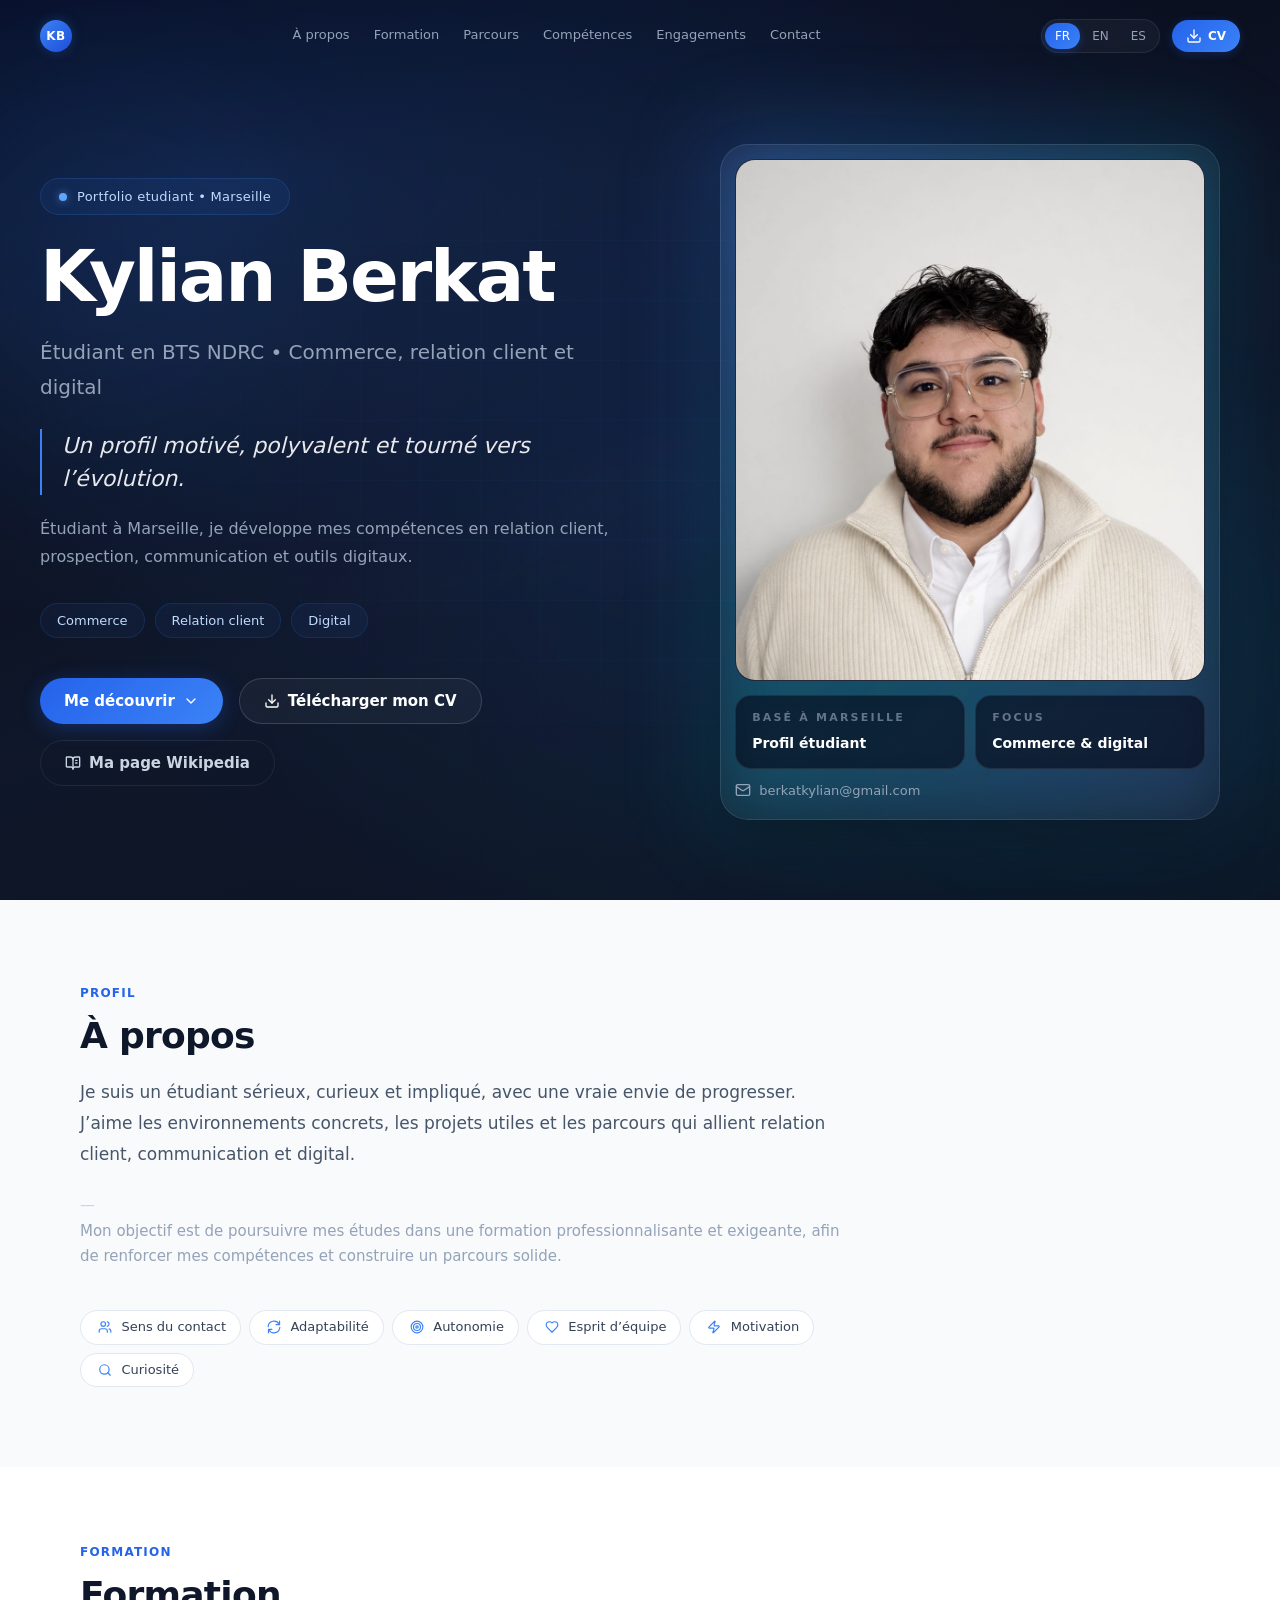
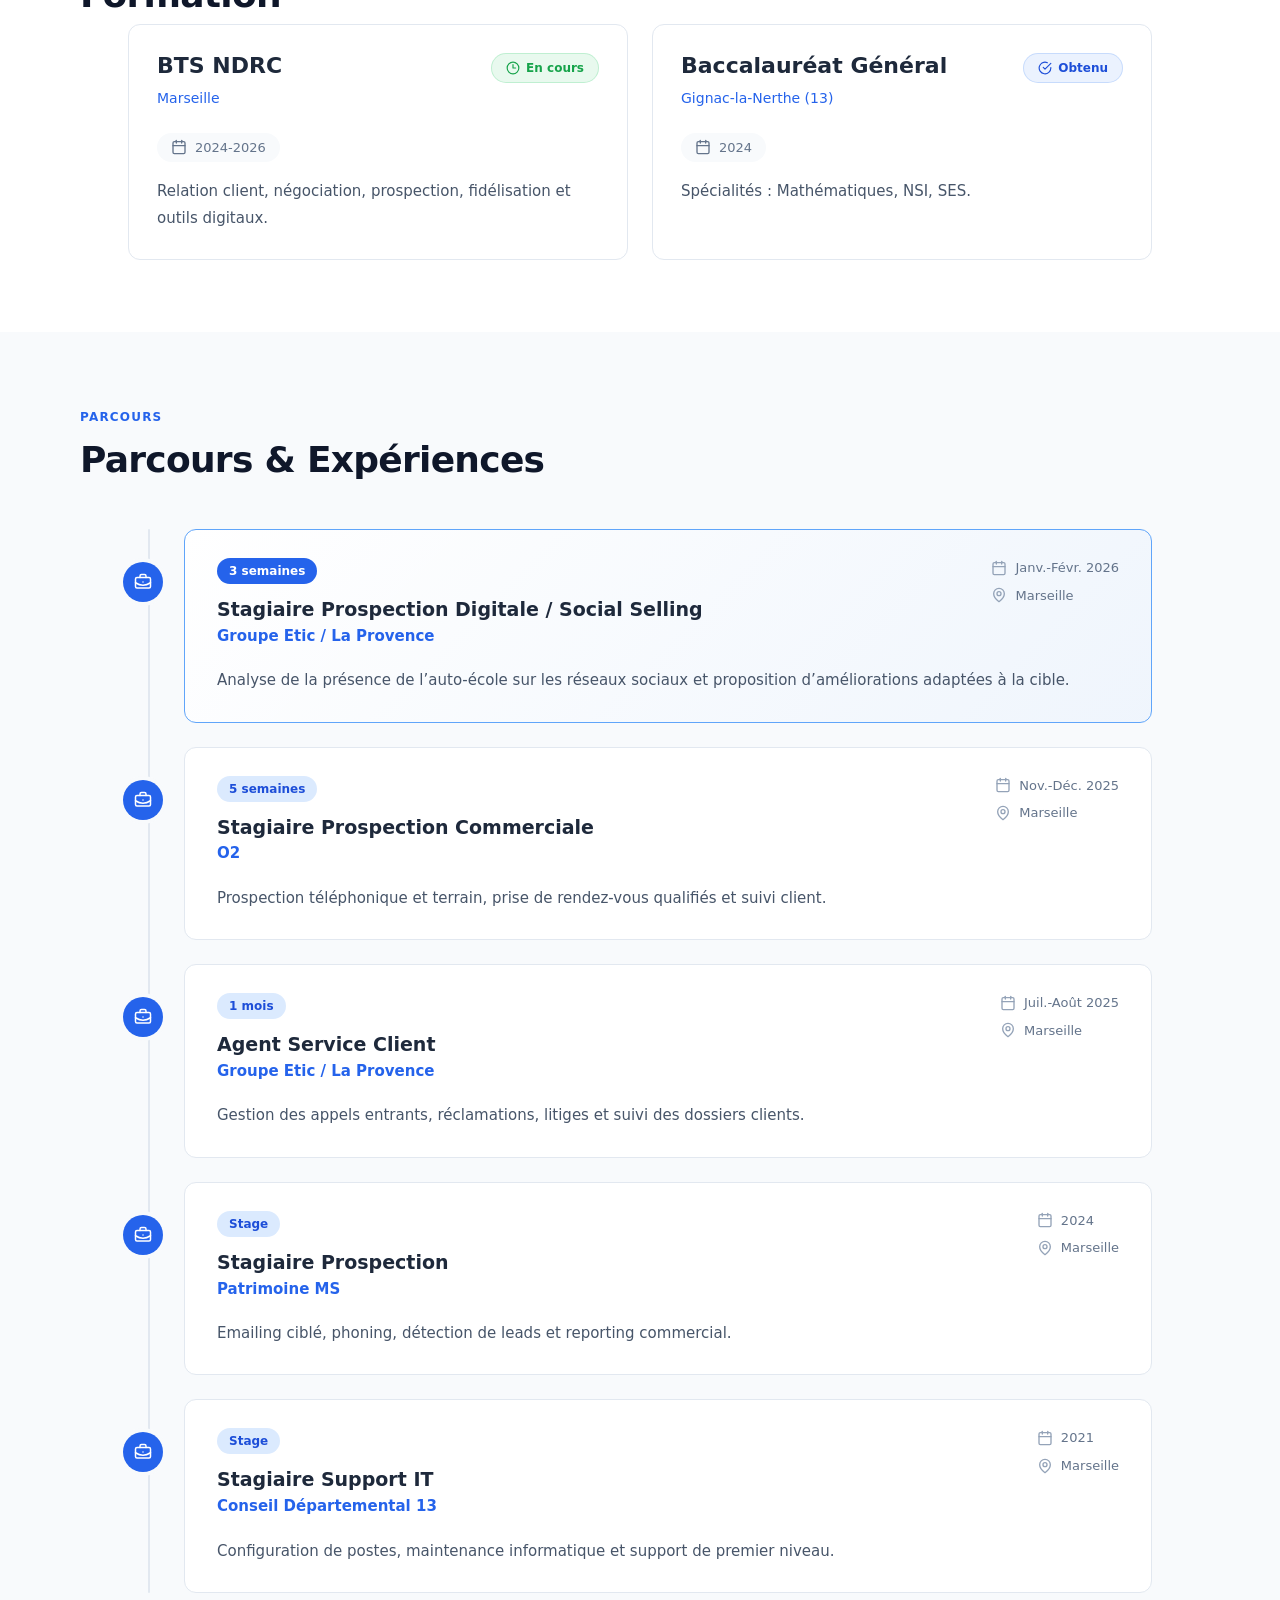
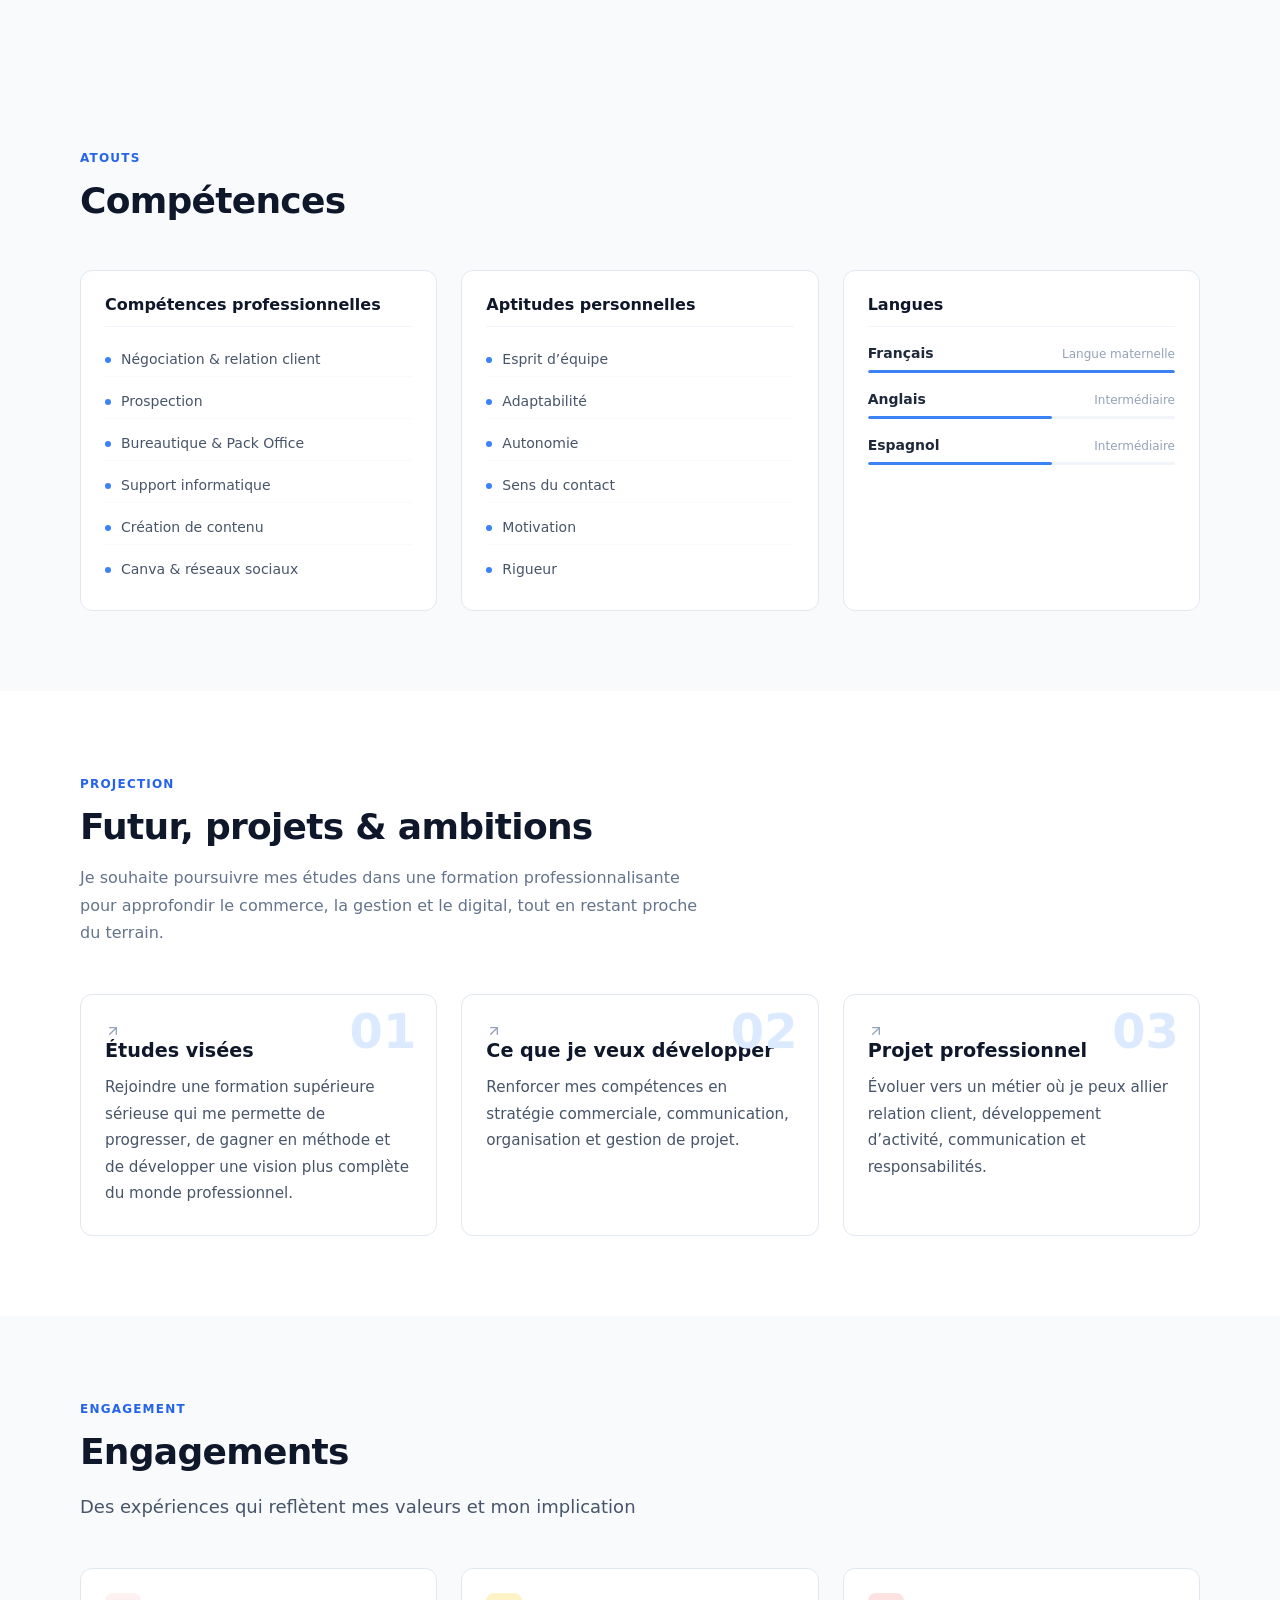
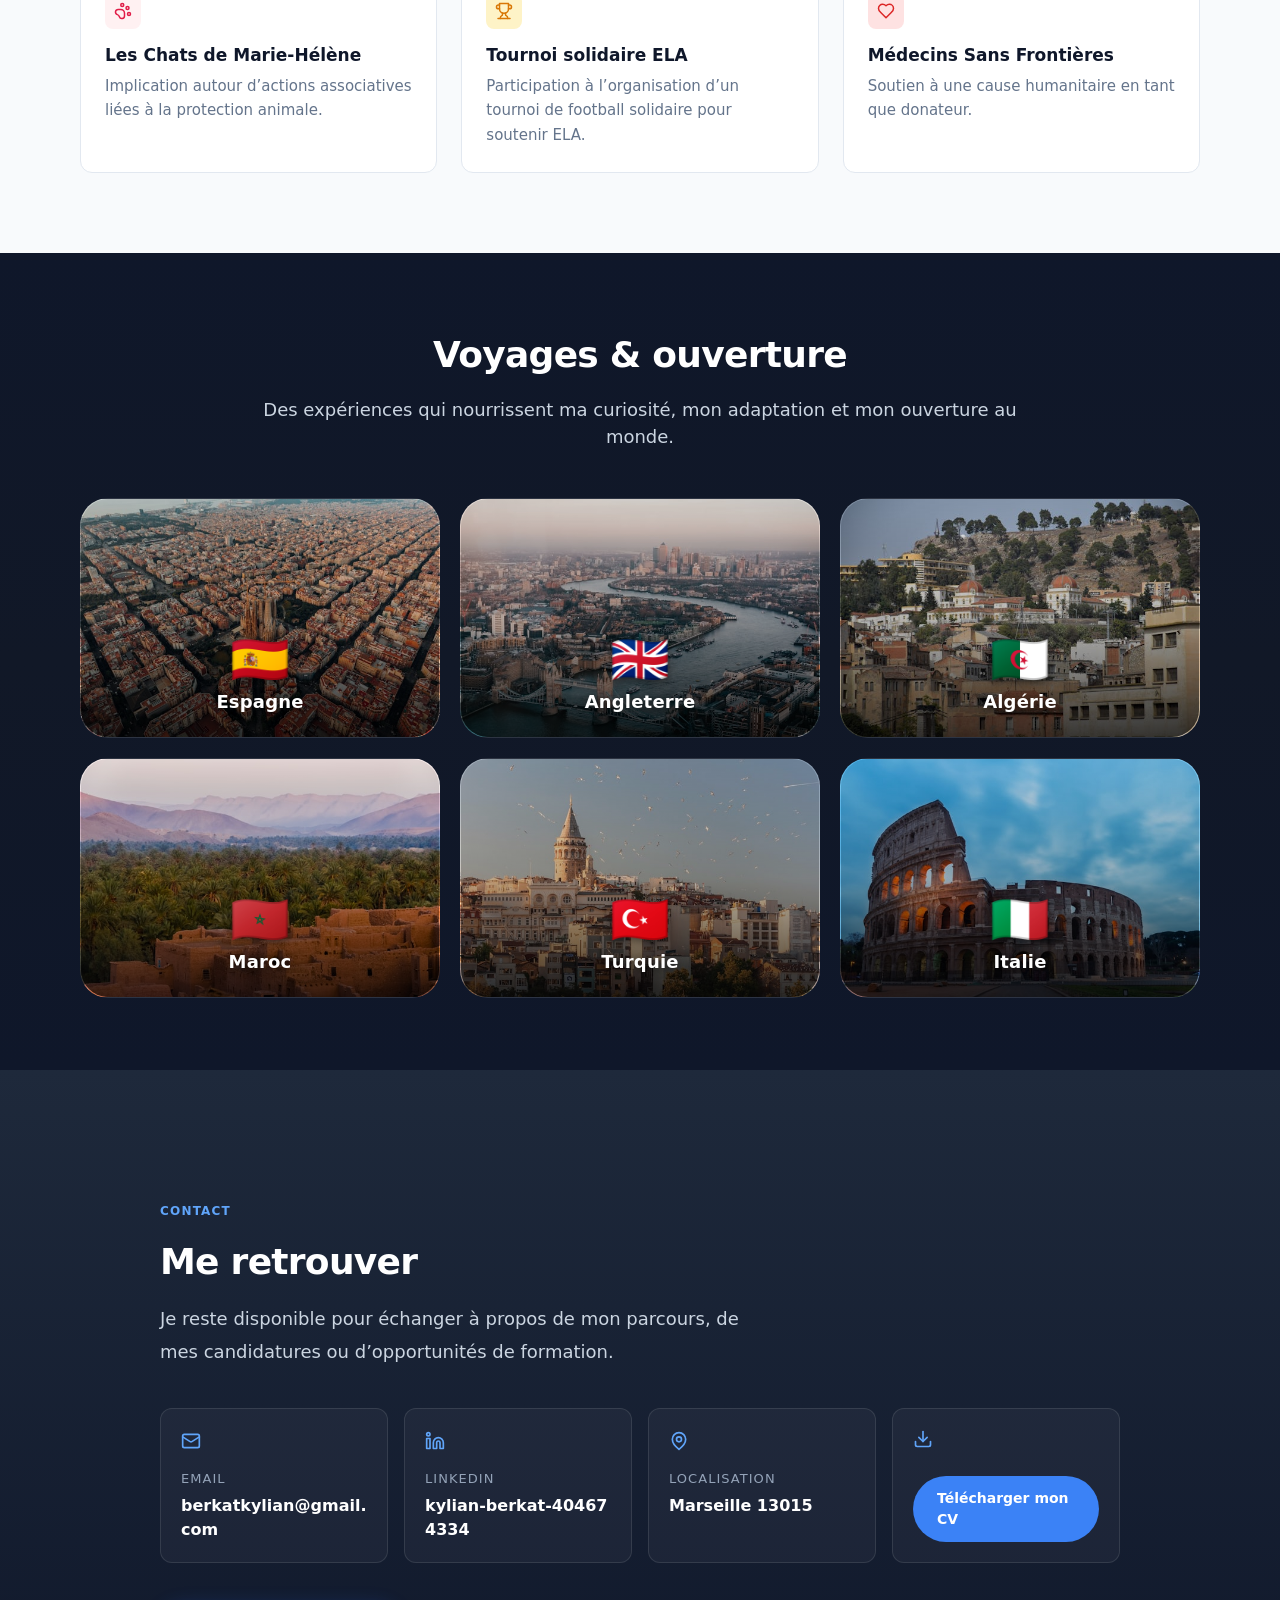
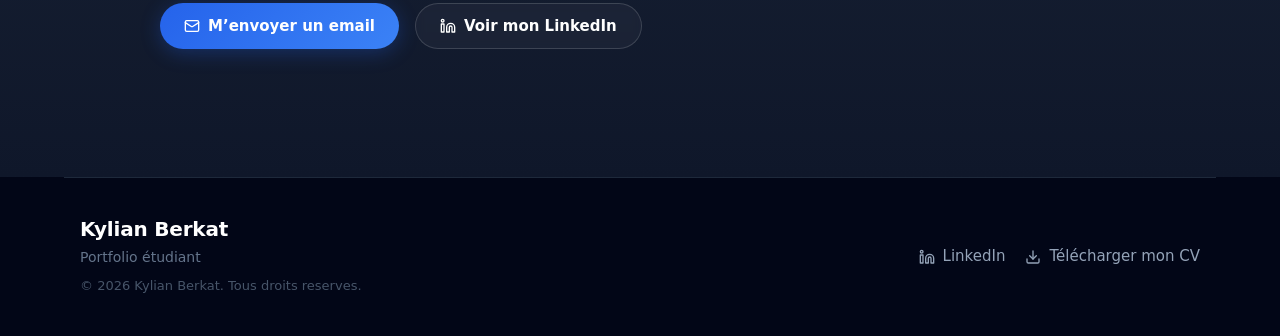
==== index.html @ cfd527df "Initial setup of portfolio" ====
<!DOCTYPE html>
<html lang="fr">
<head>
  <meta charset="UTF-8">
  <meta name="viewport" content="width=device-width, initial-scale=1.0">
  <title>Kylian Berkat - Portfolio</title>
  <meta name="description" content="Portfolio de Kylian Berkat, etudiant en BTS NDRC a Marseille. Commerce, relation client et digital.">
  <meta name="author" content="Kylian Berkat">
  <meta name="robots" content="index, follow">

  <!-- Open Graph -->
  <meta property="og:type" content="website">
  <meta property="og:title" content="Kylian Berkat - Portfolio">
  <meta property="og:description" content="Portfolio de Kylian Berkat, etudiant en BTS NDRC a Marseille. Commerce, relation client et digital.">
  <meta property="og:image" content="assets/kylian-berkat-portrait.jpg">
  <meta property="og:locale" content="fr_FR">

  <!-- Twitter Card -->
  <meta name="twitter:card" content="summary_large_image">
  <meta name="twitter:title" content="Kylian Berkat - Portfolio">
  <meta name="twitter:description" content="Portfolio de Kylian Berkat, etudiant en BTS NDRC a Marseille.">

  <link rel="icon" type="image/svg+xml" href="favicon.svg">
  <link rel="stylesheet" href="css/style.css?v=8">
</head>
<body>

  <!-- ===================== NAVBAR ===================== -->
  <nav id="navbar" data-section="navbar">
    <div class="navbar__container">
      <a href="#home" class="navbar__logo" aria-label="Accueil">
        <span class="navbar__logo-badge">KB</span>
      </a>

      <div class="navbar__links" id="navbar-links">
        <a href="#about" class="navbar__link" data-i18n="nav.about">A propos</a>
        <a href="#education" class="navbar__link" data-i18n="nav.education">Formation</a>
        <a href="#experience" class="navbar__link" data-i18n="nav.experience">Parcours</a>
        <a href="#skills" class="navbar__link" data-i18n="nav.skills">Competences</a>
        <a href="#commitments" class="navbar__link" data-i18n="nav.commitments">Engagements</a>
        <a href="#contact" class="navbar__link" data-i18n="nav.contact">Contact</a>
      </div>

      <div class="navbar__actions">
        <div class="navbar__lang-switcher">
          <button class="navbar__lang-btn active" data-lang="fr">FR</button>
          <button class="navbar__lang-btn" data-lang="en">EN</button>
          <button class="navbar__lang-btn" data-lang="es">ES</button>
        </div>

        <a href="assets/kylian-berkat-cv.pdf" target="_blank" rel="noreferrer" class="navbar__cv-btn">
          <svg class="icon icon--sm" viewBox="0 0 24 24" fill="none" stroke="currentColor" stroke-width="2" stroke-linecap="round" stroke-linejoin="round"><path d="M21 15v4a2 2 0 0 1-2 2H5a2 2 0 0 1-2-2v-4"/><polyline points="7 10 12 15 17 10"/><line x1="12" y1="15" x2="12" y2="3"/></svg>
          CV
        </a>
      </div>

      <button class="navbar__mobile-toggle" id="mobile-toggle" aria-label="Menu">
        <svg class="icon icon--menu" viewBox="0 0 24 24" fill="none" stroke="currentColor" stroke-width="2" stroke-linecap="round" stroke-linejoin="round"><line x1="4" y1="12" x2="20" y2="12"/><line x1="4" y1="6" x2="20" y2="6"/><line x1="4" y1="18" x2="20" y2="18"/></svg>
        <svg class="icon icon--close hidden" viewBox="0 0 24 24" fill="none" stroke="currentColor" stroke-width="2" stroke-linecap="round" stroke-linejoin="round"><path d="M18 6 6 18"/><path d="m6 6 12 12"/></svg>
      </button>
    </div>

    <!-- Mobile menu -->
    <div class="navbar__mobile-menu hidden" id="mobile-menu">
      <a href="#home" class="navbar__mobile-link" data-i18n="nav.home">Accueil</a>
      <a href="#about" class="navbar__mobile-link" data-i18n="nav.about">A propos</a>
      <a href="#education" class="navbar__mobile-link" data-i18n="nav.education">Formation</a>
      <a href="#experience" class="navbar__mobile-link" data-i18n="nav.experience">Parcours</a>
      <a href="#skills" class="navbar__mobile-link" data-i18n="nav.skills">Competences</a>
      <a href="#future" class="navbar__mobile-link" data-i18n="nav.future">Futur</a>
      <a href="#commitments" class="navbar__mobile-link" data-i18n="nav.commitments">Engagements</a>
      <a href="#travel" class="navbar__mobile-link" data-i18n="nav.travel">Voyages</a>
      <a href="#contact" class="navbar__mobile-link" data-i18n="nav.contact">Contact</a>
      <a href="wikipedia.html" class="navbar__mobile-link" data-i18n="nav.wikipedia">Wikipedia</a>
      <div class="navbar__mobile-divider"></div>
      <a href="assets/kylian-berkat-cv.pdf" target="_blank" rel="noreferrer" class="navbar__mobile-cv-btn">
        <svg class="icon icon--sm" viewBox="0 0 24 24" fill="none" stroke="currentColor" stroke-width="2" stroke-linecap="round" stroke-linejoin="round"><path d="M21 15v4a2 2 0 0 1-2 2H5a2 2 0 0 1-2-2v-4"/><polyline points="7 10 12 15 17 10"/><line x1="12" y1="15" x2="12" y2="3"/></svg>
        <span data-i18n="nav.downloadCV">Telecharger mon CV</span>
      </a>
      <div class="navbar__mobile-lang">
        <button class="navbar__lang-btn active" data-lang="fr">FR</button>
        <button class="navbar__lang-btn" data-lang="en">EN</button>
        <button class="navbar__lang-btn" data-lang="es">ES</button>
      </div>
    </div>
  </nav>

  <!-- ===================== HERO ===================== -->
  <section id="home" class="hero" data-section="hero">
    <div class="hero__bg-effects">
      <div class="hero__blob hero__blob--blue"></div>
      <div class="hero__blob hero__blob--cyan"></div>
      <div class="hero__blob hero__blob--purple"></div>
    </div>

    <div class="hero__container">
      <div class="hero__grid">
        <!-- Left column: text -->
        <div class="hero__content">
          <div class="hero__badge">
            <span class="hero__badge-dot"></span>
            Portfolio etudiant &bull; Marseille
          </div>

          <h1 class="hero__title" data-i18n="hero.title">Kylian <span class="hero__title-accent">Berkat</span></h1>
          <p class="hero__subtitle" data-i18n="hero.subtitle">Etudiant en BTS NDRC &bull; Commerce, relation client et digital</p>
          <p class="hero__quote" data-i18n="hero.quote">Un profil motive, polyvalent et tourne vers l'evolution.</p>
          <p class="hero__description" data-i18n="hero.description">Etudiant a Marseille, je developpe mes competences en relation client, prospection, communication et outils digitaux.</p>

          <div class="hero__keywords">
            <span class="hero__keyword" data-i18n="hero.keywords.0">Commerce</span>
            <span class="hero__keyword" data-i18n="hero.keywords.1">Relation client</span>
            <span class="hero__keyword" data-i18n="hero.keywords.2">Digital</span>
          </div>

          <div class="hero__ctas">
            <a href="#about" class="btn btn--primary">
              <span data-i18n="hero.cta1">Me decouvrir</span>
              <!-- ArrowDown icon -->
              <svg class="icon icon--sm" viewBox="0 0 24 24" fill="none" stroke="currentColor" stroke-width="2" stroke-linecap="round" stroke-linejoin="round"><path d="m6 9 6 6 6-6"/></svg>
            </a>
            <a href="assets/kylian-berkat-cv.pdf" target="_blank" rel="noreferrer" class="btn btn--outline">
              <!-- Download icon -->
              <svg class="icon icon--sm" viewBox="0 0 24 24" fill="none" stroke="currentColor" stroke-width="2" stroke-linecap="round" stroke-linejoin="round"><path d="M21 15v4a2 2 0 0 1-2 2H5a2 2 0 0 1-2-2v-4"/><polyline points="7 10 12 15 17 10"/><line x1="12" y1="15" x2="12" y2="3"/></svg>
              <span data-i18n="hero.cta2">Telecharger mon CV</span>
            </a>
            <a href="wikipedia.html" class="btn btn--ghost">
              <!-- BookOpenText icon -->
              <svg class="icon icon--sm" viewBox="0 0 24 24" fill="none" stroke="currentColor" stroke-width="2" stroke-linecap="round" stroke-linejoin="round"><path d="M12 7v14"/><path d="M16 12h2"/><path d="M16 8h2"/><path d="M3 18a1 1 0 0 1-1-1V4a1 1 0 0 1 1-1h5a4 4 0 0 1 4 4 4 4 0 0 1 4-4h5a1 1 0 0 1 1 1v13a1 1 0 0 1-1 1h-6a3 3 0 0 0-3 3 3 3 0 0 0-3-3z"/></svg>
              <span data-i18n="hero.cta3">Ma page Wikipedia</span>
            </a>
          </div>
        </div>

        <!-- Right column: portrait card -->
        <div class="hero__portrait-wrapper">
          <div class="hero__portrait-glow"></div>
          <div class="hero__portrait-card">
            <div class="hero__portrait-img-wrapper">
              <img src="assets/kylian-berkat-portrait.jpg" alt="Kylian Berkat" class="hero__portrait-img">
            </div>
            <div class="hero__mini-cards">
              <div class="hero__mini-card">
                <p class="hero__mini-card-title" data-i18n="hero.miniCards.0.title">Base a Marseille</p>
                <p class="hero__mini-card-value" data-i18n="hero.miniCards.0.value">Profil etudiant</p>
              </div>
              <div class="hero__mini-card">
                <p class="hero__mini-card-title" data-i18n="hero.miniCards.1.title">Focus</p>
                <p class="hero__mini-card-value" data-i18n="hero.miniCards.1.value">Commerce &amp; digital</p>
              </div>
            </div>
            <a href="mailto:berkatkylian@gmail.com" class="hero__email">
              <!-- Mail icon -->
              <svg class="icon icon--sm" viewBox="0 0 24 24" fill="none" stroke="currentColor" stroke-width="2" stroke-linecap="round" stroke-linejoin="round"><rect width="20" height="16" x="2" y="4" rx="2"/><path d="m22 7-8.97 5.7a1.94 1.94 0 0 1-2.06 0L2 7"/></svg>
              berkatkylian@gmail.com
            </a>
          </div>
        </div>
      </div>
    </div>
  </section>

  <!-- ===================== ABOUT ===================== -->
  <section id="about" class="about" data-section="about">
    <div class="section__container">
      <div class="about__grid">
        <div class="about__text">
          <p class="section__label">Profil</p>
          <h2 class="section__title section__title--gradient" data-i18n="about.title">A propos</h2>
          <p class="about__content" data-i18n="about.content">Je suis un etudiant serieux, curieux et implique, avec une vraie envie de progresser. J'aime les environnements concrets, les projets utiles et les parcours qui allient relation client, communication et digital.</p>
          <div class="about__note">
            <p data-i18n="about.note">Mon objectif est de poursuivre mes etudes dans une formation professionnalisante et exigeante, afin de renforcer mes competences et construire un parcours solide.</p>
          </div>
        </div>

        <div class="about__qualities">
          <!-- Sens du contact -->
          <div class="about__quality-card">
            <div class="about__quality-icon">
              <svg class="icon" viewBox="0 0 24 24" fill="none" stroke="currentColor" stroke-width="2" stroke-linecap="round" stroke-linejoin="round"><path d="M16 21v-2a4 4 0 0 0-4-4H6a4 4 0 0 0-4 4v2"/><circle cx="9" cy="7" r="4"/><path d="M22 21v-2a4 4 0 0 0-3-3.87"/><path d="M16 3.13a4 4 0 0 1 0 7.75"/></svg>
            </div>
            <h3 data-i18n="about.qualities.0.title">Sens du contact</h3>
          </div>
          <!-- Adaptabilite -->
          <div class="about__quality-card">
            <div class="about__quality-icon">
              <svg class="icon" viewBox="0 0 24 24" fill="none" stroke="currentColor" stroke-width="2" stroke-linecap="round" stroke-linejoin="round"><path d="M21.5 2v6h-6M2.5 22v-6h6M2 11.5a10 10 0 0 1 18.8-4.3M22 12.5a10 10 0 0 1-18.8 4.2"/></svg>
            </div>
            <h3 data-i18n="about.qualities.1.title">Adaptabilite</h3>
          </div>
          <!-- Autonomie -->
          <div class="about__quality-card">
            <div class="about__quality-icon">
              <svg class="icon" viewBox="0 0 24 24" fill="none" stroke="currentColor" stroke-width="2" stroke-linecap="round" stroke-linejoin="round"><circle cx="12" cy="12" r="10"/><circle cx="12" cy="12" r="6"/><circle cx="12" cy="12" r="2"/></svg>
            </div>
            <h3 data-i18n="about.qualities.2.title">Autonomie</h3>
          </div>
          <!-- Esprit d'equipe -->
          <div class="about__quality-card">
            <div class="about__quality-icon">
              <svg class="icon" viewBox="0 0 24 24" fill="none" stroke="currentColor" stroke-width="2" stroke-linecap="round" stroke-linejoin="round"><path d="M19 14c1.49-1.46 3-3.21 3-5.5A5.5 5.5 0 0 0 16.5 3c-1.76 0-3 .5-4.5 2-1.5-1.5-2.74-2-4.5-2A5.5 5.5 0 0 0 2 8.5c0 2.3 1.5 4.05 3 5.5l7 7Z"/></svg>
            </div>
            <h3 data-i18n="about.qualities.3.title">Esprit d'equipe</h3>
          </div>
          <!-- Motivation -->
          <div class="about__quality-card">
            <div class="about__quality-icon">
              <svg class="icon" viewBox="0 0 24 24" fill="none" stroke="currentColor" stroke-width="2" stroke-linecap="round" stroke-linejoin="round"><path d="M4 14a1 1 0 0 1-.78-1.63l9.9-10.2a.5.5 0 0 1 .86.46l-1.92 6.02A1 1 0 0 0 13 10h7a1 1 0 0 1 .78 1.63l-9.9 10.2a.5.5 0 0 1-.86-.46l1.92-6.02A1 1 0 0 0 11 14z"/></svg>
            </div>
            <h3 data-i18n="about.qualities.4.title">Motivation</h3>
          </div>
          <!-- Curiosite -->
          <div class="about__quality-card">
            <div class="about__quality-icon">
              <svg class="icon" viewBox="0 0 24 24" fill="none" stroke="currentColor" stroke-width="2" stroke-linecap="round" stroke-linejoin="round"><circle cx="11" cy="11" r="8"/><path d="m21 21-4.3-4.3"/></svg>
            </div>
            <h3 data-i18n="about.qualities.5.title">Curiosite</h3>
          </div>
        </div>
      </div>
    </div>
  </section>

  <!-- ===================== EDUCATION ===================== -->
  <section id="education" class="education" data-section="education">
    <div class="section__container">
      <div class="section__header">
        <p class="section__label">Formation</p>
        <h2 class="section__title section__title--gradient" data-i18n="education.title">Formation</h2>
      </div>

      <div class="education__grid">
        <!-- BTS NDRC -->
        <article class="education__card">
          <div class="education__card-top">
            <div>
              <div class="education__icon-wrapper">
                <svg class="icon icon--lg" viewBox="0 0 24 24" fill="none" stroke="currentColor" stroke-width="2" stroke-linecap="round" stroke-linejoin="round"><path d="M21.42 10.922a1 1 0 0 0-.019-1.838L12.83 5.18a2 2 0 0 0-1.66 0L2.6 9.08a1 1 0 0 0 0 1.832l8.57 3.908a2 2 0 0 0 1.66 0z"/><path d="M22 10v6"/><path d="M6 12.5V16a6 3 0 0 0 12 0v-3.5"/></svg>
              </div>
              <h3 class="education__degree" data-i18n="education.items.0.degree">BTS NDRC</h3>
              <p class="education__school" data-i18n="education.items.0.school">Marseille</p>
            </div>
            <span class="education__status education__status--progress">
              <svg class="icon icon--xs" viewBox="0 0 24 24" fill="none" stroke="currentColor" stroke-width="2" stroke-linecap="round" stroke-linejoin="round"><circle cx="12" cy="12" r="10"/><polyline points="12 6 12 12 16.5 12"/></svg>
              <span data-i18n="education.items.0.status">En cours</span>
            </span>
          </div>
          <div class="education__period">
            <svg class="icon icon--sm" viewBox="0 0 24 24" fill="none" stroke="currentColor" stroke-width="2" stroke-linecap="round" stroke-linejoin="round"><path d="M8 2v4"/><path d="M16 2v4"/><rect width="18" height="18" x="3" y="4" rx="2"/><path d="M3 10h18"/></svg>
            <span data-i18n="education.items.0.period">2024-2026</span>
          </div>
          <p class="education__description" data-i18n="education.items.0.description">Relation client, negociation, prospection, fidelisation et outils digitaux.</p>
        </article>

        <!-- Baccalaureat -->
        <article class="education__card">
          <div class="education__card-top">
            <div>
              <div class="education__icon-wrapper">
                <svg class="icon icon--lg" viewBox="0 0 24 24" fill="none" stroke="currentColor" stroke-width="2" stroke-linecap="round" stroke-linejoin="round"><path d="M21.42 10.922a1 1 0 0 0-.019-1.838L12.83 5.18a2 2 0 0 0-1.66 0L2.6 9.08a1 1 0 0 0 0 1.832l8.57 3.908a2 2 0 0 0 1.66 0z"/><path d="M22 10v6"/><path d="M6 12.5V16a6 3 0 0 0 12 0v-3.5"/></svg>
              </div>
              <h3 class="education__degree" data-i18n="education.items.1.degree">Baccalaureat General</h3>
              <p class="education__school" data-i18n="education.items.1.school">Gignac-la-Nerthe (13)</p>
            </div>
            <span class="education__status education__status--done">
              <svg class="icon icon--xs" viewBox="0 0 24 24" fill="none" stroke="currentColor" stroke-width="2" stroke-linecap="round" stroke-linejoin="round"><path d="M22 11.08V12a10 10 0 1 1-5.93-9.14"/><path d="m9 11 3 3L22 4"/></svg>
              <span data-i18n="education.items.1.status">Obtenu</span>
            </span>
          </div>
          <div class="education__period">
            <svg class="icon icon--sm" viewBox="0 0 24 24" fill="none" stroke="currentColor" stroke-width="2" stroke-linecap="round" stroke-linejoin="round"><path d="M8 2v4"/><path d="M16 2v4"/><rect width="18" height="18" x="3" y="4" rx="2"/><path d="M3 10h18"/></svg>
            <span data-i18n="education.items.1.period">2024</span>
          </div>
          <p class="education__description" data-i18n="education.items.1.description">Specialites : Mathematiques, NSI, SES.</p>
        </article>
      </div>
    </div>
  </section>

  <!-- ===================== EXPERIENCE ===================== -->
  <section id="experience" class="experience" data-section="experience">
    <div class="section__container">
      <div class="section__header">
        <p class="section__label">Parcours</p>
        <h2 class="section__title section__title--gradient" data-i18n="experience.title">Parcours &amp; Experiences</h2>
      </div>

      <div class="experience__timeline">
        <div class="experience__timeline-line"></div>

        <!-- Experience 1 -->
        <article class="experience__card">
          <div class="experience__timeline-dot">
            <svg class="icon" viewBox="0 0 24 24" fill="none" stroke="currentColor" stroke-width="2" stroke-linecap="round" stroke-linejoin="round"><path d="M12 12h.01"/><path d="M16 6V4a2 2 0 0 0-2-2h-4a2 2 0 0 0-2 2v2"/><path d="M22 13a18.15 18.15 0 0 1-20 0"/><rect width="20" height="14" x="2" y="6" rx="2"/></svg>
          </div>
          <div class="experience__card-inner">
            <div class="experience__card-header">
              <div>
                <span class="experience__duration" data-i18n="experience.items.0.duration">3 semaines</span>
                <h3 class="experience__role" data-i18n="experience.items.0.role">Stagiaire Prospection Digitale / Social Selling</h3>
                <p class="experience__company" data-i18n="experience.items.0.company">Groupe Etic / La Provence</p>
              </div>
              <div class="experience__meta">
                <div class="experience__meta-item">
                  <svg class="icon icon--sm" viewBox="0 0 24 24" fill="none" stroke="currentColor" stroke-width="2" stroke-linecap="round" stroke-linejoin="round"><path d="M8 2v4"/><path d="M16 2v4"/><rect width="18" height="18" x="3" y="4" rx="2"/><path d="M3 10h18"/></svg>
                  <span data-i18n="experience.items.0.period">Janv.-Fevr. 2026</span>
                </div>
                <div class="experience__meta-item">
                  <svg class="icon icon--sm" viewBox="0 0 24 24" fill="none" stroke="currentColor" stroke-width="2" stroke-linecap="round" stroke-linejoin="round"><path d="M20 10c0 6-8 12-8 12s-8-6-8-12a8 8 0 0 1 16 0Z"/><circle cx="12" cy="10" r="3"/></svg>
                  <span data-i18n="experience.items.0.location">Marseille</span>
                </div>
              </div>
            </div>
            <p class="experience__description" data-i18n="experience.items.0.description">Analyse de la presence de l'auto-ecole sur les reseaux sociaux et proposition d'ameliorations adaptees a la cible.</p>
          </div>
        </article>

        <!-- Experience 2 -->
        <article class="experience__card">
          <div class="experience__timeline-dot">
            <svg class="icon" viewBox="0 0 24 24" fill="none" stroke="currentColor" stroke-width="2" stroke-linecap="round" stroke-linejoin="round"><path d="M12 12h.01"/><path d="M16 6V4a2 2 0 0 0-2-2h-4a2 2 0 0 0-2 2v2"/><path d="M22 13a18.15 18.15 0 0 1-20 0"/><rect width="20" height="14" x="2" y="6" rx="2"/></svg>
          </div>
          <div class="experience__card-inner">
            <div class="experience__card-header">
              <div>
                <span class="experience__duration" data-i18n="experience.items.1.duration">5 semaines</span>
                <h3 class="experience__role" data-i18n="experience.items.1.role">Stagiaire Prospection Commerciale</h3>
                <p class="experience__company" data-i18n="experience.items.1.company">O2</p>
              </div>
              <div class="experience__meta">
                <div class="experience__meta-item">
                  <svg class="icon icon--sm" viewBox="0 0 24 24" fill="none" stroke="currentColor" stroke-width="2" stroke-linecap="round" stroke-linejoin="round"><path d="M8 2v4"/><path d="M16 2v4"/><rect width="18" height="18" x="3" y="4" rx="2"/><path d="M3 10h18"/></svg>
                  <span data-i18n="experience.items.1.period">Nov.-Dec. 2025</span>
                </div>
                <div class="experience__meta-item">
                  <svg class="icon icon--sm" viewBox="0 0 24 24" fill="none" stroke="currentColor" stroke-width="2" stroke-linecap="round" stroke-linejoin="round"><path d="M20 10c0 6-8 12-8 12s-8-6-8-12a8 8 0 0 1 16 0Z"/><circle cx="12" cy="10" r="3"/></svg>
                  <span data-i18n="experience.items.1.location">Marseille</span>
                </div>
              </div>
            </div>
            <p class="experience__description" data-i18n="experience.items.1.description">Prospection telephonique et terrain, prise de rendez-vous qualifies et suivi client.</p>
          </div>
        </article>

        <!-- Experience 3 -->
        <article class="experience__card">
          <div class="experience__timeline-dot">
            <svg class="icon" viewBox="0 0 24 24" fill="none" stroke="currentColor" stroke-width="2" stroke-linecap="round" stroke-linejoin="round"><path d="M12 12h.01"/><path d="M16 6V4a2 2 0 0 0-2-2h-4a2 2 0 0 0-2 2v2"/><path d="M22 13a18.15 18.15 0 0 1-20 0"/><rect width="20" height="14" x="2" y="6" rx="2"/></svg>
          </div>
          <div class="experience__card-inner">
            <div class="experience__card-header">
              <div>
                <span class="experience__duration" data-i18n="experience.items.2.duration">1 mois</span>
                <h3 class="experience__role" data-i18n="experience.items.2.role">Agent Service Client</h3>
                <p class="experience__company" data-i18n="experience.items.2.company">Groupe Etic / La Provence</p>
              </div>
              <div class="experience__meta">
                <div class="experience__meta-item">
                  <svg class="icon icon--sm" viewBox="0 0 24 24" fill="none" stroke="currentColor" stroke-width="2" stroke-linecap="round" stroke-linejoin="round"><path d="M8 2v4"/><path d="M16 2v4"/><rect width="18" height="18" x="3" y="4" rx="2"/><path d="M3 10h18"/></svg>
                  <span data-i18n="experience.items.2.period">Juil.-Aout 2025</span>
                </div>
                <div class="experience__meta-item">
                  <svg class="icon icon--sm" viewBox="0 0 24 24" fill="none" stroke="currentColor" stroke-width="2" stroke-linecap="round" stroke-linejoin="round"><path d="M20 10c0 6-8 12-8 12s-8-6-8-12a8 8 0 0 1 16 0Z"/><circle cx="12" cy="10" r="3"/></svg>
                  <span data-i18n="experience.items.2.location">Marseille</span>
                </div>
              </div>
            </div>
            <p class="experience__description" data-i18n="experience.items.2.description">Gestion des appels entrants, reclamations, litiges et suivi des dossiers clients.</p>
          </div>
        </article>

        <!-- Experience 4 -->
        <article class="experience__card">
          <div class="experience__timeline-dot">
            <svg class="icon" viewBox="0 0 24 24" fill="none" stroke="currentColor" stroke-width="2" stroke-linecap="round" stroke-linejoin="round"><path d="M12 12h.01"/><path d="M16 6V4a2 2 0 0 0-2-2h-4a2 2 0 0 0-2 2v2"/><path d="M22 13a18.15 18.15 0 0 1-20 0"/><rect width="20" height="14" x="2" y="6" rx="2"/></svg>
          </div>
          <div class="experience__card-inner">
            <div class="experience__card-header">
              <div>
                <span class="experience__duration" data-i18n="experience.items.3.duration">Stage</span>
                <h3 class="experience__role" data-i18n="experience.items.3.role">Stagiaire Prospection</h3>
                <p class="experience__company" data-i18n="experience.items.3.company">Patrimoine MS</p>
              </div>
              <div class="experience__meta">
                <div class="experience__meta-item">
                  <svg class="icon icon--sm" viewBox="0 0 24 24" fill="none" stroke="currentColor" stroke-width="2" stroke-linecap="round" stroke-linejoin="round"><path d="M8 2v4"/><path d="M16 2v4"/><rect width="18" height="18" x="3" y="4" rx="2"/><path d="M3 10h18"/></svg>
                  <span data-i18n="experience.items.3.period">2024</span>
                </div>
                <div class="experience__meta-item">
                  <svg class="icon icon--sm" viewBox="0 0 24 24" fill="none" stroke="currentColor" stroke-width="2" stroke-linecap="round" stroke-linejoin="round"><path d="M20 10c0 6-8 12-8 12s-8-6-8-12a8 8 0 0 1 16 0Z"/><circle cx="12" cy="10" r="3"/></svg>
                  <span data-i18n="experience.items.3.location">Marseille</span>
                </div>
              </div>
            </div>
            <p class="experience__description" data-i18n="experience.items.3.description">Emailing cible, phoning, detection de leads et reporting commercial.</p>
          </div>
        </article>

        <!-- Experience 5 -->
        <article class="experience__card">
          <div class="experience__timeline-dot">
            <svg class="icon" viewBox="0 0 24 24" fill="none" stroke="currentColor" stroke-width="2" stroke-linecap="round" stroke-linejoin="round"><path d="M12 12h.01"/><path d="M16 6V4a2 2 0 0 0-2-2h-4a2 2 0 0 0-2 2v2"/><path d="M22 13a18.15 18.15 0 0 1-20 0"/><rect width="20" height="14" x="2" y="6" rx="2"/></svg>
          </div>
          <div class="experience__card-inner">
            <div class="experience__card-header">
              <div>
                <span class="experience__duration" data-i18n="experience.items.4.duration">Stage</span>
                <h3 class="experience__role" data-i18n="experience.items.4.role">Stagiaire Support IT</h3>
                <p class="experience__company" data-i18n="experience.items.4.company">Conseil Departemental 13</p>
              </div>
              <div class="experience__meta">
                <div class="experience__meta-item">
                  <svg class="icon icon--sm" viewBox="0 0 24 24" fill="none" stroke="currentColor" stroke-width="2" stroke-linecap="round" stroke-linejoin="round"><path d="M8 2v4"/><path d="M16 2v4"/><rect width="18" height="18" x="3" y="4" rx="2"/><path d="M3 10h18"/></svg>
                  <span data-i18n="experience.items.4.period">2021</span>
                </div>
                <div class="experience__meta-item">
                  <svg class="icon icon--sm" viewBox="0 0 24 24" fill="none" stroke="currentColor" stroke-width="2" stroke-linecap="round" stroke-linejoin="round"><path d="M20 10c0 6-8 12-8 12s-8-6-8-12a8 8 0 0 1 16 0Z"/><circle cx="12" cy="10" r="3"/></svg>
                  <span data-i18n="experience.items.4.location">Marseille</span>
                </div>
              </div>
            </div>
            <p class="experience__description" data-i18n="experience.items.4.description">Configuration de postes, maintenance informatique et support de premier niveau.</p>
          </div>
        </article>
      </div>
    </div>
  </section>

  <!-- ===================== SKILLS ===================== -->
  <section id="skills" class="skills" data-section="skills">
    <div class="section__container">
      <div class="section__header">
        <p class="section__label">Atouts</p>
        <h2 class="section__title section__title--gradient" data-i18n="skills.title">Competences</h2>
      </div>

      <div class="skills__grid">
        <!-- Professional skills -->
        <div class="skills__card">
          <div class="skills__icon-wrapper skills__icon-wrapper--blue">
            <svg class="icon icon--lg" viewBox="0 0 24 24" fill="none" stroke="currentColor" stroke-width="2" stroke-linecap="round" stroke-linejoin="round"><path d="M12 12h.01"/><path d="M16 6V4a2 2 0 0 0-2-2h-4a2 2 0 0 0-2 2v2"/><path d="M22 13a18.15 18.15 0 0 1-20 0"/><rect width="20" height="14" x="2" y="6" rx="2"/></svg>
          </div>
          <h3 class="skills__card-title" data-i18n="skills.professional">Competences professionnelles</h3>
          <ul class="skills__list">
            <li class="skills__list-item" data-i18n="skills.proSkills.0">Negociation &amp; relation client</li>
            <li class="skills__list-item" data-i18n="skills.proSkills.1">Prospection</li>
            <li class="skills__list-item" data-i18n="skills.proSkills.2">Bureautique &amp; Pack Office</li>
            <li class="skills__list-item" data-i18n="skills.proSkills.3">Support informatique</li>
            <li class="skills__list-item" data-i18n="skills.proSkills.4">Creation de contenu</li>
            <li class="skills__list-item" data-i18n="skills.proSkills.5">Canva &amp; reseaux sociaux</li>
          </ul>
        </div>

        <!-- Personal skills -->
        <div class="skills__card">
          <div class="skills__icon-wrapper skills__icon-wrapper--dark">
            <svg class="icon icon--lg" viewBox="0 0 24 24" fill="none" stroke="currentColor" stroke-width="2" stroke-linecap="round" stroke-linejoin="round"><circle cx="12" cy="8" r="5"/><path d="M20 21a8 8 0 0 0-16 0"/></svg>
          </div>
          <h3 class="skills__card-title" data-i18n="skills.personal">Aptitudes personnelles</h3>
          <ul class="skills__list">
            <li class="skills__list-item" data-i18n="skills.softSkills.0">Esprit d'equipe</li>
            <li class="skills__list-item" data-i18n="skills.softSkills.1">Adaptabilite</li>
            <li class="skills__list-item" data-i18n="skills.softSkills.2">Autonomie</li>
            <li class="skills__list-item" data-i18n="skills.softSkills.3">Sens du contact</li>
            <li class="skills__list-item" data-i18n="skills.softSkills.4">Motivation</li>
            <li class="skills__list-item" data-i18n="skills.softSkills.5">Rigueur</li>
          </ul>
        </div>

        <!-- Languages -->
        <div class="skills__card">
          <div class="skills__icon-wrapper skills__icon-wrapper--cyan">
            <svg class="icon icon--lg" viewBox="0 0 24 24" fill="none" stroke="currentColor" stroke-width="2" stroke-linecap="round" stroke-linejoin="round"><path d="m5 8 6 6"/><path d="m4 14 6-6 2-3"/><path d="M2 5h12"/><path d="M7 2h1"/><path d="m22 22-5-10-5 10"/><path d="M14 18h6"/></svg>
          </div>
          <h3 class="skills__card-title" data-i18n="skills.languages">Langues</h3>
          <div class="skills__langs">
            <div class="skills__lang-item">
              <div class="skills__lang-info">
                <p class="skills__lang-name" data-i18n="skills.langs.0.lang">Francais</p>
                <p class="skills__lang-level" data-i18n="skills.langs.0.level">Langue maternelle</p>
              </div>
              <div class="skills__lang-bar">
                <div class="skills__lang-fill" style="width: 100%"></div>
              </div>
            </div>
            <div class="skills__lang-item">
              <div class="skills__lang-info">
                <p class="skills__lang-name" data-i18n="skills.langs.1.lang">Anglais</p>
                <p class="skills__lang-level" data-i18n="skills.langs.1.level">Intermediaire</p>
              </div>
              <div class="skills__lang-bar">
                <div class="skills__lang-fill" style="width: 60%"></div>
              </div>
            </div>
            <div class="skills__lang-item">
              <div class="skills__lang-info">
                <p class="skills__lang-name" data-i18n="skills.langs.2.lang">Espagnol</p>
                <p class="skills__lang-level" data-i18n="skills.langs.2.level">Intermediaire</p>
              </div>
              <div class="skills__lang-bar">
                <div class="skills__lang-fill" style="width: 60%"></div>
              </div>
            </div>
          </div>
        </div>
      </div>
    </div>
  </section>

  <!-- ===================== FUTURE ===================== -->
  <section id="future" class="future" data-section="future">
    <div class="section__container">
      <div class="section__header">
        <p class="section__label">Projection</p>
        <h2 class="section__title section__title--gradient" data-i18n="future.title">Futur, projets &amp; ambitions</h2>
        <p class="section__intro" data-i18n="future.intro">Je souhaite poursuivre mes etudes dans une formation professionnalisante pour approfondir le commerce, la gestion et le digital, tout en restant proche du terrain.</p>
      </div>

      <div class="future__grid">
        <!-- Card 1 -->
        <article class="future__card">
          <div class="future__card-top">
            <div class="future__icon-wrapper">
              <svg class="icon icon--lg" viewBox="0 0 24 24" fill="none" stroke="currentColor" stroke-width="2" stroke-linecap="round" stroke-linejoin="round"><path d="M21.42 10.922a1 1 0 0 0-.019-1.838L12.83 5.18a2 2 0 0 0-1.66 0L2.6 9.08a1 1 0 0 0 0 1.832l8.57 3.908a2 2 0 0 0 1.66 0z"/><path d="M22 10v6"/><path d="M6 12.5V16a6 3 0 0 0 12 0v-3.5"/></svg>
            </div>
            <svg class="icon icon--sm future__arrow" viewBox="0 0 24 24" fill="none" stroke="currentColor" stroke-width="2" stroke-linecap="round" stroke-linejoin="round"><path d="M7 7h10v10"/><path d="M7 17 17 7"/></svg>
          </div>
          <h3 class="future__card-title" data-i18n="future.cards.0.title">Etudes visees</h3>
          <p class="future__card-desc" data-i18n="future.cards.0.description">Rejoindre une formation superieure serieuse qui me permette de progresser, de gagner en methode et de developper une vision plus complete du monde professionnel.</p>
        </article>

        <!-- Card 2 -->
        <article class="future__card">
          <div class="future__card-top">
            <div class="future__icon-wrapper">
              <svg class="icon icon--lg" viewBox="0 0 24 24" fill="none" stroke="currentColor" stroke-width="2" stroke-linecap="round" stroke-linejoin="round"><path d="M2 18h1.4c1.3 0 2.5-.6 3.3-1.7l6.1-8.6c.7-1.1 2-1.7 3.3-1.7H22"/><path d="m18 2 4 4-4 4"/><path d="M2 6h1.9c1.5 0 2.9.9 3.6 2.2"/><path d="M22 18h-5.9c-1.3 0-2.6-.7-3.3-1.8l-.5-.8"/><path d="m18 14 4 4-4 4"/></svg>
            </div>
            <svg class="icon icon--sm future__arrow" viewBox="0 0 24 24" fill="none" stroke="currentColor" stroke-width="2" stroke-linecap="round" stroke-linejoin="round"><path d="M7 7h10v10"/><path d="M7 17 17 7"/></svg>
          </div>
          <h3 class="future__card-title" data-i18n="future.cards.1.title">Ce que je veux developper</h3>
          <p class="future__card-desc" data-i18n="future.cards.1.description">Renforcer mes competences en strategie commerciale, communication, organisation et gestion de projet.</p>
        </article>

        <!-- Card 3 -->
        <article class="future__card">
          <div class="future__card-top">
            <div class="future__icon-wrapper">
              <svg class="icon icon--lg" viewBox="0 0 24 24" fill="none" stroke="currentColor" stroke-width="2" stroke-linecap="round" stroke-linejoin="round"><circle cx="12" cy="12" r="10"/><circle cx="12" cy="12" r="6"/><circle cx="12" cy="12" r="2"/></svg>
            </div>
            <svg class="icon icon--sm future__arrow" viewBox="0 0 24 24" fill="none" stroke="currentColor" stroke-width="2" stroke-linecap="round" stroke-linejoin="round"><path d="M7 7h10v10"/><path d="M7 17 17 7"/></svg>
          </div>
          <h3 class="future__card-title" data-i18n="future.cards.2.title">Projet professionnel</h3>
          <p class="future__card-desc" data-i18n="future.cards.2.description">Evoluer vers un metier ou je peux allier relation client, developpement d'activite, communication et responsabilites.</p>
        </article>
      </div>
    </div>
  </section>

  <!-- ===================== COMMITMENTS ===================== -->
  <section id="commitments" class="commitments" data-section="commitments">
    <div class="section__container">
      <div class="section__header">
        <p class="section__label">Engagement</p>
        <h2 class="section__title section__title--gradient" data-i18n="commitments.title">Engagements</h2>
        <p class="section__subtitle" data-i18n="commitments.subtitle">Des experiences qui refletent mes valeurs et mon implication</p>
      </div>

      <div class="commitments__grid">
        <!-- Card 1 -->
        <article class="commitments__card commitments__card--rose">
          <div class="commitments__icon-wrapper commitments__icon-wrapper--rose">
            <!-- PawPrint icon -->
            <svg class="icon icon--lg" viewBox="0 0 24 24" fill="none" stroke="currentColor" stroke-width="2" stroke-linecap="round" stroke-linejoin="round"><circle cx="11" cy="4" r="2"/><circle cx="18" cy="8" r="2"/><circle cx="20" cy="16" r="2"/><path d="M9 10a5 5 0 0 1 5 5v3.5a3.5 3.5 0 0 1-6.84 1.045Q6.52 17.48 4.46 16.84A3.5 3.5 0 0 1 5.5 10Z"/></svg>
          </div>
          <h3 class="commitments__card-title" data-i18n="commitments.items.0.title">Les Chats de Marie-Helene</h3>
          <p class="commitments__card-desc" data-i18n="commitments.items.0.description">Implication autour d'actions associatives liees a la protection animale.</p>
        </article>

        <!-- Card 2 -->
        <article class="commitments__card commitments__card--amber">
          <div class="commitments__icon-wrapper commitments__icon-wrapper--amber">
            <!-- Trophy icon -->
            <svg class="icon icon--lg" viewBox="0 0 24 24" fill="none" stroke="currentColor" stroke-width="2" stroke-linecap="round" stroke-linejoin="round"><path d="M6 9H4.5a2.5 2.5 0 0 1 0-5H6"/><path d="M18 9h1.5a2.5 2.5 0 0 0 0-5H18"/><path d="M4 22h16"/><path d="M10 14.66V17c0 .55-.47.98-.97 1.21C7.85 18.75 7 20.24 7 22"/><path d="M14 14.66V17c0 .55.47.98.97 1.21C16.15 18.75 17 20.24 17 22"/><path d="M18 2H6v7a6 6 0 0 0 12 0V2Z"/></svg>
          </div>
          <h3 class="commitments__card-title" data-i18n="commitments.items.1.title">Tournoi solidaire ELA</h3>
          <p class="commitments__card-desc" data-i18n="commitments.items.1.description">Participation a l'organisation d'un tournoi de football solidaire pour soutenir ELA.</p>
        </article>

        <!-- Card 3 -->
        <article class="commitments__card commitments__card--red">
          <div class="commitments__icon-wrapper commitments__icon-wrapper--red">
            <!-- Heart icon -->
            <svg class="icon icon--lg" viewBox="0 0 24 24" fill="none" stroke="currentColor" stroke-width="2" stroke-linecap="round" stroke-linejoin="round"><path d="M19 14c1.49-1.46 3-3.21 3-5.5A5.5 5.5 0 0 0 16.5 3c-1.76 0-3 .5-4.5 2-1.5-1.5-2.74-2-4.5-2A5.5 5.5 0 0 0 2 8.5c0 2.3 1.5 4.05 3 5.5l7 7Z"/></svg>
          </div>
          <h3 class="commitments__card-title" data-i18n="commitments.items.2.title">Medecins Sans Frontieres</h3>
          <p class="commitments__card-desc" data-i18n="commitments.items.2.description">Soutien a une cause humanitaire en tant que donateur.</p>
        </article>
      </div>
    </div>
  </section>

  <!-- ===================== TRAVEL ===================== -->
  <section id="travel" class="travel" data-section="travel">
    <div class="section__container">
      <div class="section__header section__header--light">
        <div class="travel__globe-icon">
          <!-- Globe2 icon -->
          <svg class="icon icon--xl" viewBox="0 0 24 24" fill="none" stroke="currentColor" stroke-width="2" stroke-linecap="round" stroke-linejoin="round"><path d="M15 21v-4a2 2 0 0 1 2-2h4"/><path d="M7 4v2a3 3 0 0 0 3 2h0a2 2 0 0 1 2 2 2 2 0 0 0 4 0 2 2 0 0 1 2-2h3"/><path d="M3 11h2a1 1 0 0 1 1 1v1a2 2 0 0 0 4 0V5"/><circle cx="12" cy="12" r="10"/></svg>
        </div>
        <h2 class="section__title section__title--gradient-light" data-i18n="travel.title">Voyages &amp; ouverture</h2>
        <p class="section__subtitle section__subtitle--light" data-i18n="travel.subtitle">Des experiences qui nourrissent ma curiosite, mon adaptation et mon ouverture au monde.</p>
      </div>

      <div class="travel__grid">
        <div class="travel__country" data-i18n-name="travel.countries.0.name" style="background-image: url('assets/travel/spain.jpg');">
          <div class="travel__country-overlay"></div>
          <div class="travel__country-content">
            <span class="travel__flag">&#127466;&#127480;</span>
            <h3 class="travel__country-name">Espagne</h3>
          </div>
        </div>
        <div class="travel__country" data-i18n-name="travel.countries.1.name" style="background-image: url('assets/travel/england.jpg');">
          <div class="travel__country-overlay"></div>
          <div class="travel__country-content">
            <span class="travel__flag">&#127468;&#127463;</span>
            <h3 class="travel__country-name">Angleterre</h3>
          </div>
        </div>
        <div class="travel__country" data-i18n-name="travel.countries.2.name" style="background-image: url('assets/travel/algeria.jpg');">
          <div class="travel__country-overlay"></div>
          <div class="travel__country-content">
            <span class="travel__flag">&#127465;&#127487;</span>
            <h3 class="travel__country-name">Algerie</h3>
          </div>
        </div>
        <div class="travel__country" data-i18n-name="travel.countries.3.name" style="background-image: url('assets/travel/morocco.jpg');">
          <div class="travel__country-overlay"></div>
          <div class="travel__country-content">
            <span class="travel__flag">&#127474;&#127462;</span>
            <h3 class="travel__country-name">Maroc</h3>
          </div>
        </div>
        <div class="travel__country" data-i18n-name="travel.countries.4.name" style="background-image: url('assets/travel/turkey.jpg');">
          <div class="travel__country-overlay"></div>
          <div class="travel__country-content">
            <span class="travel__flag">&#127481;&#127479;</span>
            <h3 class="travel__country-name">Turquie</h3>
          </div>
        </div>
        <div class="travel__country" data-i18n-name="travel.countries.5.name" style="background-image: url('assets/travel/italy.jpg');">
          <div class="travel__country-overlay"></div>
          <div class="travel__country-content">
            <span class="travel__flag">&#127470;&#127481;</span>
            <h3 class="travel__country-name">Italie</h3>
          </div>
        </div>
      </div>
    </div>
  </section>

  <!-- ===================== CONTACT ===================== -->
  <section id="contact" class="contact" data-section="contact">
    <div class="section__container section__container--narrow">
      <div class="contact__card">
        <div class="contact__header">
          <p class="section__label section__label--light">Contact</p>
          <h2 class="contact__title" data-i18n="contact.title">Me retrouver</h2>
          <p class="contact__subtitle" data-i18n="contact.subtitle">Je reste disponible pour echanger a propos de mon parcours, de mes candidatures ou d'opportunites de formation.</p>
        </div>

        <div class="contact__grid">
          <div class="contact__info-card">
            <!-- Mail icon -->
            <svg class="icon contact__info-icon" viewBox="0 0 24 24" fill="none" stroke="currentColor" stroke-width="2" stroke-linecap="round" stroke-linejoin="round"><rect width="20" height="16" x="2" y="4" rx="2"/><path d="m22 7-8.97 5.7a1.94 1.94 0 0 1-2.06 0L2 7"/></svg>
            <p class="contact__info-label">Email</p>
            <a href="mailto:berkatkylian@gmail.com" class="contact__info-value">berkatkylian@gmail.com</a>
          </div>
          <div class="contact__info-card">
            <!-- Linkedin icon -->
            <svg class="icon contact__info-icon" viewBox="0 0 24 24" fill="none" stroke="currentColor" stroke-width="2" stroke-linecap="round" stroke-linejoin="round"><path d="M16 8a6 6 0 0 1 6 6v7h-4v-7a2 2 0 0 0-2-2 2 2 0 0 0-2 2v7h-4v-7a6 6 0 0 1 6-6z"/><rect width="4" height="12" x="2" y="9"/><circle cx="4" cy="4" r="2"/></svg>
            <p class="contact__info-label">LinkedIn</p>
            <a href="https://www.linkedin.com/in/kylian-berkat-404674334/" target="_blank" rel="noreferrer" class="contact__info-value">kylian-berkat-404674334</a>
          </div>
          <div class="contact__info-card">
            <!-- MapPin icon -->
            <svg class="icon contact__info-icon" viewBox="0 0 24 24" fill="none" stroke="currentColor" stroke-width="2" stroke-linecap="round" stroke-linejoin="round"><path d="M20 10c0 6-8 12-8 12s-8-6-8-12a8 8 0 0 1 16 0Z"/><circle cx="12" cy="10" r="3"/></svg>
            <p class="contact__info-label">Localisation</p>
            <p class="contact__info-value" data-i18n="contact.location">Marseille 13015</p>
          </div>
          <div class="contact__info-card contact__info-card--cv">
            <!-- Download icon -->
            <svg class="icon contact__info-icon" viewBox="0 0 24 24" fill="none" stroke="currentColor" stroke-width="2" stroke-linecap="round" stroke-linejoin="round"><path d="M21 15v4a2 2 0 0 1-2 2H5a2 2 0 0 1-2-2v-4"/><polyline points="7 10 12 15 17 10"/><line x1="12" y1="15" x2="12" y2="3"/></svg>
            <a href="assets/kylian-berkat-cv.pdf" target="_blank" rel="noreferrer" class="contact__cv-btn" data-i18n="contact.downloadCV">Telecharger mon CV</a>
          </div>
        </div>

        <div class="contact__actions">
          <a href="mailto:berkatkylian@gmail.com" class="btn btn--primary">
            <svg class="icon icon--sm" viewBox="0 0 24 24" fill="none" stroke="currentColor" stroke-width="2" stroke-linecap="round" stroke-linejoin="round"><rect width="20" height="16" x="2" y="4" rx="2"/><path d="m22 7-8.97 5.7a1.94 1.94 0 0 1-2.06 0L2 7"/></svg>
            <span data-i18n="contact.email">M'envoyer un email</span>
          </a>
          <a href="https://www.linkedin.com/in/kylian-berkat-404674334/" target="_blank" rel="noreferrer" class="btn btn--outline">
            <svg class="icon icon--sm" viewBox="0 0 24 24" fill="none" stroke="currentColor" stroke-width="2" stroke-linecap="round" stroke-linejoin="round"><path d="M16 8a6 6 0 0 1 6 6v7h-4v-7a2 2 0 0 0-2-2 2 2 0 0 0-2 2v7h-4v-7a6 6 0 0 1 6-6z"/><rect width="4" height="12" x="2" y="9"/><circle cx="4" cy="4" r="2"/></svg>
            <span data-i18n="contact.linkedin">Voir mon LinkedIn</span>
          </a>
        </div>
      </div>
    </div>
  </section>

  <!-- ===================== FOOTER ===================== -->
  <footer id="footer" class="footer">
    <div class="footer__container">
      <div class="footer__info">
        <h3 class="footer__name">Kylian Berkat</h3>
        <p class="footer__desc" data-i18n="footer.description">Portfolio etudiant</p>
        <p class="footer__copyright">&copy; <script>document.write(new Date().getFullYear())</script> Kylian Berkat. Tous droits reserves.</p>
      </div>
      <div class="footer__links">
        <a href="https://www.linkedin.com/in/kylian-berkat-404674334/" target="_blank" rel="noreferrer" class="footer__link">
          <svg class="icon icon--sm" viewBox="0 0 24 24" fill="none" stroke="currentColor" stroke-width="2" stroke-linecap="round" stroke-linejoin="round"><path d="M16 8a6 6 0 0 1 6 6v7h-4v-7a2 2 0 0 0-2-2 2 2 0 0 0-2 2v7h-4v-7a6 6 0 0 1 6-6z"/><rect width="4" height="12" x="2" y="9"/><circle cx="4" cy="4" r="2"/></svg>
          LinkedIn
        </a>
        <a href="assets/kylian-berkat-cv.pdf" target="_blank" rel="noreferrer" class="footer__link">
          <svg class="icon icon--sm" viewBox="0 0 24 24" fill="none" stroke="currentColor" stroke-width="2" stroke-linecap="round" stroke-linejoin="round"><path d="M21 15v4a2 2 0 0 1-2 2H5a2 2 0 0 1-2-2v-4"/><polyline points="7 10 12 15 17 10"/><line x1="12" y1="15" x2="12" y2="3"/></svg>
          <span data-i18n="nav.downloadCV">Telecharger mon CV</span>
        </a>
      </div>
    </div>
  </footer>

  <script src="js/main.js"></script>
</body>
</html>
---- css/style.css ----
/* ==========================================================================
   Portfolio Kylian Berkat - Styles CSS vanilla
   Convention BEM alignee sur index.html et wikipedia.html
   ========================================================================== */

/* --------------------------------------------------------------------------
   Reset CSS minimal
   -------------------------------------------------------------------------- */
*,
*::before,
*::after {
  margin: 0;
  padding: 0;
  box-sizing: border-box;
}

html {
  scroll-behavior: smooth;
  -webkit-text-size-adjust: 100%;
  font-size: 16px;
}

body {
  min-height: 100vh;
  line-height: 1.5;
  -webkit-font-smoothing: antialiased;
  -moz-osx-font-smoothing: grayscale;
}

img, picture, video, canvas, svg {
  display: block;
  max-width: 100%;
}

input, button, textarea, select {
  font: inherit;
}

button {
  cursor: pointer;
  border: none;
  background: none;
}

a {
  text-decoration: none;
  color: inherit;
}

ul, ol {
  list-style: none;
}

/* --------------------------------------------------------------------------
   Variables CSS custom
   -------------------------------------------------------------------------- */
:root {
  /* Couleurs */
  --white: #ffffff;
  --black: #000000;

  --slate-50: #f8fafc;
  --slate-100: #f1f5f9;
  --slate-200: #e2e8f0;
  --slate-300: #cbd5e1;
  --slate-400: #94a3b8;
  --slate-500: #64748b;
  --slate-600: #475569;
  --slate-700: #334155;
  --slate-800: #1e293b;
  --slate-900: #0f172a;
  --slate-950: #020617;

  --blue-100: #dbeafe;
  --blue-200: #bfdbfe;
  --blue-400: #60a5fa;
  --blue-500: #3b82f6;
  --blue-600: #2563eb;
  --blue-700: #1d4ed8;

  --cyan-300: #67e8f9;
  --cyan-400: #22d3ee;
  --cyan-500: #06b6d4;
  --cyan-600: #0891b2;

  /* Wikipedia */
  --wiki-bg: #f8f9fa;
  --wiki-text: #202122;
  --wiki-border: #c8ccd1;
  --wiki-link: #3366cc;
  --wiki-muted: #54595d;
  --wiki-border-light: #eaecf0;
  --wiki-border-mid: #a2a9b1;

  /* Typographie */
  --font-sans: system-ui, -apple-system, BlinkMacSystemFont, 'Segoe UI', Roboto, 'Helvetica Neue', Arial, sans-serif;
  --font-serif: Georgia, 'Times New Roman', Times, serif;

  /* Rayons */
  --radius-sm: 0.375rem;
  --radius-md: 0.5rem;
  --radius-lg: 0.75rem;
  --radius-xl: 1rem;
  --radius-2xl: 1.25rem;
  --radius-3xl: 1.5rem;
  --radius-full: 9999px;
  --radius-card: 28px;

  /* Ombres */
  --shadow-sm: 0 1px 2px 0 rgba(0, 0, 0, 0.05);
  --shadow-md: 0 4px 6px -1px rgba(0, 0, 0, 0.1), 0 2px 4px -2px rgba(0, 0, 0, 0.1);
  --shadow-lg: 0 10px 15px -3px rgba(0, 0, 0, 0.1), 0 4px 6px -4px rgba(0, 0, 0, 0.1);
  --shadow-xl: 0 20px 25px -5px rgba(0, 0, 0, 0.1), 0 8px 10px -6px rgba(0, 0, 0, 0.1);
  --shadow-2xl: 0 25px 50px -12px rgba(0, 0, 0, 0.25);

  /* Transitions */
  --transition-fast: 150ms ease;
  --transition-base: 200ms ease;
  --transition-slow: 300ms ease;

  /* Layout */
  --container-max: 80rem;
  --container-px: 1.5rem;
  --container-px-lg: 2.5rem;
  --navbar-height: 72px;
}

/* --------------------------------------------------------------------------
   Base typographie
   -------------------------------------------------------------------------- */
body {
  font-family: var(--font-sans);
  color: var(--slate-900);
  background-color: var(--white);
}

h1, h2, h3, h4, h5, h6 {
  line-height: 1.2;
  font-weight: 700;
}

/* --------------------------------------------------------------------------
   Animations
   -------------------------------------------------------------------------- */
@keyframes fadeInUp {
  from { opacity: 0; transform: translateY(30px); }
  to { opacity: 1; transform: translateY(0); }
}

@keyframes fadeInScale {
  from { opacity: 0; transform: scale(0.96); }
  to { opacity: 1; transform: scale(1); }
}

@keyframes slideDown {
  from { opacity: 0; transform: translateY(-10px); }
  to { opacity: 1; transform: translateY(0); }
}

@keyframes subtleFloat {
  0%, 100% { transform: translateY(0); }
  50% { transform: translateY(-6px); }
}

/* Animations au scroll via JS - classe .visible ajoutee par IntersectionObserver */
/* Exclure navbar et hero qui doivent etre visibles immediatement */
section[data-section],
.education__card,
.skills__card,
.future__card,
.commitments__card,
.travel__country,
.about__quality-card,
.contact__info-card {
  opacity: 0;
  transform: translateY(20px);
  transition: opacity 0.6s ease, transform 0.6s ease;
}

/* Le hero doit apparaitre immediatement */
.hero[data-section] {
  opacity: 1;
  transform: none;
}

section[data-section].visible,
.education__card.visible,
.skills__card.visible,
.future__card.visible,
.commitments__card.visible,
.travel__country.visible,
.about__quality-card.visible,
.contact__info-card.visible {
  opacity: 1;
  transform: translateY(0);
}

/* Experience cards - slide-in depuis la gauche avec delays */
.experience__card {
  opacity: 0;
  transform: translateX(-30px);
  transition: opacity 0.6s ease, transform 0.6s cubic-bezier(0.22, 1, 0.36, 1),
              box-shadow 0.3s ease, border-color 0.3s ease;
}

.experience__card.visible {
  opacity: 1;
  transform: translateX(0);
}

.experience__card:nth-of-type(1) { transition-delay: 0.1s; }
.experience__card:nth-of-type(2) { transition-delay: 0.2s; }
.experience__card:nth-of-type(3) { transition-delay: 0.3s; }
.experience__card:nth-of-type(4) { transition-delay: 0.4s; }
.experience__card:nth-of-type(5) { transition-delay: 0.5s; }

.about__quality-card:nth-child(2) { transition-delay: 0.06s; }
.about__quality-card:nth-child(3) { transition-delay: 0.12s; }
.about__quality-card:nth-child(4) { transition-delay: 0.18s; }
.about__quality-card:nth-child(5) { transition-delay: 0.24s; }
.about__quality-card:nth-child(6) { transition-delay: 0.3s; }

.travel__country:nth-child(2) { transition-delay: 0.06s; }
.travel__country:nth-child(3) { transition-delay: 0.12s; }
.travel__country:nth-child(4) { transition-delay: 0.18s; }
.travel__country:nth-child(5) { transition-delay: 0.24s; }
.travel__country:nth-child(6) { transition-delay: 0.3s; }

@media (prefers-reduced-motion: reduce) {
  [data-section],
  .education__card,
  .experience__card,
  .skills__card,
  .future__card,
  .commitments__card,
  .travel__country,
  .about__quality-card,
  .contact__info-card {
    opacity: 1 !important;
    transform: none !important;
    transition: none !important;
    animation: none !important;
  }
}

/* --------------------------------------------------------------------------
   Icones SVG inline
   -------------------------------------------------------------------------- */
.icon {
  display: inline-block;
  width: 1.25rem;
  height: 1.25rem;
  vertical-align: middle;
  flex-shrink: 0;
}

.icon--xs {
  width: 0.875rem;
  height: 0.875rem;
}

.icon--sm {
  width: 1rem;
  height: 1rem;
}

.icon--lg {
  width: 1.5rem;
  height: 1.5rem;
}

.icon--xl {
  width: 1.75rem;
  height: 1.75rem;
}

.hidden {
  display: none !important;
}

/* --------------------------------------------------------------------------
   Utilitaires
   -------------------------------------------------------------------------- */
.sr-only {
  position: absolute;
  width: 1px;
  height: 1px;
  padding: 0;
  margin: -1px;
  overflow: hidden;
  clip: rect(0, 0, 0, 0);
  white-space: nowrap;
  border-width: 0;
}

::selection {
  background: var(--blue-600);
  color: var(--white);
}

::-webkit-scrollbar { width: 8px; }
::-webkit-scrollbar-track { background: var(--slate-100); }
::-webkit-scrollbar-thumb { background: var(--slate-300); border-radius: 4px; }
::-webkit-scrollbar-thumb:hover { background: var(--slate-400); }

/* ==========================================================================
   NAVBAR - Premium glassmorphism design
   ========================================================================== */
#navbar {
  position: fixed;
  top: 0;
  left: 0;
  right: 0;
  z-index: 50;
  transition: background 0.4s cubic-bezier(0.4, 0, 0.2, 1),
              backdrop-filter 0.4s cubic-bezier(0.4, 0, 0.2, 1),
              border-color 0.4s cubic-bezier(0.4, 0, 0.2, 1),
              box-shadow 0.4s cubic-bezier(0.4, 0, 0.2, 1);
  background: transparent;
  border-bottom: 1px solid transparent;
}

#navbar.scrolled {
  background: rgba(2, 6, 23, 0.72);
  backdrop-filter: blur(20px) saturate(1.8);
  -webkit-backdrop-filter: blur(20px) saturate(1.8);
  border-bottom: 1px solid rgba(255, 255, 255, 0.08);
  box-shadow: 0 8px 32px rgba(0, 0, 0, 0.3), 0 1px 0 rgba(255, 255, 255, 0.05) inset;
}

.navbar__container {
  max-width: var(--container-max);
  margin: 0 auto;
  padding: 0 var(--container-px);
  display: flex;
  align-items: center;
  justify-content: space-between;
  height: var(--navbar-height);
}

@media (min-width: 1024px) {
  .navbar__container {
    padding: 0 var(--container-px-lg);
  }
}

/* Logo badge cercle gradient */
.navbar__logo {
  display: flex;
  align-items: center;
  text-decoration: none;
}

.navbar__logo-badge {
  display: flex;
  align-items: center;
  justify-content: center;
  width: 2rem;
  height: 2rem;
  border-radius: var(--radius-full);
  background: linear-gradient(135deg, var(--blue-500), var(--blue-700));
  color: var(--white);
  font-size: 0.75rem;
  font-weight: 700;
  letter-spacing: 0.05em;
  box-shadow: 0 0 12px rgba(59, 130, 246, 0.25);
  transition: transform 0.3s ease, box-shadow 0.3s ease;
}

.navbar__logo:hover .navbar__logo-badge {
  transform: scale(1.08);
  box-shadow: 0 0 28px rgba(59, 130, 246, 0.45), 0 0 0 3px rgba(59, 130, 246, 0.25);
}

/* Liens desktop avec underline anime */
.navbar__links {
  display: none;
  align-items: center;
  gap: 1.5rem;
}

.navbar__link {
  position: relative;
  font-size: 0.8125rem;
  color: var(--slate-400);
  transition: color 0.3s ease;
  padding-bottom: 2px;
  white-space: nowrap;
}

.navbar__link::after {
  content: '';
  position: absolute;
  left: 0;
  bottom: -2px;
  width: 0;
  height: 2px;
  background: linear-gradient(90deg, var(--blue-500), var(--cyan-400));
  border-radius: 2px;
  transition: width 0.3s cubic-bezier(0.4, 0, 0.2, 1);
}

.navbar__link:hover {
  color: var(--white);
}

.navbar__link:hover::after {
  width: 100%;
}

/* Actions desktop */
.navbar__actions {
  display: none;
  align-items: center;
  gap: 0.75rem;
}

/* Selecteur de langue pill compact */
.navbar__lang-switcher {
  display: flex;
  align-items: center;
  gap: 0.125rem;
  border-radius: var(--radius-full);
  border: 1px solid rgba(255, 255, 255, 0.08);
  background: rgba(255, 255, 255, 0.04);
  padding: 0.1875rem;
}

.navbar__lang-btn {
  padding: 0.25rem 0.625rem;
  font-size: 0.75rem;
  font-weight: 500;
  border-radius: var(--radius-full);
  color: var(--slate-400);
  transition: all 0.25s cubic-bezier(0.4, 0, 0.2, 1);
}

.navbar__lang-btn:hover {
  color: var(--white);
  background: rgba(255, 255, 255, 0.06);
}

.navbar__lang-btn.active {
  background: linear-gradient(135deg, var(--blue-600), var(--blue-500));
  color: var(--white);
  box-shadow: 0 2px 8px rgba(37, 99, 235, 0.3);
}

/* Bouton Wikipedia navbar */
.navbar__wiki-btn {
  display: flex;
  align-items: center;
  gap: 0.5rem;
  border-radius: var(--radius-full);
  border: 1px solid rgba(255, 255, 255, 0.08);
  background: rgba(255, 255, 255, 0.04);
  padding: 0.5rem 1rem;
  font-size: 0.8125rem;
  color: var(--slate-300);
  transition: all 0.3s ease;
}

.navbar__wiki-btn:hover {
  background: rgba(255, 255, 255, 0.08);
  border-color: rgba(255, 255, 255, 0.15);
  color: var(--white);
}

/* Bouton CV navbar - accent gradient */
.navbar__cv-btn {
  display: flex;
  align-items: center;
  gap: 0.375rem;
  border-radius: var(--radius-full);
  background: linear-gradient(135deg, var(--blue-600), var(--blue-500));
  padding: 0.4375rem 0.875rem;
  font-size: 0.75rem;
  font-weight: 600;
  color: var(--white);
  transition: all 0.3s ease;
  box-shadow: 0 2px 10px rgba(37, 99, 235, 0.25);
  position: relative;
  overflow: hidden;
  white-space: nowrap;
}

.navbar__cv-btn::before {
  content: '';
  position: absolute;
  inset: 0;
  background: linear-gradient(135deg, transparent, rgba(255, 255, 255, 0.15));
  opacity: 0;
  transition: opacity 0.3s ease;
}

.navbar__cv-btn:hover {
  transform: translateY(-1px);
  box-shadow: 0 6px 24px rgba(37, 99, 235, 0.35);
}

.navbar__cv-btn:hover::before {
  opacity: 1;
}

/* Burger mobile */
.navbar__mobile-toggle {
  display: flex;
  align-items: center;
  justify-content: center;
  width: 2.5rem;
  height: 2.5rem;
  padding: 0;
  color: var(--white);
  border-radius: var(--radius-lg);
  transition: background 0.3s ease, transform 0.2s ease;
}

.navbar__mobile-toggle:hover {
  background: rgba(255, 255, 255, 0.08);
}

.navbar__mobile-toggle:active {
  transform: scale(0.92);
}

.navbar__mobile-toggle .icon {
  width: 1.375rem;
  height: 1.375rem;
}

/* Menu mobile glassmorphism */
@keyframes navSlideDown {
  from {
    opacity: 0;
    transform: translateY(-8px) scale(0.98);
  }
  to {
    opacity: 1;
    transform: translateY(0) scale(1);
  }
}

.navbar__mobile-menu {
  display: none;
  flex-direction: column;
  gap: 0.125rem;
  padding: 0.75rem;
  margin: 0.25rem var(--container-px) 0.75rem;
  border-radius: var(--radius-2xl);
  border: 1px solid rgba(255, 255, 255, 0.08);
  background: rgba(2, 6, 23, 0.92);
  backdrop-filter: blur(24px) saturate(1.6);
  -webkit-backdrop-filter: blur(24px) saturate(1.6);
  box-shadow: 0 16px 48px rgba(0, 0, 0, 0.4);
  animation: navSlideDown 0.35s cubic-bezier(0.4, 0, 0.2, 1);
}

.navbar__mobile-menu:not(.hidden) {
  display: flex;
}

.navbar__mobile-link {
  display: block;
  width: 100%;
  text-align: left;
  border-radius: var(--radius-lg);
  padding: 0.6875rem 1rem;
  color: var(--slate-300);
  font-size: 0.9375rem;
  transition: background 0.2s ease, color 0.2s ease, padding-left 0.2s ease;
}

.navbar__mobile-link:hover {
  background: rgba(255, 255, 255, 0.06);
  color: var(--white);
  padding-left: 1.25rem;
}

.navbar__mobile-divider {
  height: 1px;
  margin: 0.375rem 1rem;
  background: rgba(255, 255, 255, 0.06);
}

.navbar__mobile-cv-btn {
  display: flex;
  align-items: center;
  justify-content: center;
  gap: 0.5rem;
  border-radius: var(--radius-lg);
  background: linear-gradient(135deg, var(--blue-600), var(--blue-500));
  padding: 0.75rem 1rem;
  color: var(--white);
  font-weight: 600;
  box-shadow: 0 4px 16px rgba(37, 99, 235, 0.2);
  transition: all 0.3s ease;
}

.navbar__mobile-cv-btn:hover {
  box-shadow: 0 6px 24px rgba(37, 99, 235, 0.35);
}

.navbar__mobile-lang {
  display: flex;
  align-items: center;
  justify-content: center;
  gap: 0.375rem;
  padding-top: 0.5rem;
}

.navbar__mobile-lang .navbar__lang-btn {
  padding: 0.375rem 0.875rem;
  font-size: 0.8125rem;
  background: rgba(255, 255, 255, 0.06);
  color: var(--slate-300);
  border: 1px solid rgba(255, 255, 255, 0.06);
  transition: all 0.25s ease;
}

.navbar__mobile-lang .navbar__lang-btn:hover {
  background: rgba(255, 255, 255, 0.1);
  color: var(--white);
}

.navbar__mobile-lang .navbar__lang-btn.active {
  background: linear-gradient(135deg, var(--blue-600), var(--blue-500));
  color: var(--white);
  border-color: transparent;
  box-shadow: 0 2px 8px rgba(37, 99, 235, 0.3);
}

@media (min-width: 1024px) {
  .navbar__links { display: flex; }
  .navbar__actions { display: flex; }
  .navbar__mobile-toggle { display: none; }
}

/* ==========================================================================
   HERO - Premium design avec mesh gradient et animations
   ========================================================================== */
@keyframes heroBlobFloat {
  0%, 100% { transform: translate(0, 0) scale(1); }
  33% { transform: translate(30px, -20px) scale(1.05); }
  66% { transform: translate(-20px, 15px) scale(0.95); }
}

@keyframes heroFadeInUp {
  from { opacity: 0; transform: translateY(32px); }
  to { opacity: 1; transform: translateY(0); }
}

@keyframes heroBadgePulse {
  0%, 100% { opacity: 1; }
  50% { opacity: 0.5; }
}

.hero {
  position: relative;
  min-height: 100vh;
  overflow: hidden;
  background:
    radial-gradient(ellipse 80% 50% at 20% 20%, rgba(59, 130, 246, 0.18), transparent),
    radial-gradient(ellipse 60% 40% at 80% 80%, rgba(6, 182, 212, 0.08), transparent),
    radial-gradient(ellipse 50% 60% at 50% 50%, rgba(37, 99, 235, 0.06), transparent),
    linear-gradient(160deg, #020617 0%, #0a0f1e 30%, #0f172a 55%, #0c1220 100%);
}

/* Mesh grid overlay subtil */
.hero::before {
  content: '';
  position: absolute;
  inset: 0;
  background-image:
    linear-gradient(rgba(59, 130, 246, 0.03) 1px, transparent 1px),
    linear-gradient(90deg, rgba(59, 130, 246, 0.03) 1px, transparent 1px);
  background-size: 60px 60px;
  pointer-events: none;
  mask-image: radial-gradient(ellipse at center, black 30%, transparent 70%);
  -webkit-mask-image: radial-gradient(ellipse at center, black 30%, transparent 70%);
}

.hero__bg-effects {
  position: absolute;
  inset: 0;
  opacity: 0.4;
  pointer-events: none;
}

.hero__blob {
  position: absolute;
  border-radius: 50%;
  filter: blur(80px);
  animation: heroBlobFloat 20s ease-in-out infinite;
}

.hero__blob--blue {
  left: -5%;
  top: 10%;
  width: 22rem;
  height: 22rem;
  background: rgba(59, 130, 246, 0.2);
  animation-delay: 0s;
}

.hero__blob--cyan {
  bottom: 5%;
  right: -5%;
  width: 28rem;
  height: 28rem;
  background: rgba(6, 182, 212, 0.1);
  animation-delay: -7s;
}

.hero__blob--purple {
  top: 50%;
  left: 40%;
  width: 16rem;
  height: 16rem;
  background: rgba(99, 102, 241, 0.08);
  animation-delay: -14s;
}

.hero__container {
  position: relative;
  max-width: var(--container-max);
  margin: 0 auto;
  padding: 8rem var(--container-px) 5rem;
}

@media (min-width: 1024px) {
  .hero__container {
    padding: 9rem var(--container-px-lg) 5rem;
  }
}

.hero__grid {
  display: grid;
  gap: 4rem;
  align-items: center;
}

@media (min-width: 1024px) {
  .hero__grid {
    grid-template-columns: 1.05fr 0.95fr;
  }
}

/* Colonne texte - animations sequentielles */
.hero__content {
  max-width: 42rem;
}

.hero__content > * {
  animation: heroFadeInUp 0.7s cubic-bezier(0.4, 0, 0.2, 1) both;
}

.hero__content > *:nth-child(1) { animation-delay: 0.1s; }
.hero__content > *:nth-child(2) { animation-delay: 0.2s; }
.hero__content > *:nth-child(3) { animation-delay: 0.3s; }
.hero__content > *:nth-child(4) { animation-delay: 0.4s; }
.hero__content > *:nth-child(5) { animation-delay: 0.5s; }
.hero__content > *:nth-child(6) { animation-delay: 0.6s; }
.hero__content > *:nth-child(7) { animation-delay: 0.7s; }

/* Badge avec dot pulse */
.hero__badge {
  display: inline-flex;
  align-items: center;
  gap: 0.625rem;
  border-radius: var(--radius-full);
  border: 1px solid rgba(59, 130, 246, 0.2);
  background: rgba(59, 130, 246, 0.08);
  padding: 0.5rem 1.125rem;
  font-size: 0.8125rem;
  font-weight: 500;
  color: var(--blue-200);
  backdrop-filter: blur(8px);
  letter-spacing: 0.02em;
}

.hero__badge-dot {
  width: 0.5rem;
  height: 0.5rem;
  border-radius: var(--radius-full);
  background: var(--blue-400);
  animation: heroBadgePulse 2s ease-in-out infinite;
  box-shadow: 0 0 8px rgba(96, 165, 250, 0.6);
}

/* Titre avec gradient accent */
.hero__title {
  margin-top: 1.5rem;
  font-size: 3rem;
  font-weight: 800;
  letter-spacing: -0.03em;
  color: var(--white);
  line-height: 1.05;
}

.hero__title-accent {
  background: linear-gradient(135deg, var(--blue-400), var(--cyan-400));
  -webkit-background-clip: text;
  -webkit-text-fill-color: transparent;
  background-clip: text;
}

@media (min-width: 640px) { .hero__title { font-size: 3.75rem; } }
@media (min-width: 1024px) { .hero__title { font-size: 4.5rem; } }

.hero__subtitle {
  margin-top: 1.25rem;
  max-width: 36rem;
  font-size: 1.125rem;
  color: var(--slate-400);
  line-height: 1.75;
}

@media (min-width: 1024px) { .hero__subtitle { font-size: 1.25rem; } }

.hero__quote {
  margin-top: 1.5rem;
  font-size: 1.375rem;
  font-weight: 500;
  font-style: italic;
  color: rgba(255, 255, 255, 0.9);
  position: relative;
  padding-left: 1.25rem;
  border-left: 2px solid var(--blue-500);
}

.hero__description {
  margin-top: 1.25rem;
  max-width: 36rem;
  font-size: 1rem;
  line-height: 1.75;
  color: var(--slate-400);
}

/* Keywords pill badges */
.hero__keywords {
  margin-top: 2rem;
  display: flex;
  flex-wrap: wrap;
  gap: 0.625rem;
}

.hero__keyword {
  border-radius: var(--radius-full);
  border: 1px solid rgba(59, 130, 246, 0.15);
  background: rgba(59, 130, 246, 0.06);
  padding: 0.4375rem 1rem;
  font-size: 0.8125rem;
  font-weight: 500;
  color: var(--blue-200);
  transition: all 0.3s ease;
}

.hero__keyword:hover {
  background: rgba(59, 130, 246, 0.12);
  border-color: rgba(59, 130, 246, 0.3);
  transform: translateY(-1px);
}

/* CTA */
.hero__ctas {
  margin-top: 2.5rem;
  display: flex;
  flex-wrap: wrap;
  gap: 1rem;
}

/* Boutons generiques utilises dans hero et contact */
.btn {
  display: inline-flex;
  align-items: center;
  gap: 0.5rem;
  border-radius: var(--radius-full);
  padding: 0.875rem 1.5rem;
  font-weight: 600;
  font-size: 0.9375rem;
  transition: all 0.3s cubic-bezier(0.4, 0, 0.2, 1);
  line-height: 1;
  position: relative;
  overflow: hidden;
}

.btn--primary {
  background: linear-gradient(135deg, var(--blue-600), var(--blue-500));
  color: var(--white);
  box-shadow: 0 4px 20px rgba(37, 99, 235, 0.3);
}

.btn--primary::before {
  content: '';
  position: absolute;
  inset: 0;
  background: linear-gradient(135deg, transparent, rgba(255, 255, 255, 0.15));
  opacity: 0;
  transition: opacity 0.3s ease;
}

.btn--primary:hover {
  transform: translateY(-2px);
  box-shadow: 0 8px 30px rgba(37, 99, 235, 0.4);
}

.btn--primary:hover::before {
  opacity: 1;
}

.btn--outline {
  border: 1px solid rgba(255, 255, 255, 0.15);
  background: rgba(255, 255, 255, 0.04);
  color: var(--white);
  backdrop-filter: blur(4px);
}

.btn--outline:hover {
  background: rgba(255, 255, 255, 0.08);
  border-color: rgba(255, 255, 255, 0.25);
  transform: translateY(-2px);
}

.btn--ghost {
  border: 1px solid rgba(255, 255, 255, 0.08);
  color: var(--slate-300);
}

.btn--ghost:hover {
  border-color: rgba(59, 130, 246, 0.4);
  color: var(--white);
  background: rgba(59, 130, 246, 0.06);
  transform: translateY(-2px);
}

/* Colonne portrait avec glow effect */
.hero__portrait-wrapper {
  position: relative;
  margin: 0 auto;
  width: 100%;
  max-width: 500px;
  animation: heroFadeInUp 0.8s cubic-bezier(0.4, 0, 0.2, 1) 0.3s both;
}

.hero__portrait-glow {
  position: absolute;
  inset: -1rem;
  border-radius: 2.5rem;
  background: linear-gradient(135deg, rgba(59, 130, 246, 0.25), rgba(6, 182, 212, 0.15), rgba(99, 102, 241, 0.1));
  filter: blur(40px);
  transition: opacity 0.5s ease;
}

.hero__portrait-wrapper:hover .hero__portrait-glow {
  opacity: 0.8;
}

.hero__portrait-card {
  position: relative;
  border-radius: 1.75rem;
  border: 1px solid rgba(255, 255, 255, 0.1);
  background: rgba(255, 255, 255, 0.04);
  padding: 0.875rem;
  box-shadow: 0 25px 60px -12px rgba(0, 0, 0, 0.4);
  backdrop-filter: blur(20px);
  transition: transform 0.4s ease, box-shadow 0.4s ease;
}

.hero__portrait-wrapper:hover .hero__portrait-card {
  transform: translateY(-4px);
  box-shadow: 0 30px 70px -12px rgba(0, 0, 0, 0.5);
}

.hero__portrait-img-wrapper {
  overflow: hidden;
  border-radius: 1.25rem;
  border: 1px solid rgba(255, 255, 255, 0.08);
  background: var(--slate-900);
}

.hero__portrait-img {
  width: 100%;
  height: 520px;
  object-fit: cover;
  object-position: top;
  transition: transform 0.6s ease;
}

.hero__portrait-wrapper:hover .hero__portrait-img {
  transform: scale(1.03);
}

/* Mini-cards glassmorphism */
.hero__mini-cards {
  margin-top: 0.875rem;
  display: grid;
  gap: 0.625rem;
}

@media (min-width: 640px) {
  .hero__mini-cards {
    grid-template-columns: 1fr 1fr;
  }
}

.hero__mini-card {
  border-radius: var(--radius-xl);
  border: 1px solid rgba(255, 255, 255, 0.08);
  background: rgba(2, 6, 23, 0.6);
  backdrop-filter: blur(12px);
  padding: 0.875rem 1rem;
  color: var(--white);
  transition: border-color 0.3s ease, background 0.3s ease;
}

.hero__mini-card:hover {
  border-color: rgba(59, 130, 246, 0.2);
  background: rgba(2, 6, 23, 0.7);
}

.hero__mini-card-title {
  font-size: 0.6875rem;
  text-transform: uppercase;
  letter-spacing: 0.2em;
  color: var(--slate-500);
  font-weight: 600;
}

.hero__mini-card-value {
  margin-top: 0.375rem;
  font-size: 0.875rem;
  font-weight: 600;
}

.hero__email {
  margin-top: 0.75rem;
  display: inline-flex;
  align-items: center;
  gap: 0.5rem;
  font-size: 0.8125rem;
  color: var(--slate-400);
  transition: color 0.3s ease;
}

.hero__email:hover {
  color: var(--blue-400);
}

/* ==========================================================================
   SECTION COMMUNES (container, label, titre)
   ========================================================================== */
.section__container {
  max-width: 1200px;
  margin: 0 auto;
  padding: 0 var(--container-px);
}

.section__container--narrow {
  max-width: 72rem;
}

@media (min-width: 1024px) {
  .section__container {
    padding: 0 var(--container-px-lg);
  }
}

.section__header {
  margin-bottom: 3rem;
}

.section__header--center {
  text-align: center;
}

.section__header--light {
  text-align: center;
  margin-bottom: 3rem;
}

.section__label {
  display: inline-block;
  font-size: 0.75rem;
  font-weight: 600;
  text-transform: uppercase;
  letter-spacing: 0.1em;
  color: var(--blue-600);
  margin-bottom: 0.25rem;
}

.section__label--light {
  color: var(--blue-400);
}

.section__title {
  margin-top: 0.5rem;
  font-size: 1.875rem;
  font-weight: 700;
  letter-spacing: -0.02em;
  line-height: 1.2;
}

@media (min-width: 1024px) {
  .section__title {
    font-size: 2.25rem;
  }
}

.section__title--gradient {
  color: var(--slate-900);
}

.section__title--gradient-light {
  color: var(--white);
}

.section__intro {
  margin-top: 1rem;
  max-width: 40rem;
  font-size: 1rem;
  line-height: 1.7;
  color: var(--slate-500);
}

.section__subtitle {
  margin-top: 1.25rem;
  font-size: 1.125rem;
  color: var(--slate-600);
}

.section__subtitle--light {
  max-width: 48rem;
  margin-left: auto;
  margin-right: auto;
  color: var(--slate-300);
}

/* ==========================================================================
   ABOUT
   ========================================================================== */
.about {
  padding: 5rem 0;
  background: var(--slate-50);
}

.about__grid {
  display: grid;
  gap: 2.5rem;
  max-width: 48rem;
}

.about__text .section__label {
  color: var(--blue-600);
  font-weight: 600;
  text-transform: uppercase;
  letter-spacing: 0.1em;
  font-size: 0.75rem;
}

.about__text .section__title {
  position: relative;
  display: block;
}

.about__text .section__title::after {
  display: none;
}

.about__content {
  margin-top: 1.25rem;
  font-size: 1.0625rem;
  line-height: 1.8;
  color: var(--slate-600);
}

.about__note {
  margin-top: 1.5rem;
  border: none;
  background: transparent;
  padding: 0;
  color: var(--slate-400);
  line-height: 1.7;
  font-size: 0.9375rem;
  font-style: normal;
  position: relative;
}

.about__note::before {
  content: '—';
  margin-right: 0.5rem;
  color: var(--slate-300);
}

/* Qualites - tags horizontaux inline sous le texte */
.about__qualities {
  display: flex;
  flex-wrap: wrap;
  gap: 0.5rem;
}

.about__quality-card {
  display: inline-flex;
  align-items: center;
  gap: 0.4rem;
  border-radius: var(--radius-full);
  border: 1px solid var(--slate-200);
  background: var(--white);
  padding: 0.4rem 0.875rem;
  transition: border-color 0.2s ease, background 0.2s ease;
}

.about__quality-card:hover {
  border-color: var(--blue-300);
  background: var(--blue-100);
}

.about__quality-icon {
  display: inline-flex;
  width: 1.25rem;
  height: 1.25rem;
  align-items: center;
  justify-content: center;
  color: var(--blue-500);
}

.about__quality-icon .icon {
  width: 0.875rem;
  height: 0.875rem;
}

.about__quality-card h3 {
  font-size: 0.8125rem;
  font-weight: 500;
  color: var(--slate-700);
}

/* ==========================================================================
   EDUCATION
   ========================================================================== */
.education {
  padding: 4.5rem 0;
  background: var(--white);
}

.education .section__header {
  margin-bottom: 0.5rem;
}

.education__grid {
  max-width: 64rem;
  margin: 0 auto;
  display: grid;
  gap: 1.5rem;
}

@media (min-width: 768px) {
  .education__grid { grid-template-columns: repeat(2, 1fr); }
}

.education__card {
  border-radius: 12px;
  border: 1px solid var(--slate-200);
  background: var(--white);
  padding: 1.75rem;
  transition: border-color 0.2s ease;
  position: relative;
}

.education__card:hover {
  border-color: var(--slate-300);
}

.education__card-top {
  display: flex;
  align-items: start;
  justify-content: space-between;
  gap: 1rem;
  position: relative;
}

.education__icon-wrapper {
  display: none;
}

.education__degree {
  font-size: 1.375rem;
  font-weight: 700;
  color: var(--slate-800);
}

.education__school {
  margin-top: 0.5rem;
  font-weight: 500;
  color: var(--blue-600);
  font-size: 0.875rem;
}

.education__status {
  display: inline-flex;
  align-items: center;
  gap: 0.375rem;
  border-radius: var(--radius-full);
  padding: 0.3rem 0.875rem;
  font-size: 0.75rem;
  font-weight: 600;
  white-space: nowrap;
  flex-shrink: 0;
}

.education__status--progress {
  background: rgba(34, 197, 94, 0.1);
  color: #16a34a;
  border: 1px solid rgba(34, 197, 94, 0.2);
}

.education__status--done {
  background: rgba(59, 130, 246, 0.1);
  color: var(--blue-700);
  border: 1px solid rgba(59, 130, 246, 0.2);
}

.education__period {
  margin-top: 1.5rem;
  display: inline-flex;
  align-items: center;
  gap: 0.5rem;
  font-size: 0.8125rem;
  font-weight: 500;
  color: var(--slate-500);
  background: var(--slate-50);
  padding: 0.3rem 0.875rem;
  border-radius: var(--radius-full);
}

.education__description {
  margin-top: 1rem;
  color: var(--slate-600);
  line-height: 1.75;
  font-size: 0.9375rem;
}

/* ==========================================================================
   EXPERIENCE
   ========================================================================== */
.experience {
  padding: 4.5rem 0;
  background: var(--slate-50);
}

.experience__timeline {
  position: relative;
  max-width: 64rem;
  margin: 0 auto;
}

/* Timeline line - se dessine progressivement */
.experience__timeline-line {
  display: none;
  position: absolute;
  left: 1.25rem;
  top: 0;
  height: 100%;
  width: 2px;
  background: var(--slate-200);
  border-radius: 1px;
}

.experience__timeline-line::after {
  content: '';
  position: absolute;
  top: 0;
  left: 0;
  width: 100%;
  height: 0;
  background: linear-gradient(to bottom, var(--blue-500), var(--blue-300));
  border-radius: 1px;
  transition: height 1.5s cubic-bezier(0.22, 1, 0.36, 1);
}

.experience.visible .experience__timeline-line::after {
  height: 100%;
}

@media (min-width: 768px) {
  .experience__timeline-line { display: block; }
}

.experience__timeline > .experience__card {
  margin-bottom: 1.5rem;
}

.experience__timeline > .experience__card:last-child {
  margin-bottom: 0;
}

/* Cards experience - slide-in depuis la gauche */
.experience__card {
  position: relative;
  border-radius: 12px;
  border: 1px solid var(--slate-200);
  background: var(--white);
  transition: transform 0.4s cubic-bezier(0.22, 1, 0.36, 1),
              box-shadow 0.3s ease,
              border-color 0.3s ease,
              opacity 0.6s ease;
}

.experience__card:hover {
  transform: translateX(6px);
  border-color: var(--blue-300);
  box-shadow: 0 8px 24px rgba(59, 130, 246, 0.1);
}

/* Premiere experience mise en avant */
.experience__timeline > .experience__card:first-of-type {
  border: 1px solid var(--blue-400);
  background: linear-gradient(135deg, var(--white) 0%, rgba(219, 234, 254, 0.3) 100%);
}

.experience__timeline > .experience__card:first-of-type .experience__duration {
  background: var(--blue-600);
  color: var(--white);
}

.experience__timeline > .experience__card:first-of-type:hover {
  box-shadow: 0 8px 30px rgba(59, 130, 246, 0.15);
}

@media (min-width: 768px) {
  .experience__card { margin-left: 3.5rem; }
}

/* Timeline dots - pulse animation */
@keyframes dotPulse {
  0% { box-shadow: 0 0 0 4px var(--slate-50); }
  50% { box-shadow: 0 0 0 4px var(--slate-50), 0 0 0 8px rgba(59, 130, 246, 0.15); }
  100% { box-shadow: 0 0 0 4px var(--slate-50); }
}

@keyframes dotAppear {
  from { transform: scale(0); opacity: 0; }
  to { transform: scale(1); opacity: 1; }
}

.experience__timeline-dot {
  display: none;
  position: absolute;
  left: -3.875rem;
  top: 2rem;
  width: 2.5rem;
  height: 2.5rem;
  align-items: center;
  justify-content: center;
  border-radius: 50%;
  background: var(--blue-600);
  color: var(--white);
  box-shadow: 0 0 0 4px var(--slate-50);
  z-index: 1;
  transition: box-shadow 0.3s ease;
}

.experience__card:hover .experience__timeline-dot {
  animation: dotPulse 2s ease-in-out infinite;
}

.experience__timeline-dot .icon {
  width: 1.125rem;
  height: 1.125rem;
}

@media (min-width: 768px) {
  .experience__timeline-dot { display: flex; }
}

.experience__card-inner {
  padding: 1.75rem 2rem;
}

.experience__card-header {
  display: flex;
  flex-direction: column;
  gap: 1rem;
}

@media (min-width: 1024px) {
  .experience__card-header {
    flex-direction: row;
    align-items: start;
    justify-content: space-between;
  }
}

.experience__duration {
  display: inline-flex;
  border-radius: var(--radius-full);
  background: var(--blue-100);
  padding: 0.25rem 0.75rem;
  font-size: 0.75rem;
  font-weight: 600;
  color: var(--blue-700);
  transition: background 0.3s ease, color 0.3s ease;
}

.experience__card:hover .experience__duration {
  background: var(--blue-600);
  color: var(--white);
}

.experience__role {
  margin-top: 0.875rem;
  font-size: 1.1875rem;
  font-weight: 700;
  color: var(--slate-800);
}

.experience__company {
  margin-top: 0.25rem;
  font-weight: 600;
  color: var(--blue-600);
  font-size: 0.9375rem;
}

.experience__meta {
  display: flex;
  flex-direction: column;
  gap: 0.5rem;
  font-size: 0.8125rem;
  color: var(--slate-500);
}

.experience__meta-item {
  display: flex;
  align-items: center;
  gap: 0.5rem;
  transition: color 0.2s ease;
}

.experience__card:hover .experience__meta-item {
  color: var(--slate-600);
}

.experience__description {
  transition: color 0.2s ease;
}

.experience__card:hover .experience__description {
  color: var(--slate-700);
}

.experience__meta-item .icon {
  color: var(--slate-400);
}

.experience__description {
  margin-top: 1.25rem;
  color: var(--slate-600);
  line-height: 1.75;
  font-size: 0.9375rem;
}

/* ==========================================================================
   SKILLS
   ========================================================================== */
.skills {
  padding: 5rem 0;
  background: var(--slate-50);
}

.skills__grid {
  display: grid;
  gap: 1.5rem;
}

@media (min-width: 768px) {
  .skills__grid { grid-template-columns: repeat(3, 1fr); }
}

.skills__card {
  border-radius: 12px;
  border: 1px solid var(--slate-200);
  background: var(--white);
  padding: 1.5rem;
  transition: border-color 0.2s ease, box-shadow 0.2s ease;
}

.skills__card:hover {
  border-color: var(--blue-200);
  box-shadow: 0 4px 16px rgba(59, 130, 246, 0.06);
}

.skills__icon-wrapper {
  display: none;
}

.skills__icon-wrapper--blue,
.skills__icon-wrapper--dark,
.skills__icon-wrapper--cyan { display: none; }

.skills__card-title {
  margin-top: 0;
  font-size: 1rem;
  font-weight: 700;
  color: var(--slate-900);
  padding-bottom: 0.75rem;
  border-bottom: 1px solid var(--slate-100);
  margin-bottom: 0.25rem;
}

.skills__list {
  margin-top: 1rem;
  display: flex;
  flex-direction: column;
  gap: 0.5rem;
}

.skills__list-item {
  display: flex;
  align-items: center;
  gap: 0.625rem;
  color: var(--slate-600);
  line-height: 1.5;
  font-size: 0.875rem;
  padding: 0.375rem 0;
  border-bottom: 1px solid var(--slate-50);
}

.skills__list-item:last-child {
  border-bottom: none;
}

.skills__list-item::before {
  content: '';
  width: 6px;
  height: 6px;
  min-width: 6px;
  border-radius: 50%;
  background: var(--blue-500);
}

/* Langues */
.skills__langs {
  margin-top: 1rem;
  display: flex;
  flex-direction: column;
  gap: 1rem;
}

.skills__lang-item {
  display: flex;
  flex-direction: column;
  gap: 0.375rem;
}

.skills__lang-info {
  display: flex;
  align-items: baseline;
  justify-content: space-between;
}

.skills__lang-name {
  font-weight: 600;
  font-size: 0.875rem;
  color: var(--slate-800);
}

.skills__lang-level {
  font-size: 0.75rem;
  color: var(--slate-400);
}

.skills__lang-bar {
  width: 100%;
  height: 3px;
  border-radius: var(--radius-full);
  background: var(--slate-100);
  overflow: hidden;
}

.skills__lang-fill {
  height: 100%;
  border-radius: var(--radius-full);
  background: var(--blue-500);
  transition: width 1s cubic-bezier(0.22, 1, 0.36, 1);
}

/* ==========================================================================
   FUTURE
   ========================================================================== */
.future {
  padding: 5rem 0;
  background: var(--white);
}

.future__grid {
  display: grid;
  gap: 1.5rem;
}

@media (min-width: 768px) {
  .future__grid { grid-template-columns: repeat(3, 1fr); }
}

.future__card {
  position: relative;
  border-radius: 12px;
  border: 1px solid var(--slate-200);
  background: var(--white);
  padding: 1.75rem 1.5rem;
  overflow: hidden;
  transition: border-color 0.2s ease;
  counter-increment: future-count;
}

.future__card::after {
  content: counter(future-count, decimal-leading-zero);
  position: absolute;
  top: 0.75rem;
  right: 1.25rem;
  font-size: 3rem;
  font-weight: 800;
  color: var(--blue-100);
  line-height: 1;
  pointer-events: none;
}

.future__card:hover {
  border-color: var(--slate-300);
}

.future {
  counter-reset: future-count;
}

.future__card-top {
  display: flex;
  align-items: center;
  justify-content: space-between;
}

.future__icon-wrapper {
  display: none;
}

.future__arrow {
  color: var(--slate-400);
  transition: transform var(--transition-slow), color var(--transition-slow);
}

.future__card:hover .future__arrow {
  transform: translate(2px, -2px);
  color: var(--blue-500);
}

.future__card-title {
  margin-top: 0;
  font-size: 1.2rem;
  font-weight: 700;
  color: var(--slate-900);
}

.future__card-desc {
  margin-top: 0.75rem;
  line-height: 1.75;
  color: var(--slate-600);
  font-size: 0.95rem;
}

/* ==========================================================================
   COMMITMENTS
   ========================================================================== */
.commitments {
  padding: 5rem 0;
  background: var(--slate-50);
}

.commitments__grid {
  display: grid;
  gap: 1.5rem;
}

@media (min-width: 768px) {
  .commitments__grid { grid-template-columns: repeat(3, 1fr); }
}

.commitments__card {
  position: relative;
  border-radius: 12px;
  border: 1px solid var(--slate-200);
  background: var(--white);
  padding: 1.5rem;
  transition: border-color 0.2s ease;
}

.commitments__card:hover {
  border-color: var(--slate-300);
}

.commitments__icon-wrapper {
  display: inline-flex;
  width: 2.25rem;
  height: 2.25rem;
  align-items: center;
  justify-content: center;
  border-radius: 8px;
}

.commitments__icon-wrapper--rose { background: #fff1f2; color: #e11d48; }
.commitments__icon-wrapper--amber { background: #fef3c7; color: #d97706; }
.commitments__icon-wrapper--red { background: #fee2e2; color: #dc2626; }

.commitments__icon-wrapper .icon { width: 1.125rem; height: 1.125rem; }

.commitments__card-title {
  margin-top: 1rem;
  font-size: 1.0625rem;
  font-weight: 600;
  color: var(--slate-900);
}

.commitments__card-desc {
  margin-top: 0.5rem;
  line-height: 1.65;
  color: var(--slate-500);
  font-size: 0.9375rem;
}

/* ==========================================================================
   TRAVEL
   ========================================================================== */
.travel {
  padding: 4.5rem 0;
  background: linear-gradient(180deg, var(--slate-900) 0%, #111827 50%, var(--slate-900) 100%);
  color: var(--white);
  position: relative;
  overflow: hidden;
}

.travel__globe-icon {
  display: none;
}

.travel__grid {
  display: grid;
  grid-template-columns: repeat(2, 1fr);
  gap: 1.25rem;
}

@media (min-width: 640px) { .travel__grid { grid-template-columns: repeat(2, 1fr); } }
@media (min-width: 768px) { .travel__grid { grid-template-columns: repeat(3, 1fr); } }

.travel__country {
  border-radius: var(--radius-card);
  border: 1px solid rgba(255, 255, 255, 0.12);
  background-size: cover;
  background-position: center;
  background-repeat: no-repeat;
  padding: 0;
  text-align: center;
  transition: transform 0.4s cubic-bezier(0.22, 1, 0.36, 1), box-shadow 0.4s ease, border-color 0.4s ease;
  cursor: default;
  position: relative;
  overflow: hidden;
  min-height: 200px;
  display: flex;
  align-items: flex-end;
}

.travel__country-overlay {
  position: absolute;
  inset: 0;
  background: linear-gradient(to top, rgba(0, 0, 0, 0.75) 0%, rgba(0, 0, 0, 0.25) 50%, rgba(0, 0, 0, 0.1) 100%);
  transition: background 0.4s ease;
  z-index: 1;
}

.travel__country:hover .travel__country-overlay {
  background: linear-gradient(to top, rgba(0, 0, 0, 0.85) 0%, rgba(0, 0, 0, 0.3) 50%, rgba(0, 0, 0, 0.05) 100%);
}

.travel__country-content {
  position: relative;
  z-index: 2;
  width: 100%;
  padding: 1.5rem;
}

.travel__country:hover {
  transform: scale(1.03) translateY(-4px);
  border-color: rgba(96, 165, 250, 0.35);
  box-shadow: 0 12px 40px rgba(0, 0, 0, 0.4), 0 0 0 1px rgba(96, 165, 250, 0.15);
}

.travel__flag {
  font-size: 2.5rem;
  line-height: 1;
  display: block;
  margin-bottom: 0.25rem;
  filter: drop-shadow(0 2px 4px rgba(0, 0, 0, 0.5));
}

.travel__country-name {
  margin-top: 0.5rem;
  font-size: 1.125rem;
  font-weight: 700;
  color: var(--white);
  letter-spacing: 0.01em;
  text-shadow: 0 2px 8px rgba(0, 0, 0, 0.6);
}

@media (min-width: 768px) {
  .travel__country { min-height: 240px; }
  .travel__flag { font-size: 3rem; }
}

/* ==========================================================================
   CONTACT
   ========================================================================== */
.contact {
  padding: 4.5rem 0;
  background: linear-gradient(180deg, var(--slate-800) 0%, var(--slate-900) 100%);
  color: var(--white);
  position: relative;
}

.contact::before {
  display: none;
}

.contact__card {
  padding: 0;
  color: var(--white);
}

@media (min-width: 768px) {
  .contact__card { padding: 3.5rem; }
}

.contact__title {
  margin-top: 1rem;
  font-size: 1.875rem;
  font-weight: 700;
  letter-spacing: -0.02em;
  color: var(--white);
}

@media (min-width: 1024px) {
  .contact__title { font-size: 2.25rem; }
}

.contact__subtitle {
  margin-top: 1.25rem;
  font-size: 1.125rem;
  line-height: 1.8;
  color: var(--slate-300);
  max-width: 38rem;
}

/* Contact info cards */
.contact__grid {
  margin-top: 2.5rem;
  display: grid;
  gap: 1rem;
}

@media (min-width: 768px) { .contact__grid { grid-template-columns: repeat(2, 1fr); } }
@media (min-width: 1024px) { .contact__grid { grid-template-columns: repeat(4, 1fr); } }

.contact__info-card {
  border-radius: 12px;
  border: 1px solid rgba(255, 255, 255, 0.1);
  background: rgba(255, 255, 255, 0.04);
  padding: 1.25rem;
  transition: border-color 0.2s ease;
}

.contact__info-card:hover {
  border-color: rgba(255, 255, 255, 0.2);
}

.contact__info-card--cv {
  display: flex;
  flex-direction: column;
  justify-content: space-between;
  gap: 1rem;
}

.contact__info-icon {
  width: 1.25rem;
  height: 1.25rem;
  color: var(--blue-400);
}

.contact__info-label {
  margin-top: 1rem;
  font-size: 0.8125rem;
  font-weight: 500;
  text-transform: uppercase;
  letter-spacing: 0.08em;
  color: var(--slate-400);
}

.contact__info-value {
  margin-top: 0.375rem;
  display: block;
  font-weight: 600;
  color: var(--white);
  word-break: break-all;
  position: relative;
}

a.contact__info-value {
  transition: color var(--transition-base);
}

a.contact__info-value::after {
  content: '';
  position: absolute;
  bottom: -2px;
  left: 0;
  width: 0;
  height: 1px;
  background: var(--blue-400);
  transition: width 0.3s ease;
}

a.contact__info-value:hover {
  color: var(--blue-200);
  text-decoration: none;
}

a.contact__info-value:hover::after {
  width: 100%;
}

.contact__cv-btn {
  display: inline-flex;
  align-items: center;
  justify-content: center;
  gap: 0.5rem;
  border-radius: var(--radius-full);
  background: var(--blue-500);
  padding: 0.75rem 1.5rem;
  font-size: 0.875rem;
  font-weight: 600;
  color: var(--white);
  transition: background 0.2s ease;
}

.contact__cv-btn:hover {
  background: var(--blue-600);
}

/* CTA */
.contact__actions {
  margin-top: 2.5rem;
  display: flex;
  flex-wrap: wrap;
  gap: 1rem;
}

/* ==========================================================================
   FOOTER
   ========================================================================== */
.footer {
  background: var(--slate-950);
  padding: 2.5rem 0;
  color: var(--white);
  position: relative;
}

.footer::before {
  content: '';
  position: absolute;
  top: 0;
  left: 50%;
  transform: translateX(-50%);
  width: min(90%, 1200px);
  height: 1px;
  background: var(--slate-800);
}

.footer__container {
  max-width: 1200px;
  margin: 0 auto;
  padding: 0 var(--container-px);
  display: flex;
  flex-direction: column;
  gap: 1.5rem;
}

@media (min-width: 768px) {
  .footer__container {
    flex-direction: row;
    align-items: center;
    justify-content: space-between;
  }
}

@media (min-width: 1024px) {
  .footer__container {
    padding: 0 var(--container-px-lg);
  }
}

.footer__name {
  font-size: 1.25rem;
  font-weight: 700;
  letter-spacing: -0.01em;
}

.footer__desc {
  margin-top: 0.375rem;
  font-size: 0.875rem;
  color: var(--slate-500);
}

.footer__copyright {
  margin-top: 0.5rem;
  font-size: 0.8125rem;
  color: var(--slate-600);
}

.footer__links {
  display: flex;
  flex-wrap: wrap;
  gap: 1.25rem;
}

.footer__link {
  display: inline-flex;
  align-items: center;
  gap: 0.5rem;
  font-size: 0.9375rem;
  color: var(--slate-400);
  transition: color 0.25s ease;
}

.footer__link:hover {
  color: var(--blue-400);
}

/* ==========================================================================
   PAGE WIKIPEDIA
   ========================================================================== */
.wiki-body {
  background: var(--wiki-bg);
  color: var(--wiki-text);
}

/* Wiki header */
.wiki-header {
  position: sticky;
  top: 0;
  z-index: 40;
  border-bottom: 1px solid var(--wiki-border);
  background: rgba(255, 255, 255, 0.95);
  backdrop-filter: blur(4px);
}

.wiki-header__container {
  max-width: var(--container-max);
  margin: 0 auto;
  display: flex;
  align-items: center;
  justify-content: space-between;
  padding: 0.75rem 1rem;
}

@media (min-width: 1024px) {
  .wiki-header__container { padding: 0.75rem 2rem; }
}

.wiki-header__brand {
  display: flex;
  align-items: center;
  gap: 0.75rem;
}

.wiki-header__logo {
  display: flex;
  width: 2.5rem;
  height: 2.5rem;
  align-items: center;
  justify-content: center;
  border-radius: 50%;
  border: 1px solid var(--wiki-border-mid);
  background: var(--white);
  color: var(--wiki-link);
}

.wiki-header__title {
  font-size: 1.125rem;
  font-weight: 600;
  color: var(--wiki-text);
}

.wiki-header__subtitle {
  font-size: 0.75rem;
  color: var(--wiki-muted);
}

.wiki-header__actions {
  display: flex;
  align-items: center;
  gap: 0.75rem;
}

/* Le lang-switcher sur la page wiki reprend le style navbar mais avec des couleurs wiki */
.wiki-header .navbar__lang-switcher {
  border-color: var(--wiki-border-mid);
  background: var(--white);
}

.wiki-header .navbar__lang-switcher .icon {
  color: var(--wiki-muted);
}

.wiki-header .navbar__lang-btn {
  color: var(--wiki-muted);
}

.wiki-header .navbar__lang-btn:hover {
  color: var(--wiki-text);
}

.wiki-header .navbar__lang-btn.active {
  background: var(--wiki-link);
  color: var(--white);
}

.wiki-header__back-btn {
  display: inline-flex;
  align-items: center;
  gap: 0.5rem;
  border-radius: var(--radius-full);
  border: 1px solid var(--wiki-border-mid);
  padding: 0.5rem 1rem;
  font-size: 0.875rem;
  font-weight: 500;
  color: var(--wiki-text);
  transition: background var(--transition-base);
}

.wiki-header__back-btn:hover {
  background: var(--wiki-bg);
}

/* Wiki main */
.wiki-main {
  padding: 2rem 0;
}

.wiki-main__container {
  max-width: var(--container-max);
  margin: 0 auto;
  padding: 0 1rem;
}

@media (min-width: 1024px) {
  .wiki-main__container { padding: 0 2rem; }
}

/* Wiki article card */
.wiki-article {
  border-radius: 18px;
  border: 1px solid var(--wiki-border);
  background: var(--white);
  box-shadow: var(--shadow-sm);
  overflow: hidden;
}

.wiki-article__header {
  border-bottom: 1px solid var(--wiki-border-light);
  padding: 2rem 1.5rem;
}

@media (min-width: 1024px) {
  .wiki-article__header { padding: 2rem 2.5rem; }
}

.wiki-article__title {
  font-size: 2.25rem;
  font-weight: 400;
  font-family: var(--font-serif);
  color: var(--wiki-text);
}

.wiki-article__subtitle {
  margin-top: 0.5rem;
  color: var(--wiki-muted);
}

.wiki-article__body {
  display: grid;
}

@media (min-width: 1024px) {
  .wiki-article__body { grid-template-columns: 1fr 320px; }
}

/* Wiki contenu */
.wiki-article__content {
  padding: 2rem 1.5rem;
}

@media (min-width: 1024px) {
  .wiki-article__content { padding: 2rem 2.5rem; }
}

.wiki-article__intro {
  line-height: 1.7;
  color: var(--wiki-text);
}

.wiki-article__intro strong {
  font-weight: 700;
}

/* Table des matieres */
.wiki-toc {
  margin-top: 2rem;
  border-radius: var(--radius-lg);
  border: 1px solid var(--wiki-border);
  background: var(--wiki-bg);
  padding: 1.25rem;
}

.wiki-toc__title {
  font-size: 1.125rem;
  font-weight: 600;
  color: var(--wiki-text);
}

.wiki-toc__list {
  margin-top: 1rem;
  display: flex;
  flex-direction: column;
  gap: 0.5rem;
  list-style: decimal inside;
}

.wiki-toc__list li {
  list-style: decimal;
}

.wiki-toc__link {
  color: var(--wiki-link);
  transition: color var(--transition-base);
}

.wiki-toc__link:hover {
  text-decoration: underline;
}

/* Sections wiki */
.wiki-section {
  margin-top: 2.5rem;
  scroll-margin-top: 6rem;
}

.wiki-section__title {
  border-bottom: 1px solid var(--wiki-border-mid);
  padding-bottom: 0.5rem;
  font-size: 1.5rem;
  font-weight: 400;
  font-family: var(--font-serif);
  color: var(--wiki-text);
}

.wiki-section__content {
  margin-top: 1rem;
  line-height: 1.7;
  color: var(--wiki-text);
}

/* Wiki infobox sidebar */
.wiki-infobox {
  border-left: none;
  border-top: 1px solid var(--wiki-border-light);
  background: var(--wiki-bg);
  padding: 1.5rem;
}

@media (min-width: 1024px) {
  .wiki-infobox {
    border-left: 1px solid var(--wiki-border-light);
    border-top: none;
    padding: 2rem;
  }
}

.wiki-infobox__sticky {
  position: sticky;
  top: 6rem;
}

.wiki-infobox__card {
  border-radius: var(--radius-lg);
  border: 1px solid var(--wiki-border-mid);
  background: var(--white);
  box-shadow: var(--shadow-sm);
  overflow: hidden;
}

.wiki-infobox__photo {
  width: 100%;
  aspect-ratio: 3 / 4;
  object-fit: cover;
  object-position: top;
}

.wiki-infobox__name {
  border-bottom: 1px solid var(--wiki-border-light);
  padding: 0.75rem 1rem;
  text-align: center;
  font-weight: 600;
  color: var(--wiki-text);
}

.wiki-infobox__details {
  padding: 1rem;
  display: flex;
  flex-direction: column;
  gap: 1rem;
  font-size: 0.875rem;
}

.wiki-infobox__row {
  display: flex;
  align-items: start;
  gap: 0.75rem;
}

.wiki-infobox__icon {
  margin-top: 0.125rem;
  color: var(--wiki-muted);
  flex-shrink: 0;
}

.wiki-infobox__label {
  font-weight: 600;
  color: var(--wiki-text);
}

.wiki-infobox__value {
  color: var(--wiki-muted);
}

.wiki-infobox__link {
  color: var(--wiki-link);
}

.wiki-infobox__link:hover {
  text-decoration: underline;
}
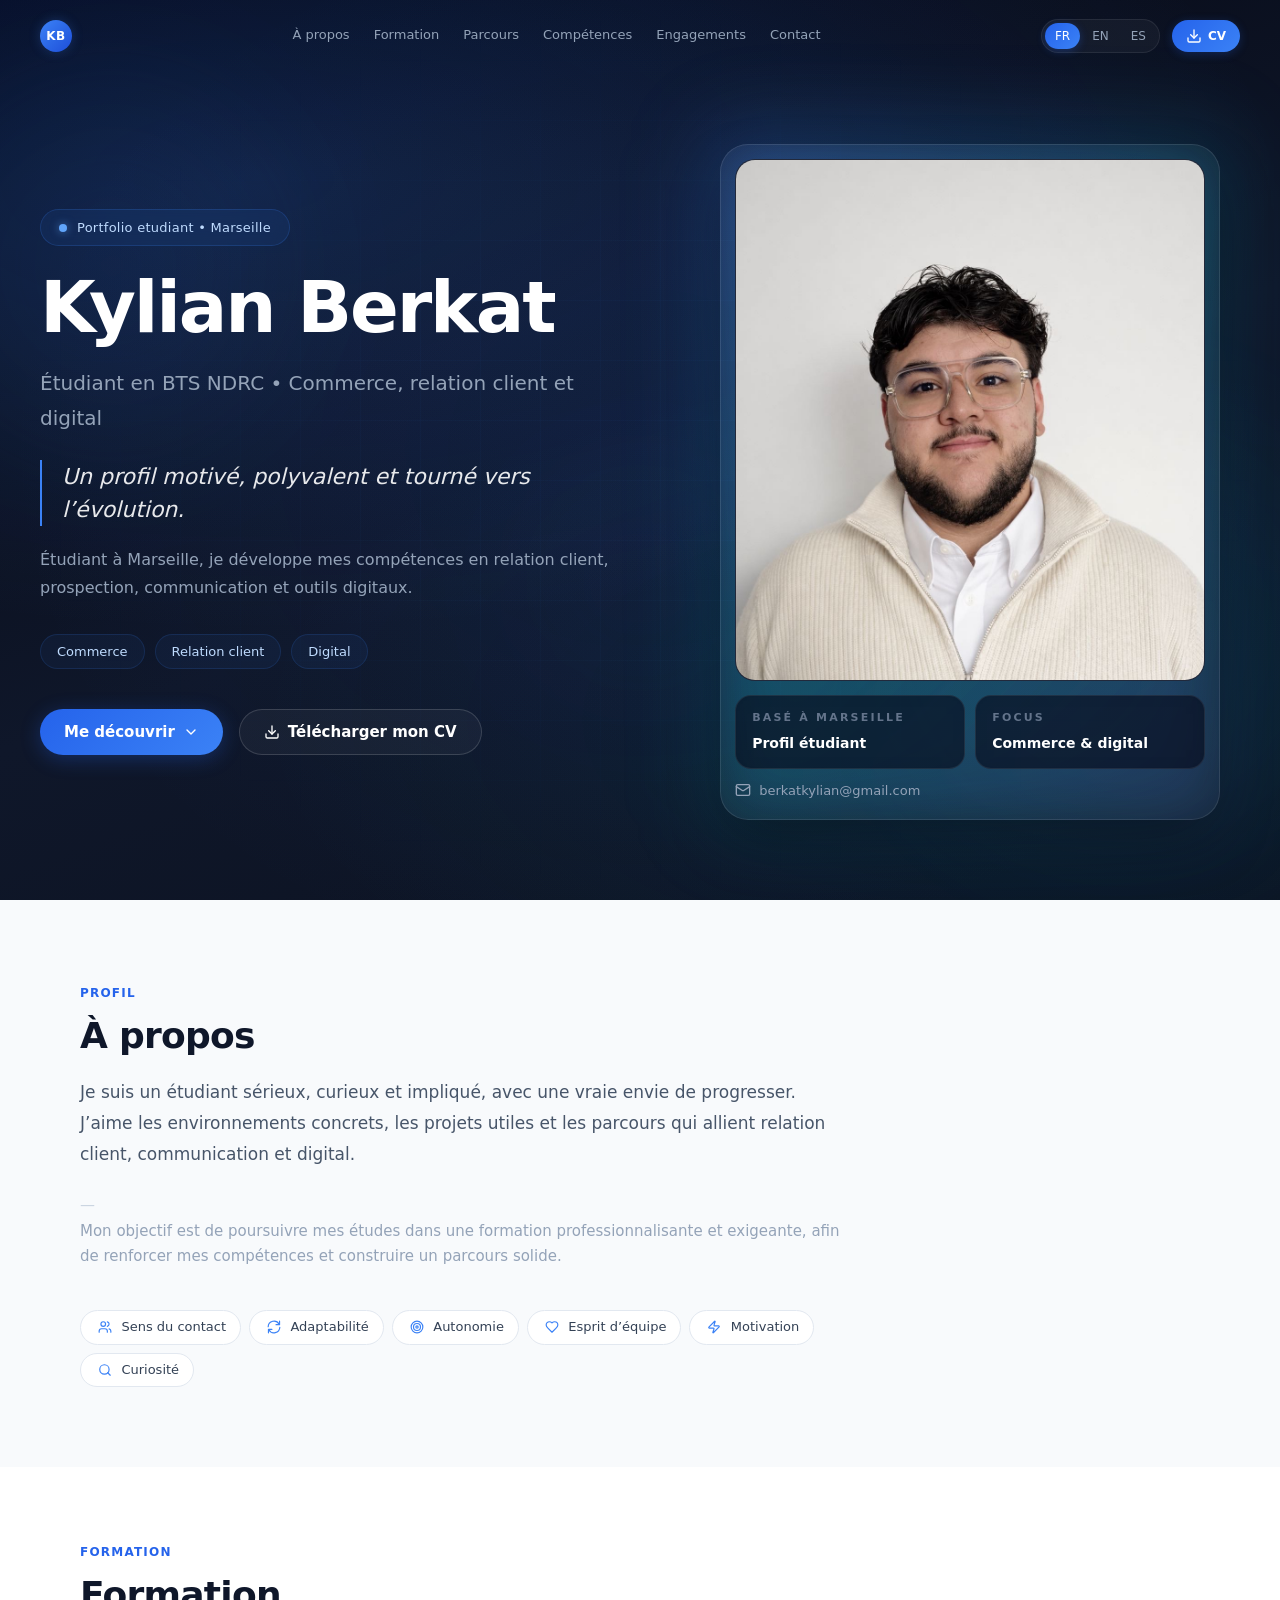
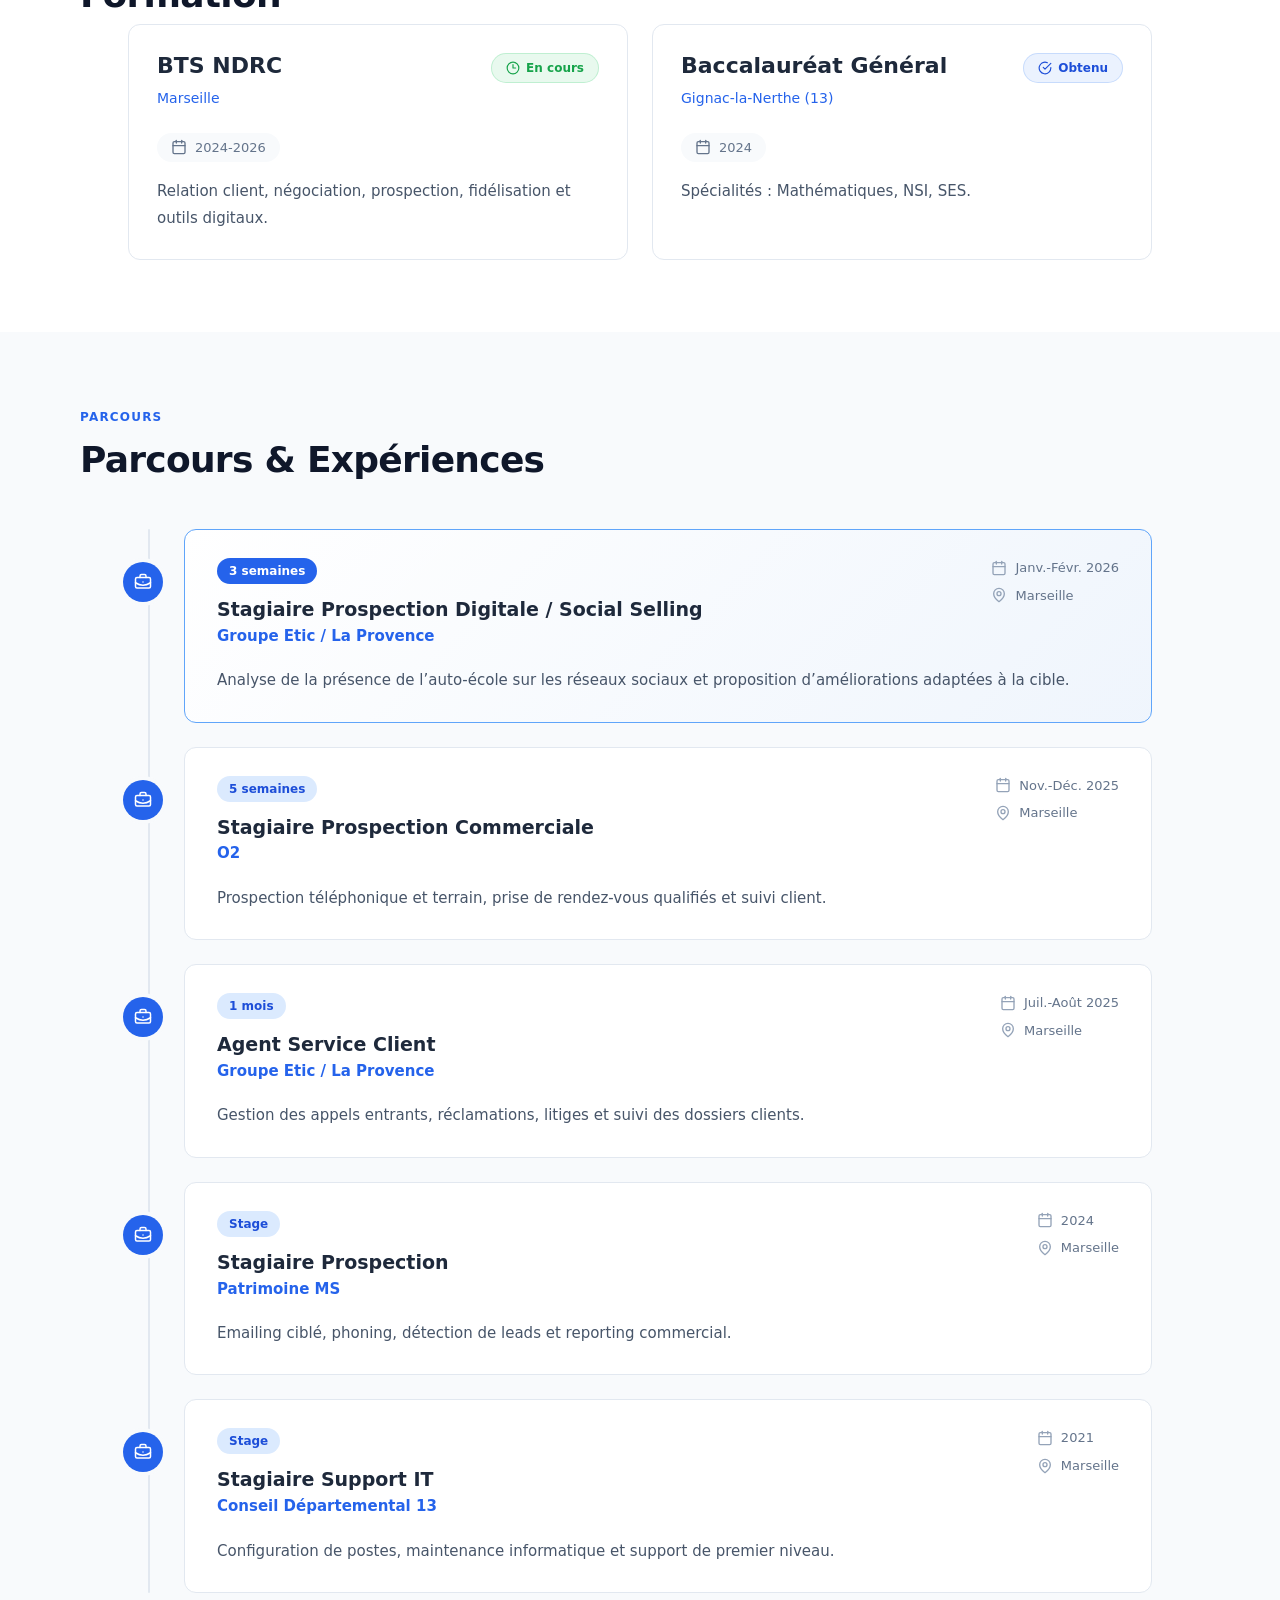
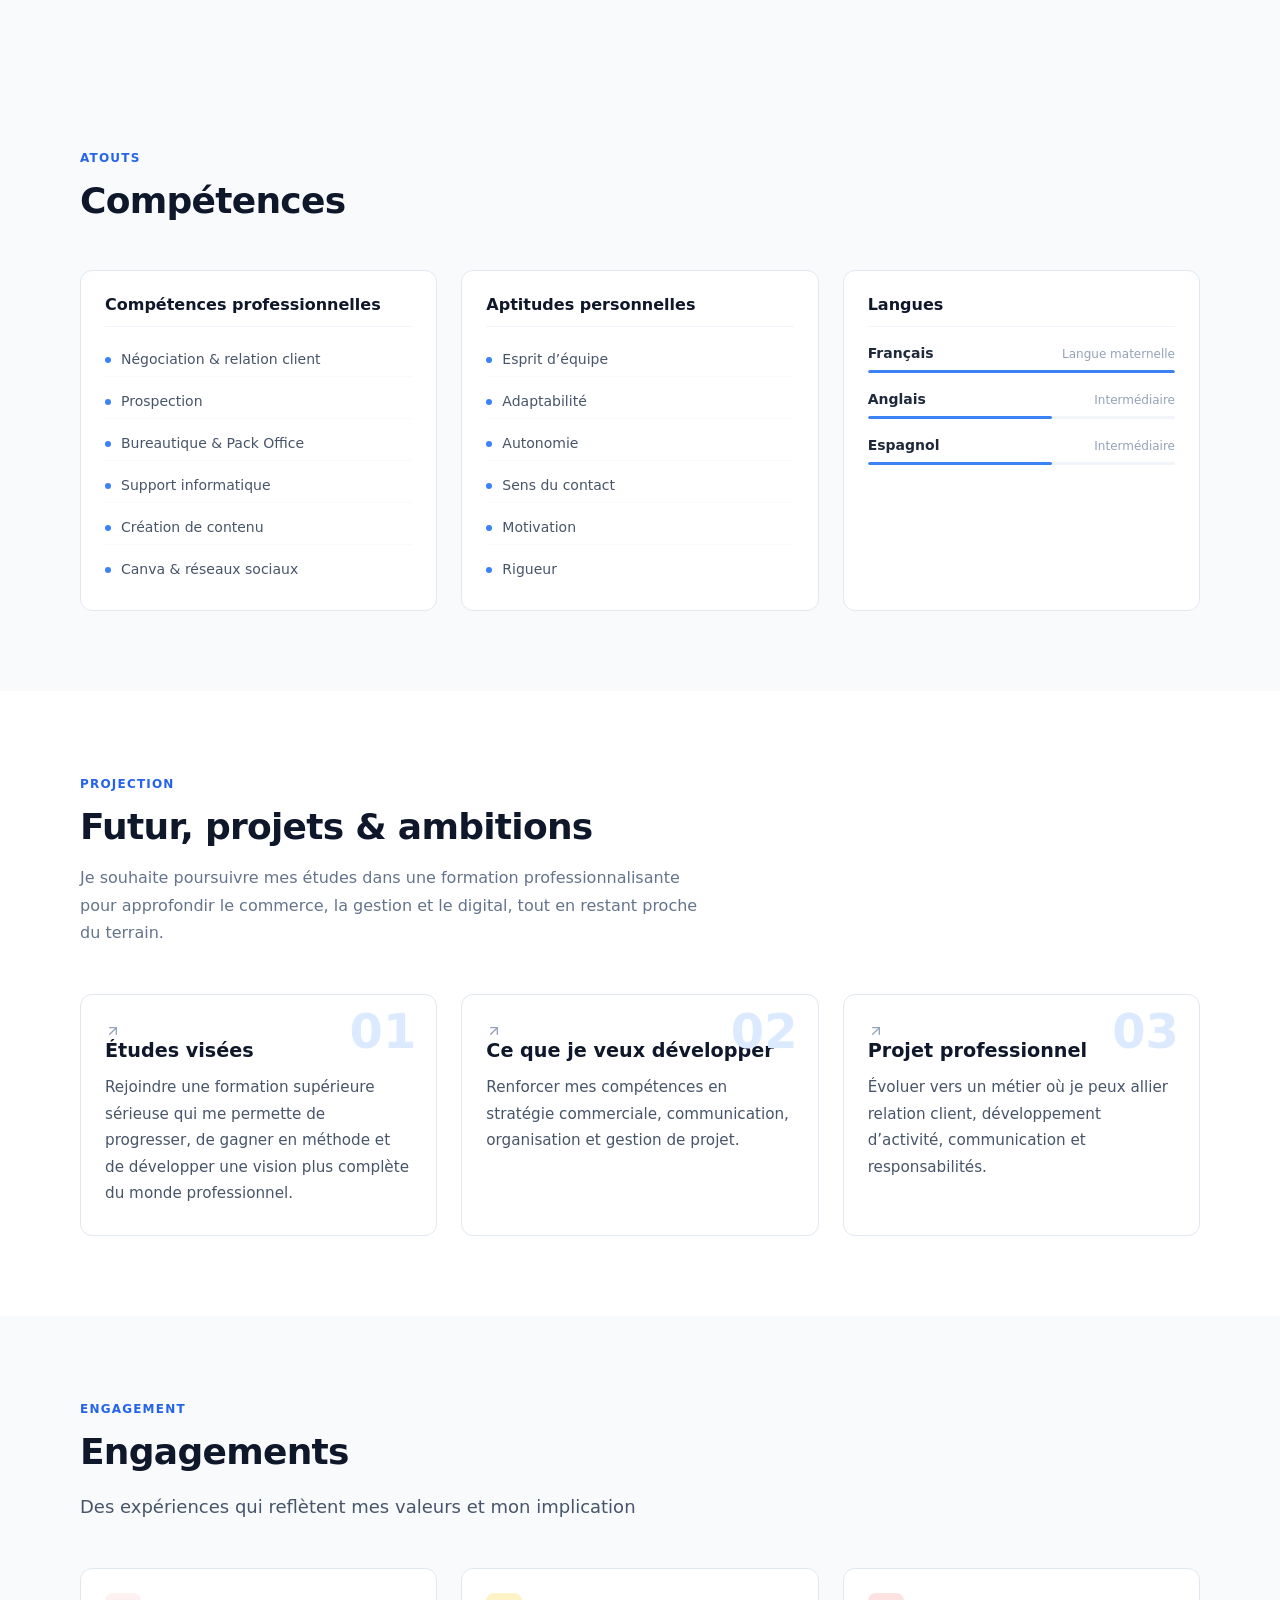
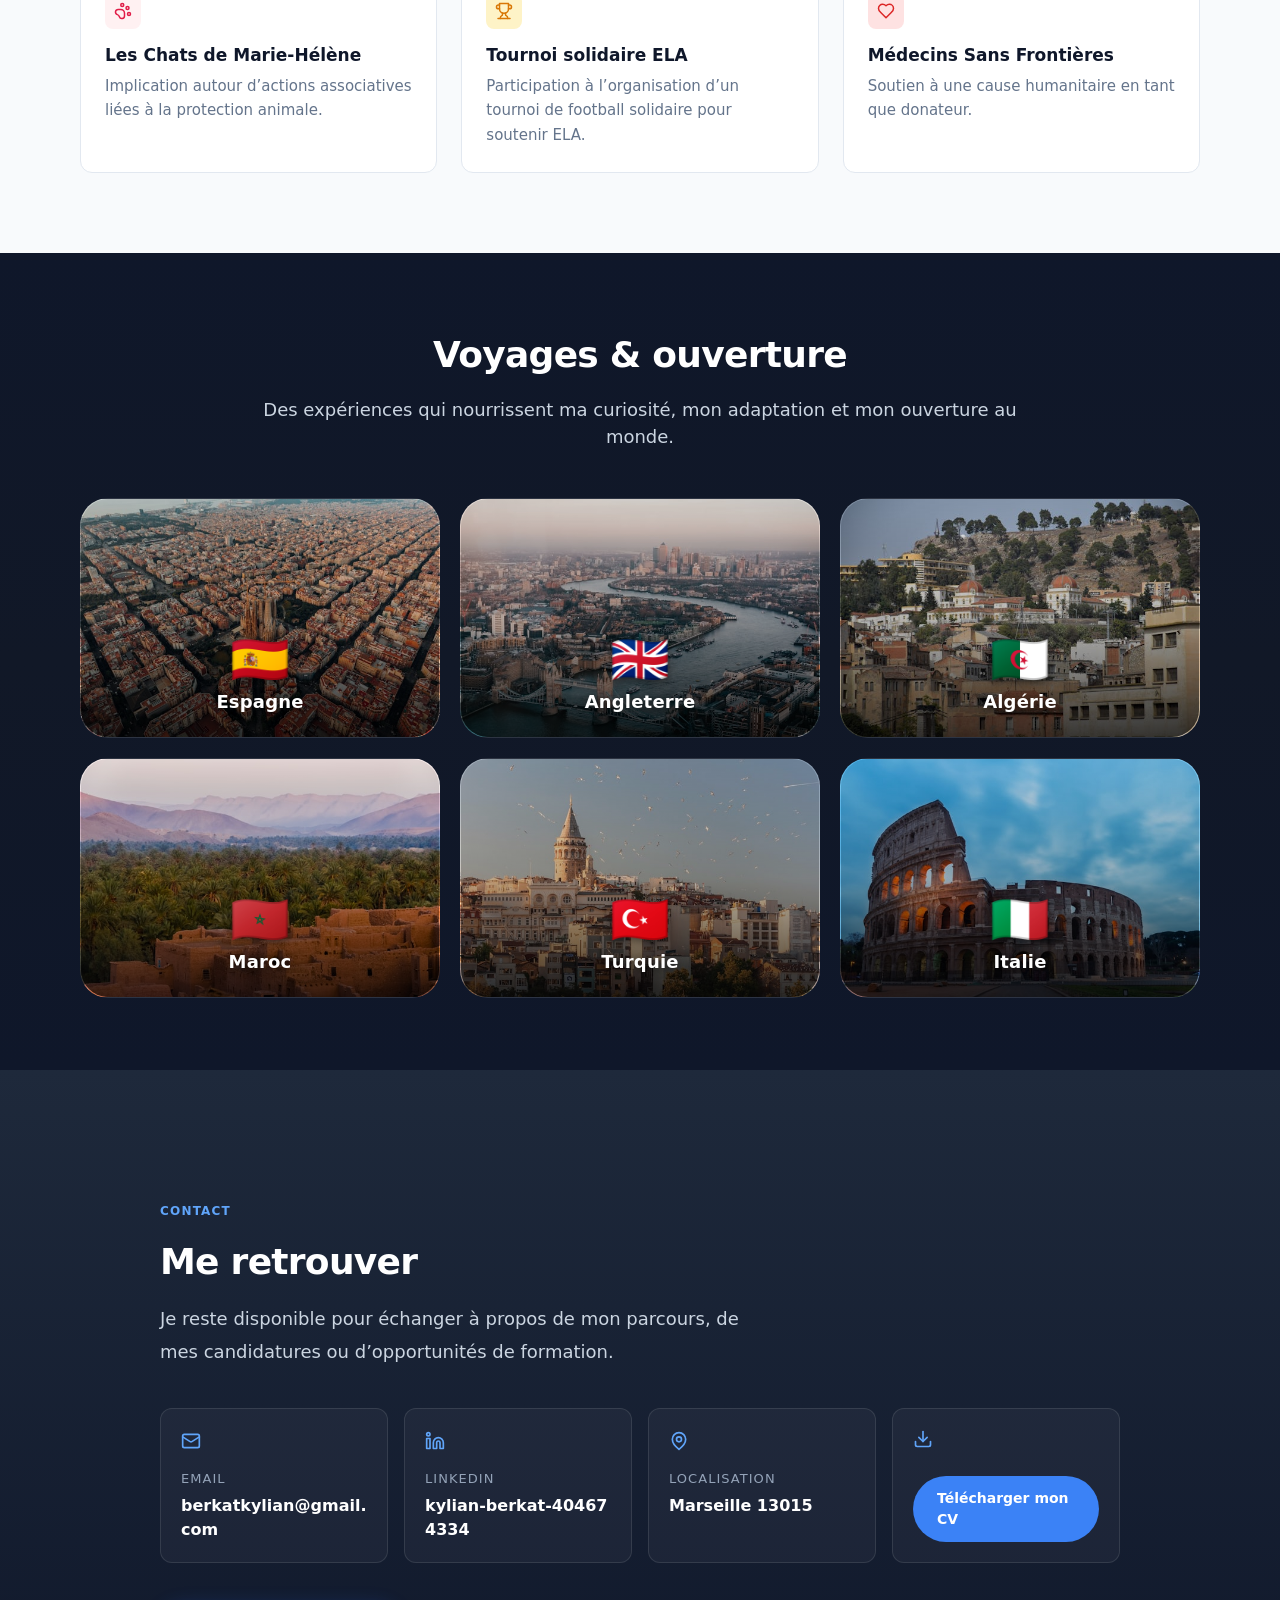
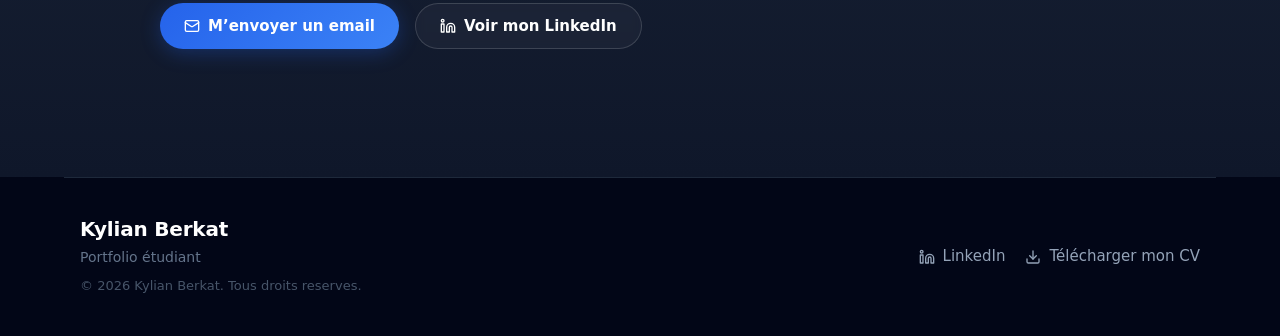
==== commit 2a55f4cf: "Suppression wikipedia" ====
--- a/index.html
+++ b/index.html
@@ -71,7 +71,6 @@
       <a href="#commitments" class="navbar__mobile-link" data-i18n="nav.commitments">Engagements</a>
       <a href="#travel" class="navbar__mobile-link" data-i18n="nav.travel">Voyages</a>
       <a href="#contact" class="navbar__mobile-link" data-i18n="nav.contact">Contact</a>
-      <a href="wikipedia.html" class="navbar__mobile-link" data-i18n="nav.wikipedia">Wikipedia</a>
       <div class="navbar__mobile-divider"></div>
       <a href="assets/kylian-berkat-cv.pdf" target="_blank" rel="noreferrer" class="navbar__mobile-cv-btn">
         <svg class="icon icon--sm" viewBox="0 0 24 24" fill="none" stroke="currentColor" stroke-width="2" stroke-linecap="round" stroke-linejoin="round"><path d="M21 15v4a2 2 0 0 1-2 2H5a2 2 0 0 1-2-2v-4"/><polyline points="7 10 12 15 17 10"/><line x1="12" y1="15" x2="12" y2="3"/></svg>
@@ -124,11 +123,6 @@
               <svg class="icon icon--sm" viewBox="0 0 24 24" fill="none" stroke="currentColor" stroke-width="2" stroke-linecap="round" stroke-linejoin="round"><path d="M21 15v4a2 2 0 0 1-2 2H5a2 2 0 0 1-2-2v-4"/><polyline points="7 10 12 15 17 10"/><line x1="12" y1="15" x2="12" y2="3"/></svg>
               <span data-i18n="hero.cta2">Telecharger mon CV</span>
             </a>
-            <a href="wikipedia.html" class="btn btn--ghost">
-              <!-- BookOpenText icon -->
-              <svg class="icon icon--sm" viewBox="0 0 24 24" fill="none" stroke="currentColor" stroke-width="2" stroke-linecap="round" stroke-linejoin="round"><path d="M12 7v14"/><path d="M16 12h2"/><path d="M16 8h2"/><path d="M3 18a1 1 0 0 1-1-1V4a1 1 0 0 1 1-1h5a4 4 0 0 1 4 4 4 4 0 0 1 4-4h5a1 1 0 0 1 1 1v13a1 1 0 0 1-1 1h-6a3 3 0 0 0-3 3 3 3 0 0 0-3-3z"/></svg>
-              <span data-i18n="hero.cta3">Ma page Wikipedia</span>
-            </a>
           </div>
         </div>
 
--- a/css/style.css
+++ b/css/style.css
@@ -1,6 +1,6 @@
 /* ==========================================================================
    Portfolio Kylian Berkat - Styles CSS vanilla
-   Convention BEM alignee sur index.html et wikipedia.html
+  Convention BEM alignee sur index.html
    ========================================================================== */
 
 /* --------------------------------------------------------------------------
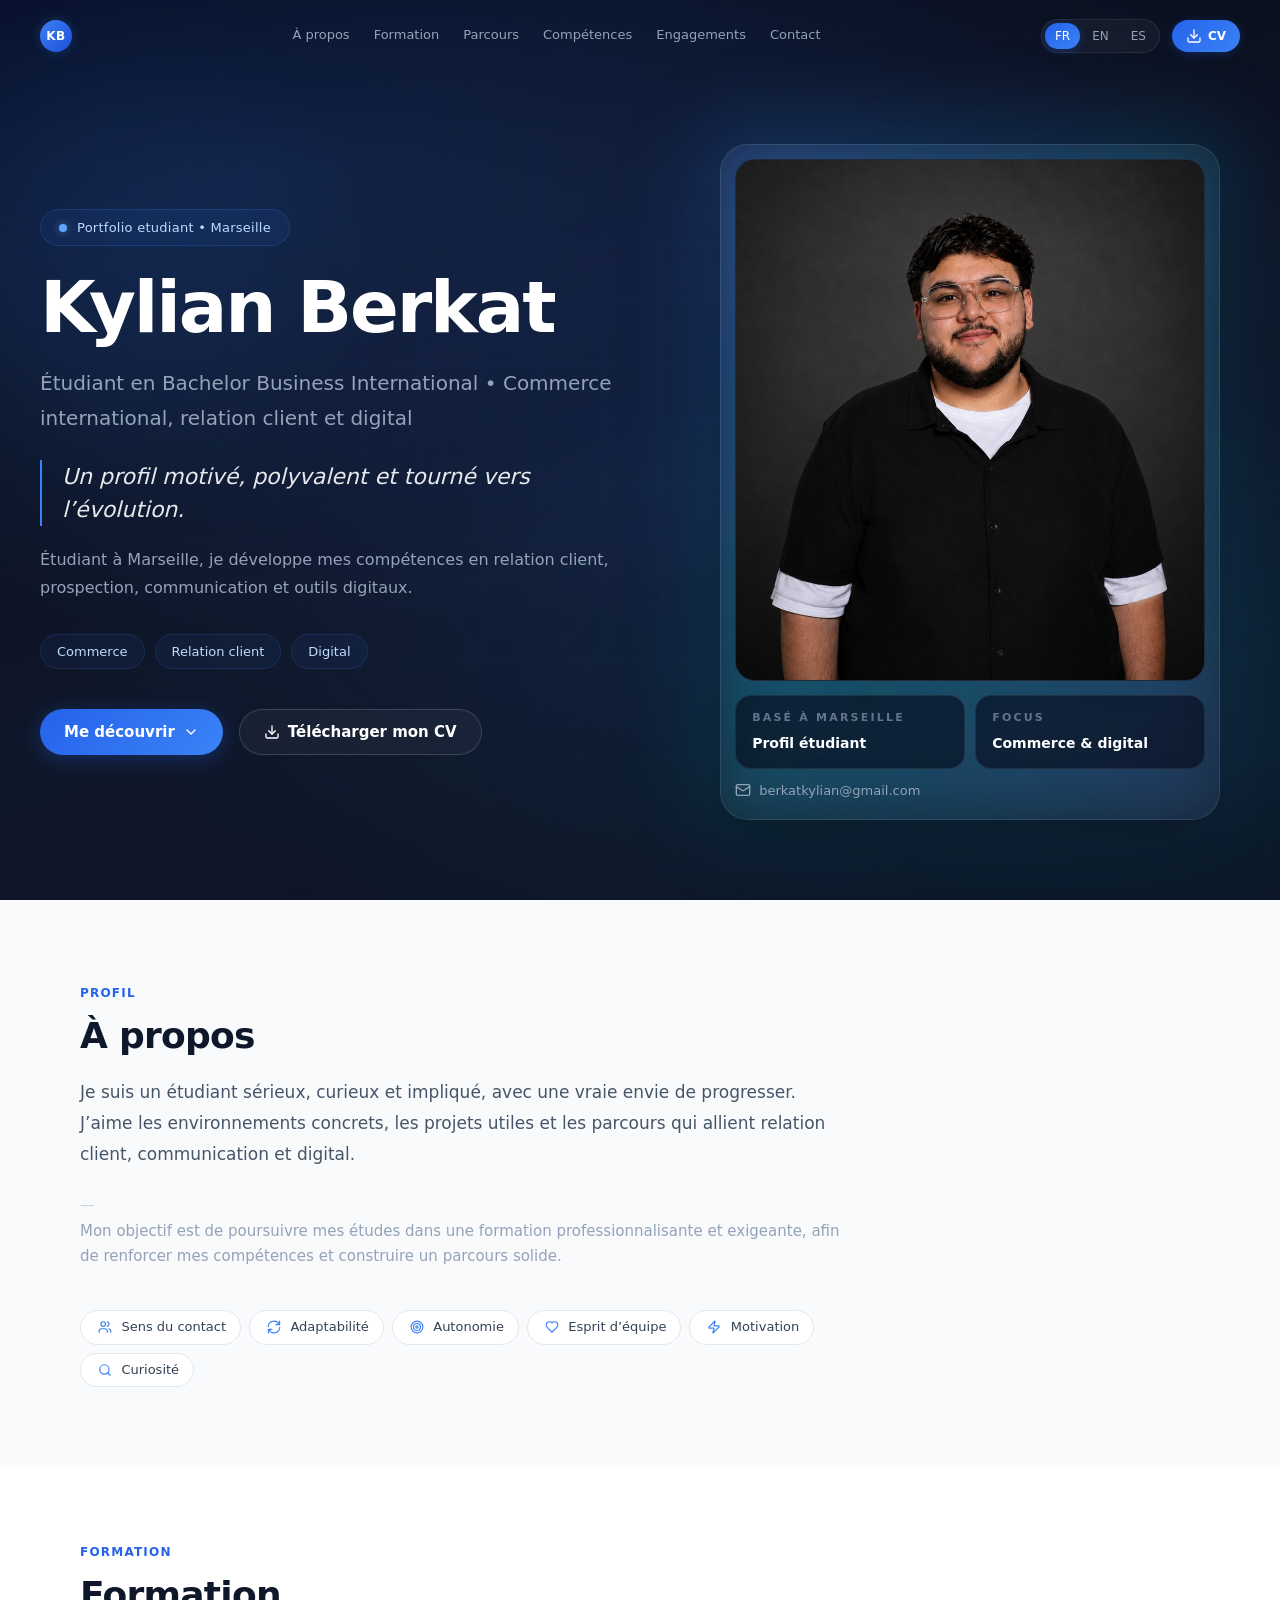
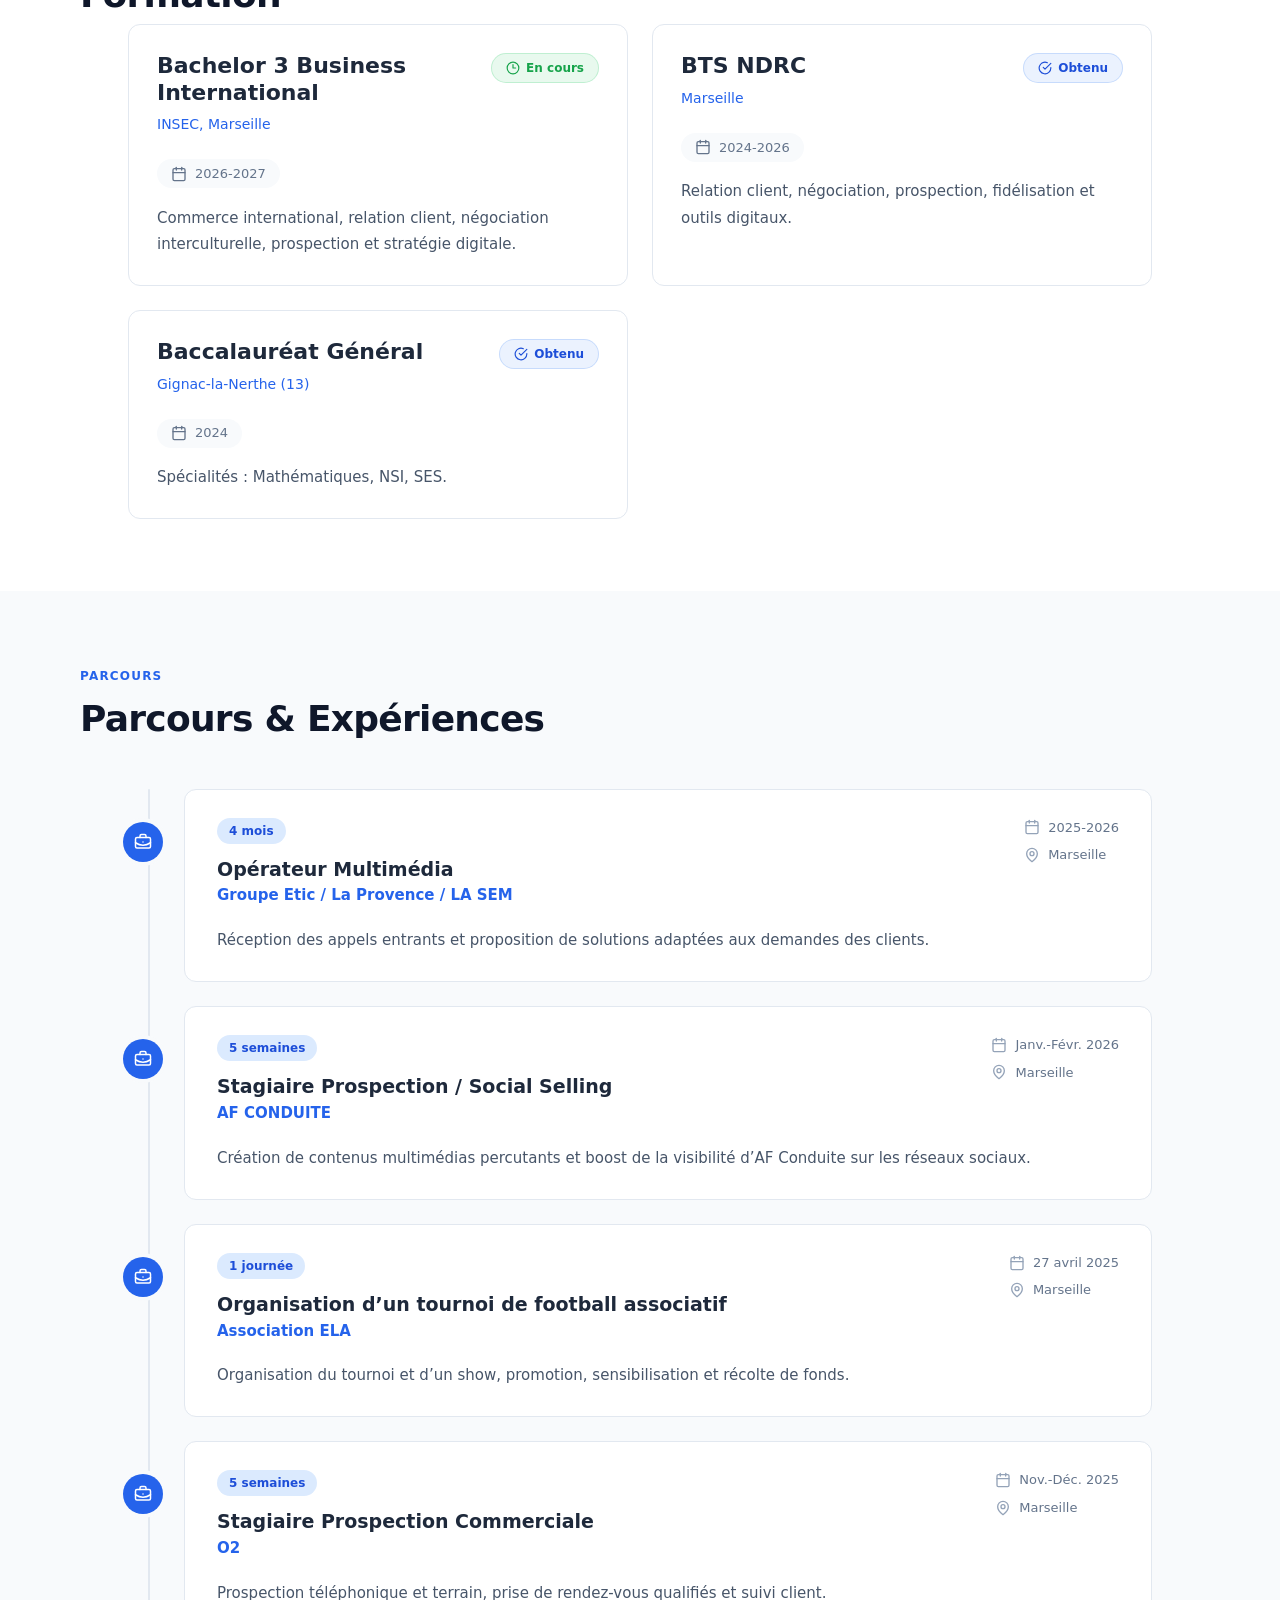
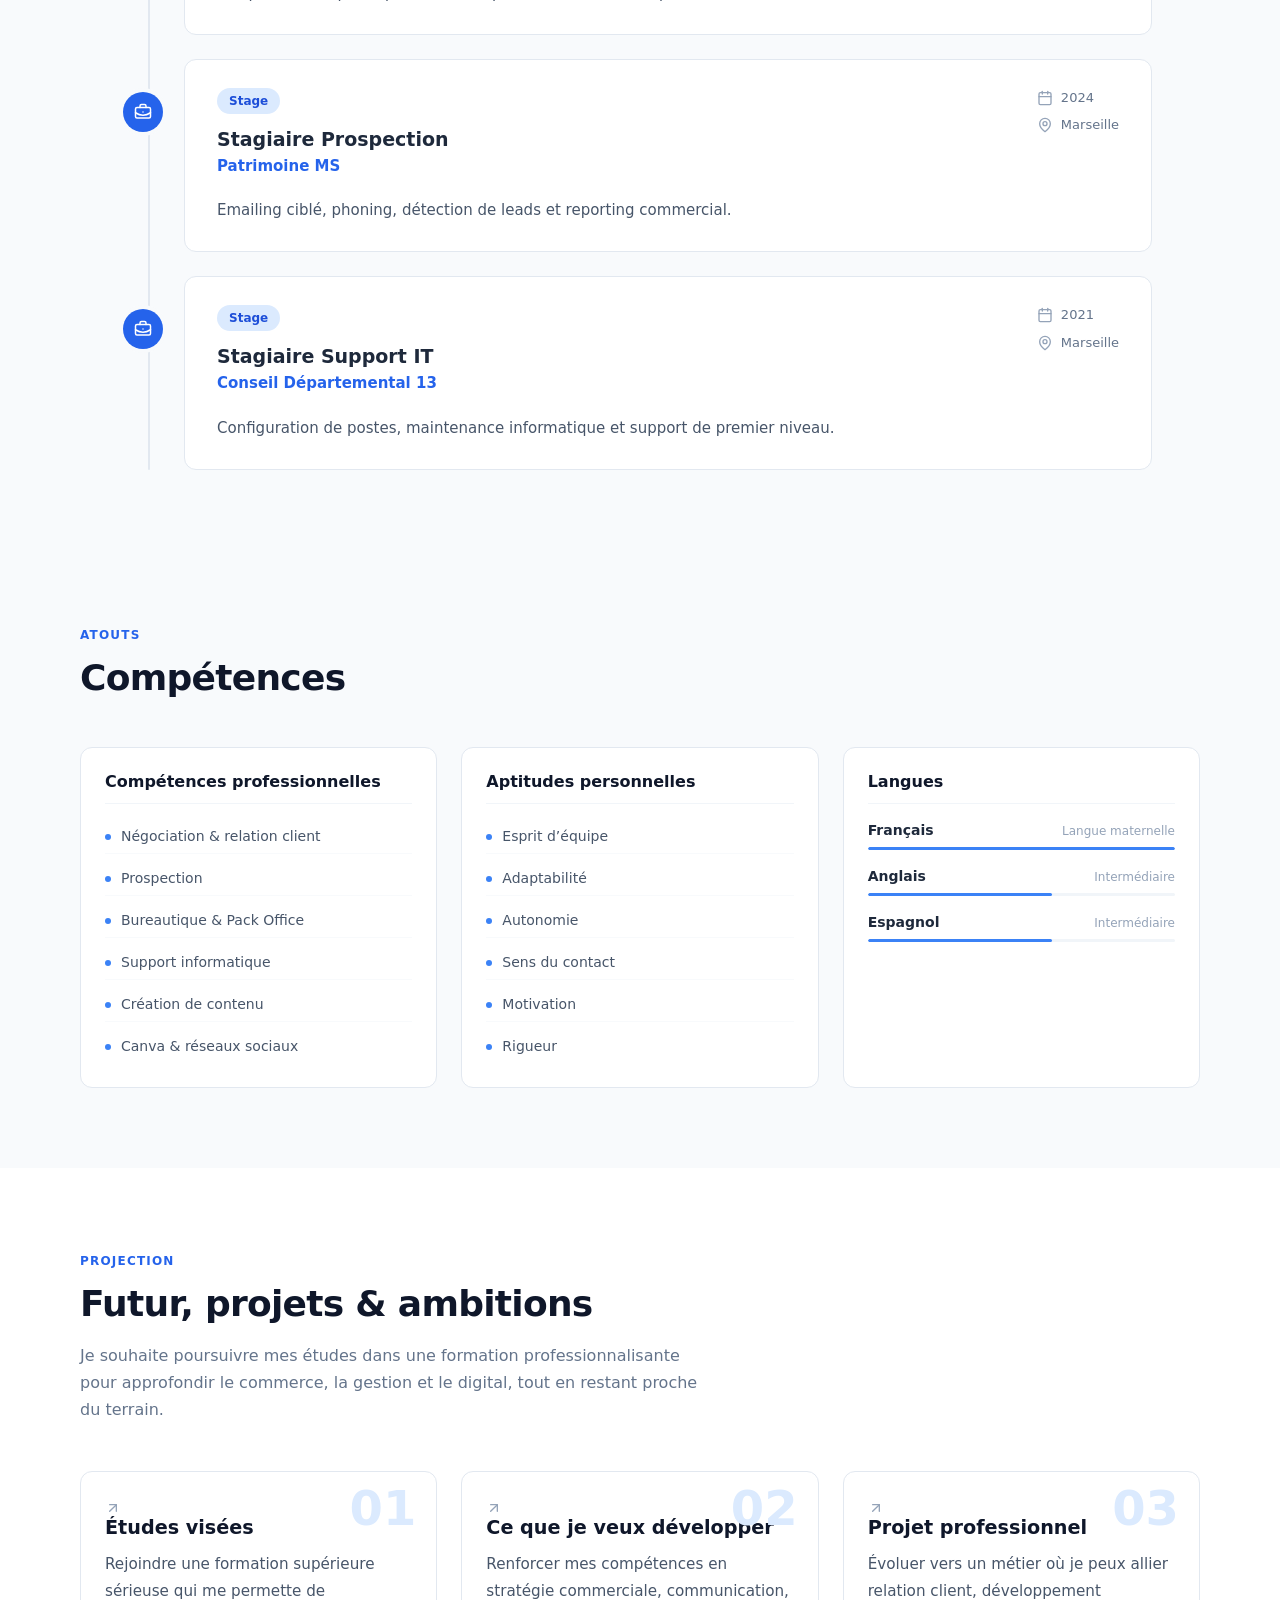
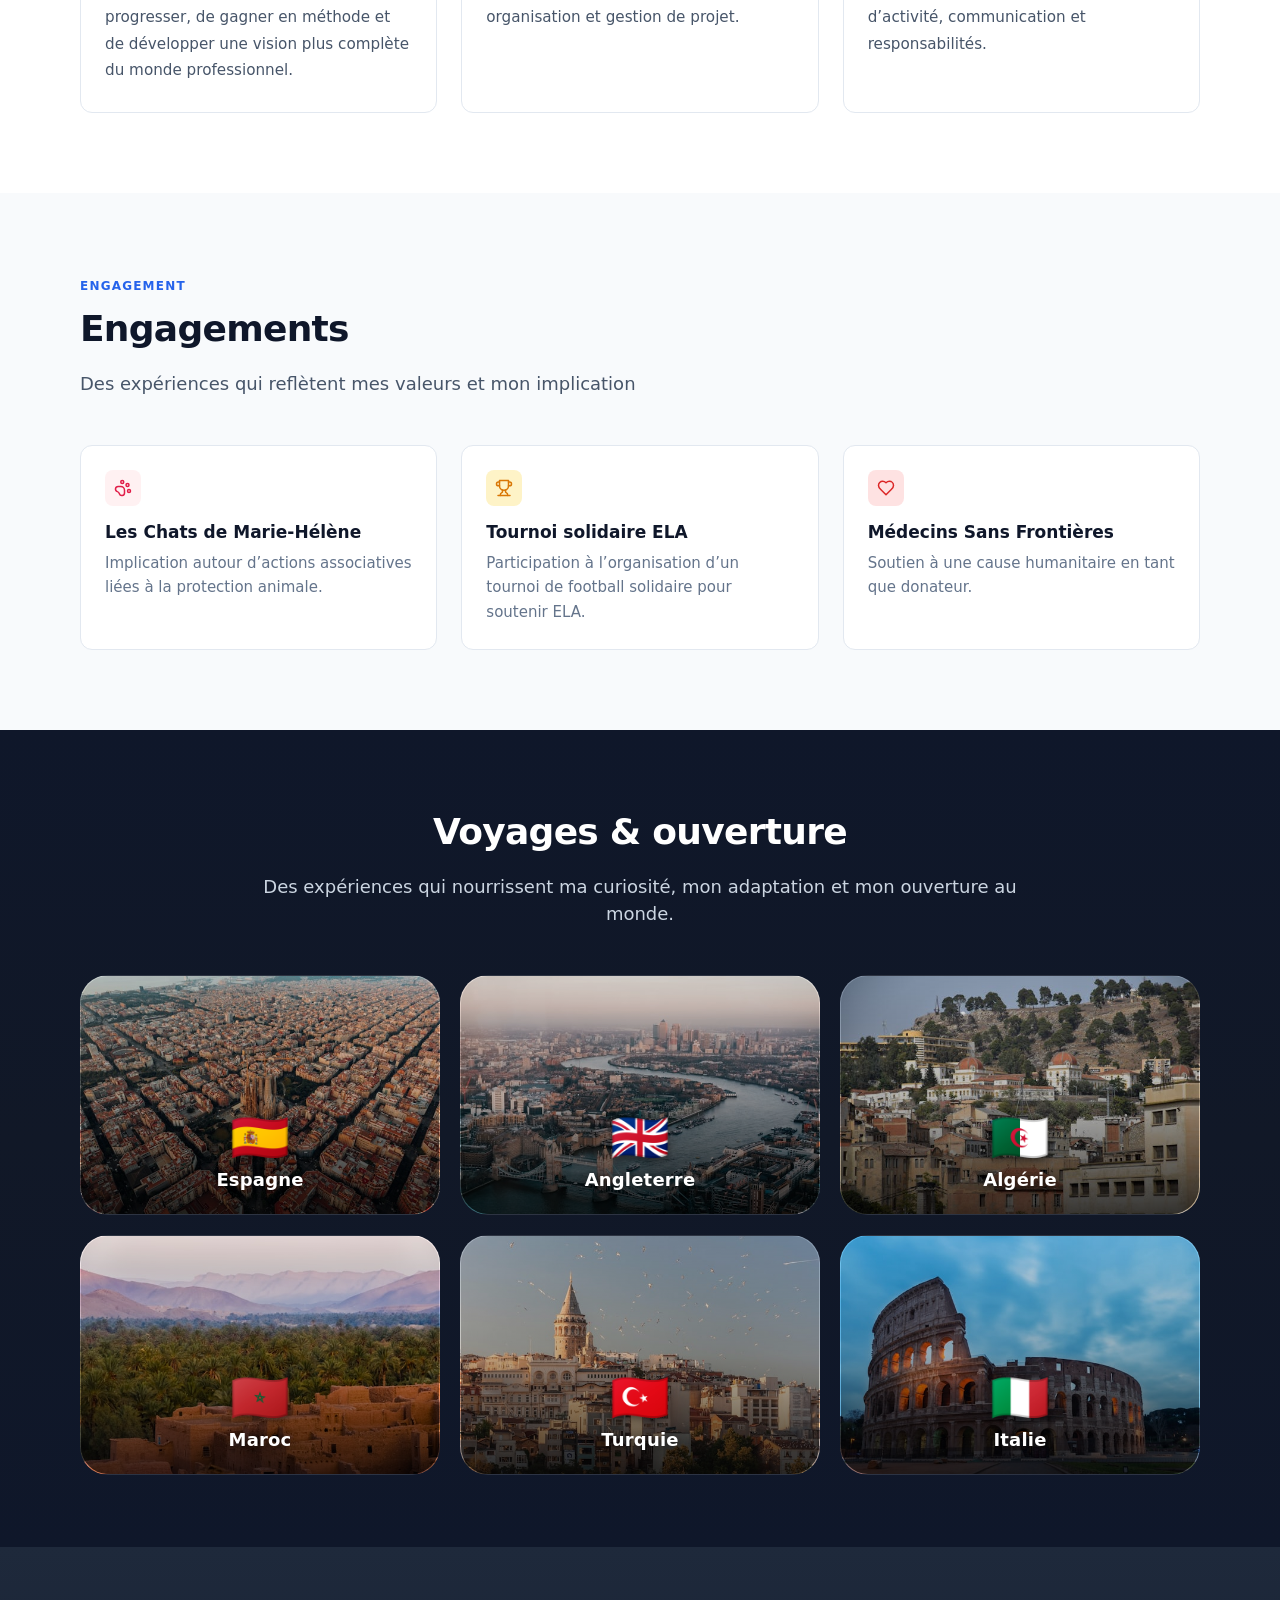
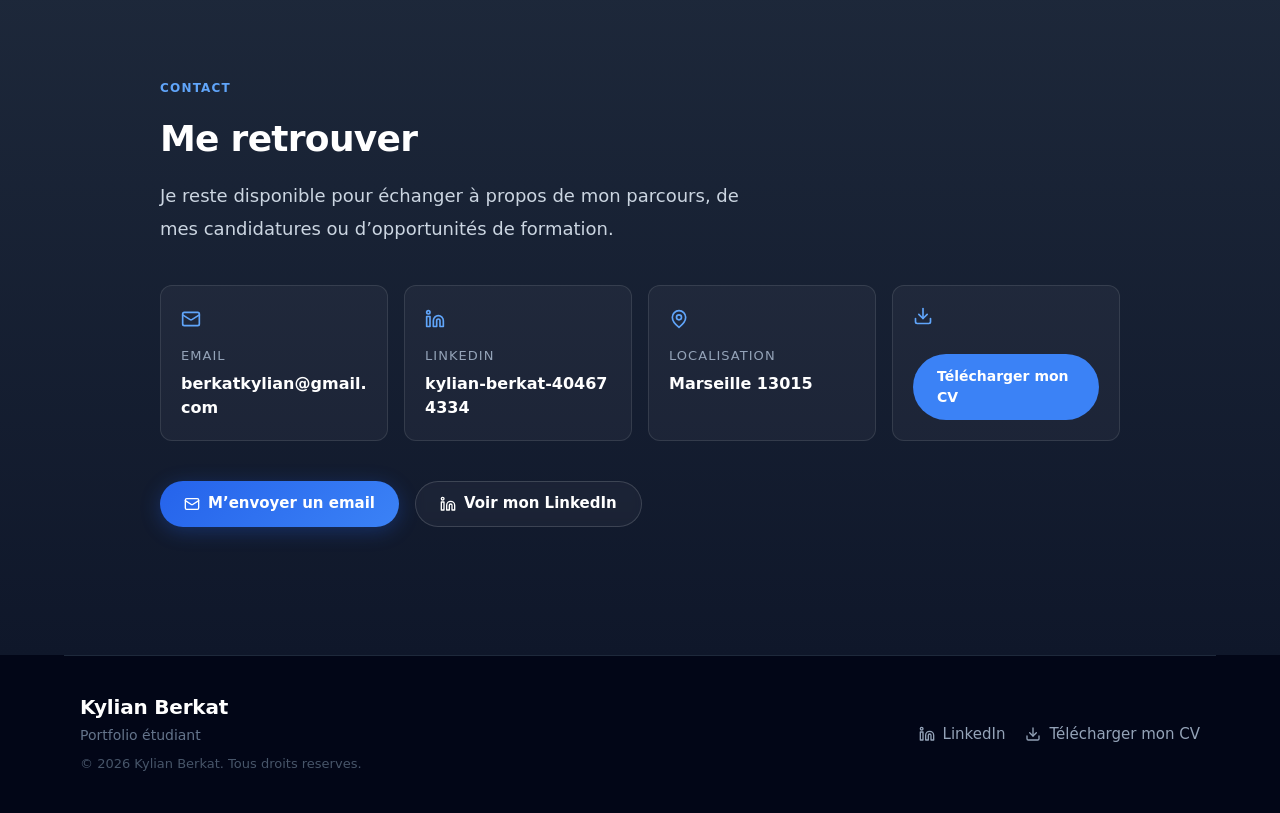
==== commit b1852729: "mise à jour" ====
--- a/index.html
+++ b/index.html
@@ -4,21 +4,21 @@
   <meta charset="UTF-8">
   <meta name="viewport" content="width=device-width, initial-scale=1.0">
   <title>Kylian Berkat - Portfolio</title>
-  <meta name="description" content="Portfolio de Kylian Berkat, etudiant en BTS NDRC a Marseille. Commerce, relation client et digital.">
+  <meta name="description" content="Portfolio de Kylian Berkat, etudiant en Bachelor Business International a Marseille. Commerce international, relation client et digital.">
   <meta name="author" content="Kylian Berkat">
   <meta name="robots" content="index, follow">
 
   <!-- Open Graph -->
   <meta property="og:type" content="website">
   <meta property="og:title" content="Kylian Berkat - Portfolio">
-  <meta property="og:description" content="Portfolio de Kylian Berkat, etudiant en BTS NDRC a Marseille. Commerce, relation client et digital.">
-  <meta property="og:image" content="assets/kylian-berkat-portrait.jpg">
+  <meta property="og:description" content="Portfolio de Kylian Berkat, etudiant en Bachelor Business International a Marseille. Commerce international, relation client et digital.">
+  <meta property="og:image" content="assets/photo-p.png">
   <meta property="og:locale" content="fr_FR">
 
   <!-- Twitter Card -->
   <meta name="twitter:card" content="summary_large_image">
   <meta name="twitter:title" content="Kylian Berkat - Portfolio">
-  <meta name="twitter:description" content="Portfolio de Kylian Berkat, etudiant en BTS NDRC a Marseille.">
+  <meta name="twitter:description" content="Portfolio de Kylian Berkat, etudiant en Bachelor Business International a Marseille.">
 
   <link rel="icon" type="image/svg+xml" href="favicon.svg">
   <link rel="stylesheet" href="css/style.css?v=8">
@@ -102,7 +102,7 @@
           </div>
 
           <h1 class="hero__title" data-i18n="hero.title">Kylian <span class="hero__title-accent">Berkat</span></h1>
-          <p class="hero__subtitle" data-i18n="hero.subtitle">Etudiant en BTS NDRC &bull; Commerce, relation client et digital</p>
+          <p class="hero__subtitle" data-i18n="hero.subtitle">Etudiant en Bachelor Business International &bull; Commerce international, relation client et digital</p>
           <p class="hero__quote" data-i18n="hero.quote">Un profil motive, polyvalent et tourne vers l'evolution.</p>
           <p class="hero__description" data-i18n="hero.description">Etudiant a Marseille, je developpe mes competences en relation client, prospection, communication et outils digitaux.</p>
 
@@ -131,7 +131,7 @@
           <div class="hero__portrait-glow"></div>
           <div class="hero__portrait-card">
             <div class="hero__portrait-img-wrapper">
-              <img src="assets/kylian-berkat-portrait.jpg" alt="Kylian Berkat" class="hero__portrait-img">
+              <img src="assets/photo-p.png" alt="Kylian Berkat" class="hero__portrait-img">
             </div>
             <div class="hero__mini-cards">
               <div class="hero__mini-card">
@@ -224,6 +224,28 @@
       </div>
 
       <div class="education__grid">
+        <!-- Bachelor Business International -->
+        <article class="education__card">
+          <div class="education__card-top">
+            <div>
+              <div class="education__icon-wrapper">
+                <svg class="icon icon--lg" viewBox="0 0 24 24" fill="none" stroke="currentColor" stroke-width="2" stroke-linecap="round" stroke-linejoin="round"><path d="M21.42 10.922a1 1 0 0 0-.019-1.838L12.83 5.18a2 2 0 0 0-1.66 0L2.6 9.08a1 1 0 0 0 0 1.832l8.57 3.908a2 2 0 0 0 1.66 0z"/><path d="M22 10v6"/><path d="M6 12.5V16a6 3 0 0 0 12 0v-3.5"/></svg>
+              </div>
+              <h3 class="education__degree" data-i18n="education.items.0.degree">Bachelor 3 Business International</h3>
+              <p class="education__school" data-i18n="education.items.0.school">INSEC, Marseille</p>
+            </div>
+            <span class="education__status education__status--progress">
+              <svg class="icon icon--xs" viewBox="0 0 24 24" fill="none" stroke="currentColor" stroke-width="2" stroke-linecap="round" stroke-linejoin="round"><circle cx="12" cy="12" r="10"/><polyline points="12 6 12 12 16.5 12"/></svg>
+              <span data-i18n="education.items.0.status">En cours</span>
+            </span>
+          </div>
+          <div class="education__period">
+            <svg class="icon icon--sm" viewBox="0 0 24 24" fill="none" stroke="currentColor" stroke-width="2" stroke-linecap="round" stroke-linejoin="round"><path d="M8 2v4"/><path d="M16 2v4"/><rect width="18" height="18" x="3" y="4" rx="2"/><path d="M3 10h18"/></svg>
+            <span data-i18n="education.items.0.period">2026-2027</span>
+          </div>
+          <p class="education__description" data-i18n="education.items.0.description">Commerce international, relation client, negociation interculturelle, prospection et strategie digitale.</p>
+        </article>
+
         <!-- BTS NDRC -->
         <article class="education__card">
           <div class="education__card-top">
@@ -231,19 +253,19 @@
               <div class="education__icon-wrapper">
                 <svg class="icon icon--lg" viewBox="0 0 24 24" fill="none" stroke="currentColor" stroke-width="2" stroke-linecap="round" stroke-linejoin="round"><path d="M21.42 10.922a1 1 0 0 0-.019-1.838L12.83 5.18a2 2 0 0 0-1.66 0L2.6 9.08a1 1 0 0 0 0 1.832l8.57 3.908a2 2 0 0 0 1.66 0z"/><path d="M22 10v6"/><path d="M6 12.5V16a6 3 0 0 0 12 0v-3.5"/></svg>
               </div>
-              <h3 class="education__degree" data-i18n="education.items.0.degree">BTS NDRC</h3>
-              <p class="education__school" data-i18n="education.items.0.school">Marseille</p>
-            </div>
-            <span class="education__status education__status--progress">
-              <svg class="icon icon--xs" viewBox="0 0 24 24" fill="none" stroke="currentColor" stroke-width="2" stroke-linecap="round" stroke-linejoin="round"><circle cx="12" cy="12" r="10"/><polyline points="12 6 12 12 16.5 12"/></svg>
-              <span data-i18n="education.items.0.status">En cours</span>
+              <h3 class="education__degree" data-i18n="education.items.1.degree">BTS NDRC</h3>
+              <p class="education__school" data-i18n="education.items.1.school">Marseille</p>
+            </div>
+            <span class="education__status education__status--done">
+              <svg class="icon icon--xs" viewBox="0 0 24 24" fill="none" stroke="currentColor" stroke-width="2" stroke-linecap="round" stroke-linejoin="round"><path d="M22 11.08V12a10 10 0 1 1-5.93-9.14"/><path d="m9 11 3 3L22 4"/></svg>
+              <span data-i18n="education.items.1.status">Obtenu</span>
             </span>
           </div>
           <div class="education__period">
             <svg class="icon icon--sm" viewBox="0 0 24 24" fill="none" stroke="currentColor" stroke-width="2" stroke-linecap="round" stroke-linejoin="round"><path d="M8 2v4"/><path d="M16 2v4"/><rect width="18" height="18" x="3" y="4" rx="2"/><path d="M3 10h18"/></svg>
-            <span data-i18n="education.items.0.period">2024-2026</span>
-          </div>
-          <p class="education__description" data-i18n="education.items.0.description">Relation client, negociation, prospection, fidelisation et outils digitaux.</p>
+            <span data-i18n="education.items.1.period">2024-2026</span>
+          </div>
+          <p class="education__description" data-i18n="education.items.1.description">Relation client, negociation, prospection, fidelisation et outils digitaux.</p>
         </article>
 
         <!-- Baccalaureat -->
@@ -253,19 +275,19 @@
               <div class="education__icon-wrapper">
                 <svg class="icon icon--lg" viewBox="0 0 24 24" fill="none" stroke="currentColor" stroke-width="2" stroke-linecap="round" stroke-linejoin="round"><path d="M21.42 10.922a1 1 0 0 0-.019-1.838L12.83 5.18a2 2 0 0 0-1.66 0L2.6 9.08a1 1 0 0 0 0 1.832l8.57 3.908a2 2 0 0 0 1.66 0z"/><path d="M22 10v6"/><path d="M6 12.5V16a6 3 0 0 0 12 0v-3.5"/></svg>
               </div>
-              <h3 class="education__degree" data-i18n="education.items.1.degree">Baccalaureat General</h3>
-              <p class="education__school" data-i18n="education.items.1.school">Gignac-la-Nerthe (13)</p>
+              <h3 class="education__degree" data-i18n="education.items.2.degree">Baccalaureat General</h3>
+              <p class="education__school" data-i18n="education.items.2.school">Gignac-la-Nerthe (13)</p>
             </div>
             <span class="education__status education__status--done">
               <svg class="icon icon--xs" viewBox="0 0 24 24" fill="none" stroke="currentColor" stroke-width="2" stroke-linecap="round" stroke-linejoin="round"><path d="M22 11.08V12a10 10 0 1 1-5.93-9.14"/><path d="m9 11 3 3L22 4"/></svg>
-              <span data-i18n="education.items.1.status">Obtenu</span>
+              <span data-i18n="education.items.2.status">Obtenu</span>
             </span>
           </div>
           <div class="education__period">
             <svg class="icon icon--sm" viewBox="0 0 24 24" fill="none" stroke="currentColor" stroke-width="2" stroke-linecap="round" stroke-linejoin="round"><path d="M8 2v4"/><path d="M16 2v4"/><rect width="18" height="18" x="3" y="4" rx="2"/><path d="M3 10h18"/></svg>
-            <span data-i18n="education.items.1.period">2024</span>
-          </div>
-          <p class="education__description" data-i18n="education.items.1.description">Specialites : Mathematiques, NSI, SES.</p>
+            <span data-i18n="education.items.2.period">2024</span>
+          </div>
+          <p class="education__description" data-i18n="education.items.2.description">Specialites : Mathematiques, NSI, SES.</p>
         </article>
       </div>
     </div>
@@ -290,14 +312,14 @@
           <div class="experience__card-inner">
             <div class="experience__card-header">
               <div>
-                <span class="experience__duration" data-i18n="experience.items.0.duration">3 semaines</span>
-                <h3 class="experience__role" data-i18n="experience.items.0.role">Stagiaire Prospection Digitale / Social Selling</h3>
-                <p class="experience__company" data-i18n="experience.items.0.company">Groupe Etic / La Provence</p>
+                <span class="experience__duration" data-i18n="experience.items.0.duration">4 mois</span>
+                <h3 class="experience__role" data-i18n="experience.items.0.role">Operateur Multimedia</h3>
+                <p class="experience__company" data-i18n="experience.items.0.company">Groupe Etic / La Provence / LA SEM</p>
               </div>
               <div class="experience__meta">
                 <div class="experience__meta-item">
                   <svg class="icon icon--sm" viewBox="0 0 24 24" fill="none" stroke="currentColor" stroke-width="2" stroke-linecap="round" stroke-linejoin="round"><path d="M8 2v4"/><path d="M16 2v4"/><rect width="18" height="18" x="3" y="4" rx="2"/><path d="M3 10h18"/></svg>
-                  <span data-i18n="experience.items.0.period">Janv.-Fevr. 2026</span>
+                  <span data-i18n="experience.items.0.period">2025-2026</span>
                 </div>
                 <div class="experience__meta-item">
                   <svg class="icon icon--sm" viewBox="0 0 24 24" fill="none" stroke="currentColor" stroke-width="2" stroke-linecap="round" stroke-linejoin="round"><path d="M20 10c0 6-8 12-8 12s-8-6-8-12a8 8 0 0 1 16 0Z"/><circle cx="12" cy="10" r="3"/></svg>
@@ -305,7 +327,7 @@
                 </div>
               </div>
             </div>
-            <p class="experience__description" data-i18n="experience.items.0.description">Analyse de la presence de l'auto-ecole sur les reseaux sociaux et proposition d'ameliorations adaptees a la cible.</p>
+            <p class="experience__description" data-i18n="experience.items.0.description">Reception des appels entrants et proposition de solutions adaptees aux demandes des clients.</p>
           </div>
         </article>
 
@@ -318,13 +340,13 @@
             <div class="experience__card-header">
               <div>
                 <span class="experience__duration" data-i18n="experience.items.1.duration">5 semaines</span>
-                <h3 class="experience__role" data-i18n="experience.items.1.role">Stagiaire Prospection Commerciale</h3>
-                <p class="experience__company" data-i18n="experience.items.1.company">O2</p>
+                <h3 class="experience__role" data-i18n="experience.items.1.role">Stagiaire Prospection / Social Selling</h3>
+                <p class="experience__company" data-i18n="experience.items.1.company">AF CONDUITE</p>
               </div>
               <div class="experience__meta">
                 <div class="experience__meta-item">
                   <svg class="icon icon--sm" viewBox="0 0 24 24" fill="none" stroke="currentColor" stroke-width="2" stroke-linecap="round" stroke-linejoin="round"><path d="M8 2v4"/><path d="M16 2v4"/><rect width="18" height="18" x="3" y="4" rx="2"/><path d="M3 10h18"/></svg>
-                  <span data-i18n="experience.items.1.period">Nov.-Dec. 2025</span>
+                  <span data-i18n="experience.items.1.period">Janv.-Fevr. 2026</span>
                 </div>
                 <div class="experience__meta-item">
                   <svg class="icon icon--sm" viewBox="0 0 24 24" fill="none" stroke="currentColor" stroke-width="2" stroke-linecap="round" stroke-linejoin="round"><path d="M20 10c0 6-8 12-8 12s-8-6-8-12a8 8 0 0 1 16 0Z"/><circle cx="12" cy="10" r="3"/></svg>
@@ -332,7 +354,7 @@
                 </div>
               </div>
             </div>
-            <p class="experience__description" data-i18n="experience.items.1.description">Prospection telephonique et terrain, prise de rendez-vous qualifies et suivi client.</p>
+            <p class="experience__description" data-i18n="experience.items.1.description">Creation de contenus multimedias percutants et boost de la visibilite d'AF Conduite sur les reseaux sociaux.</p>
           </div>
         </article>
 
@@ -344,14 +366,14 @@
           <div class="experience__card-inner">
             <div class="experience__card-header">
               <div>
-                <span class="experience__duration" data-i18n="experience.items.2.duration">1 mois</span>
-                <h3 class="experience__role" data-i18n="experience.items.2.role">Agent Service Client</h3>
-                <p class="experience__company" data-i18n="experience.items.2.company">Groupe Etic / La Provence</p>
+                <span class="experience__duration" data-i18n="experience.items.2.duration">1 journee</span>
+                <h3 class="experience__role" data-i18n="experience.items.2.role">Organisation d'un tournoi de football associatif</h3>
+                <p class="experience__company" data-i18n="experience.items.2.company">Association ELA</p>
               </div>
               <div class="experience__meta">
                 <div class="experience__meta-item">
                   <svg class="icon icon--sm" viewBox="0 0 24 24" fill="none" stroke="currentColor" stroke-width="2" stroke-linecap="round" stroke-linejoin="round"><path d="M8 2v4"/><path d="M16 2v4"/><rect width="18" height="18" x="3" y="4" rx="2"/><path d="M3 10h18"/></svg>
-                  <span data-i18n="experience.items.2.period">Juil.-Aout 2025</span>
+                  <span data-i18n="experience.items.2.period">27 avril 2025</span>
                 </div>
                 <div class="experience__meta-item">
                   <svg class="icon icon--sm" viewBox="0 0 24 24" fill="none" stroke="currentColor" stroke-width="2" stroke-linecap="round" stroke-linejoin="round"><path d="M20 10c0 6-8 12-8 12s-8-6-8-12a8 8 0 0 1 16 0Z"/><circle cx="12" cy="10" r="3"/></svg>
@@ -359,7 +381,7 @@
                 </div>
               </div>
             </div>
-            <p class="experience__description" data-i18n="experience.items.2.description">Gestion des appels entrants, reclamations, litiges et suivi des dossiers clients.</p>
+            <p class="experience__description" data-i18n="experience.items.2.description">Organisation du tournoi et d'un show, promotion, sensibilisation et recolte de fonds.</p>
           </div>
         </article>
 
@@ -371,14 +393,14 @@
           <div class="experience__card-inner">
             <div class="experience__card-header">
               <div>
-                <span class="experience__duration" data-i18n="experience.items.3.duration">Stage</span>
-                <h3 class="experience__role" data-i18n="experience.items.3.role">Stagiaire Prospection</h3>
-                <p class="experience__company" data-i18n="experience.items.3.company">Patrimoine MS</p>
+                <span class="experience__duration" data-i18n="experience.items.3.duration">5 semaines</span>
+                <h3 class="experience__role" data-i18n="experience.items.3.role">Stagiaire Prospection Commerciale</h3>
+                <p class="experience__company" data-i18n="experience.items.3.company">O2</p>
               </div>
               <div class="experience__meta">
                 <div class="experience__meta-item">
                   <svg class="icon icon--sm" viewBox="0 0 24 24" fill="none" stroke="currentColor" stroke-width="2" stroke-linecap="round" stroke-linejoin="round"><path d="M8 2v4"/><path d="M16 2v4"/><rect width="18" height="18" x="3" y="4" rx="2"/><path d="M3 10h18"/></svg>
-                  <span data-i18n="experience.items.3.period">2024</span>
+                  <span data-i18n="experience.items.3.period">Nov.-Dec. 2025</span>
                 </div>
                 <div class="experience__meta-item">
                   <svg class="icon icon--sm" viewBox="0 0 24 24" fill="none" stroke="currentColor" stroke-width="2" stroke-linecap="round" stroke-linejoin="round"><path d="M20 10c0 6-8 12-8 12s-8-6-8-12a8 8 0 0 1 16 0Z"/><circle cx="12" cy="10" r="3"/></svg>
@@ -386,7 +408,7 @@
                 </div>
               </div>
             </div>
-            <p class="experience__description" data-i18n="experience.items.3.description">Emailing cible, phoning, detection de leads et reporting commercial.</p>
+            <p class="experience__description" data-i18n="experience.items.3.description">Prospection telephonique et terrain, prise de rendez-vous qualifies et suivi client.</p>
           </div>
         </article>
 
@@ -399,13 +421,13 @@
             <div class="experience__card-header">
               <div>
                 <span class="experience__duration" data-i18n="experience.items.4.duration">Stage</span>
-                <h3 class="experience__role" data-i18n="experience.items.4.role">Stagiaire Support IT</h3>
-                <p class="experience__company" data-i18n="experience.items.4.company">Conseil Departemental 13</p>
+                <h3 class="experience__role" data-i18n="experience.items.4.role">Stagiaire Prospection</h3>
+                <p class="experience__company" data-i18n="experience.items.4.company">Patrimoine MS</p>
               </div>
               <div class="experience__meta">
                 <div class="experience__meta-item">
                   <svg class="icon icon--sm" viewBox="0 0 24 24" fill="none" stroke="currentColor" stroke-width="2" stroke-linecap="round" stroke-linejoin="round"><path d="M8 2v4"/><path d="M16 2v4"/><rect width="18" height="18" x="3" y="4" rx="2"/><path d="M3 10h18"/></svg>
-                  <span data-i18n="experience.items.4.period">2021</span>
+                  <span data-i18n="experience.items.4.period">2024</span>
                 </div>
                 <div class="experience__meta-item">
                   <svg class="icon icon--sm" viewBox="0 0 24 24" fill="none" stroke="currentColor" stroke-width="2" stroke-linecap="round" stroke-linejoin="round"><path d="M20 10c0 6-8 12-8 12s-8-6-8-12a8 8 0 0 1 16 0Z"/><circle cx="12" cy="10" r="3"/></svg>
@@ -413,7 +435,34 @@
                 </div>
               </div>
             </div>
-            <p class="experience__description" data-i18n="experience.items.4.description">Configuration de postes, maintenance informatique et support de premier niveau.</p>
+            <p class="experience__description" data-i18n="experience.items.4.description">Emailing cible, phoning, detection de leads et reporting commercial.</p>
+          </div>
+        </article>
+
+        <!-- Experience 6 -->
+        <article class="experience__card">
+          <div class="experience__timeline-dot">
+            <svg class="icon" viewBox="0 0 24 24" fill="none" stroke="currentColor" stroke-width="2" stroke-linecap="round" stroke-linejoin="round"><path d="M12 12h.01"/><path d="M16 6V4a2 2 0 0 0-2-2h-4a2 2 0 0 0-2 2v2"/><path d="M22 13a18.15 18.15 0 0 1-20 0"/><rect width="20" height="14" x="2" y="6" rx="2"/></svg>
+          </div>
+          <div class="experience__card-inner">
+            <div class="experience__card-header">
+              <div>
+                <span class="experience__duration" data-i18n="experience.items.5.duration">Stage</span>
+                <h3 class="experience__role" data-i18n="experience.items.5.role">Stagiaire Support IT</h3>
+                <p class="experience__company" data-i18n="experience.items.5.company">Conseil Departemental 13</p>
+              </div>
+              <div class="experience__meta">
+                <div class="experience__meta-item">
+                  <svg class="icon icon--sm" viewBox="0 0 24 24" fill="none" stroke="currentColor" stroke-width="2" stroke-linecap="round" stroke-linejoin="round"><path d="M8 2v4"/><path d="M16 2v4"/><rect width="18" height="18" x="3" y="4" rx="2"/><path d="M3 10h18"/></svg>
+                  <span data-i18n="experience.items.5.period">2021</span>
+                </div>
+                <div class="experience__meta-item">
+                  <svg class="icon icon--sm" viewBox="0 0 24 24" fill="none" stroke="currentColor" stroke-width="2" stroke-linecap="round" stroke-linejoin="round"><path d="M20 10c0 6-8 12-8 12s-8-6-8-12a8 8 0 0 1 16 0Z"/><circle cx="12" cy="10" r="3"/></svg>
+                  <span data-i18n="experience.items.5.location">Marseille</span>
+                </div>
+              </div>
+            </div>
+            <p class="experience__description" data-i18n="experience.items.5.description">Configuration de postes, maintenance informatique et support de premier niveau.</p>
           </div>
         </article>
       </div>
--- a/css/style.css
+++ b/css/style.css
@@ -1411,21 +1411,6 @@
   box-shadow: 0 8px 24px rgba(59, 130, 246, 0.1);
 }
 
-/* Premiere experience mise en avant */
-.experience__timeline > .experience__card:first-of-type {
-  border: 1px solid var(--blue-400);
-  background: linear-gradient(135deg, var(--white) 0%, rgba(219, 234, 254, 0.3) 100%);
-}
-
-.experience__timeline > .experience__card:first-of-type .experience__duration {
-  background: var(--blue-600);
-  color: var(--white);
-}
-
-.experience__timeline > .experience__card:first-of-type:hover {
-  box-shadow: 0 8px 30px rgba(59, 130, 246, 0.15);
-}
-
 @media (min-width: 768px) {
   .experience__card { margin-left: 3.5rem; }
 }
